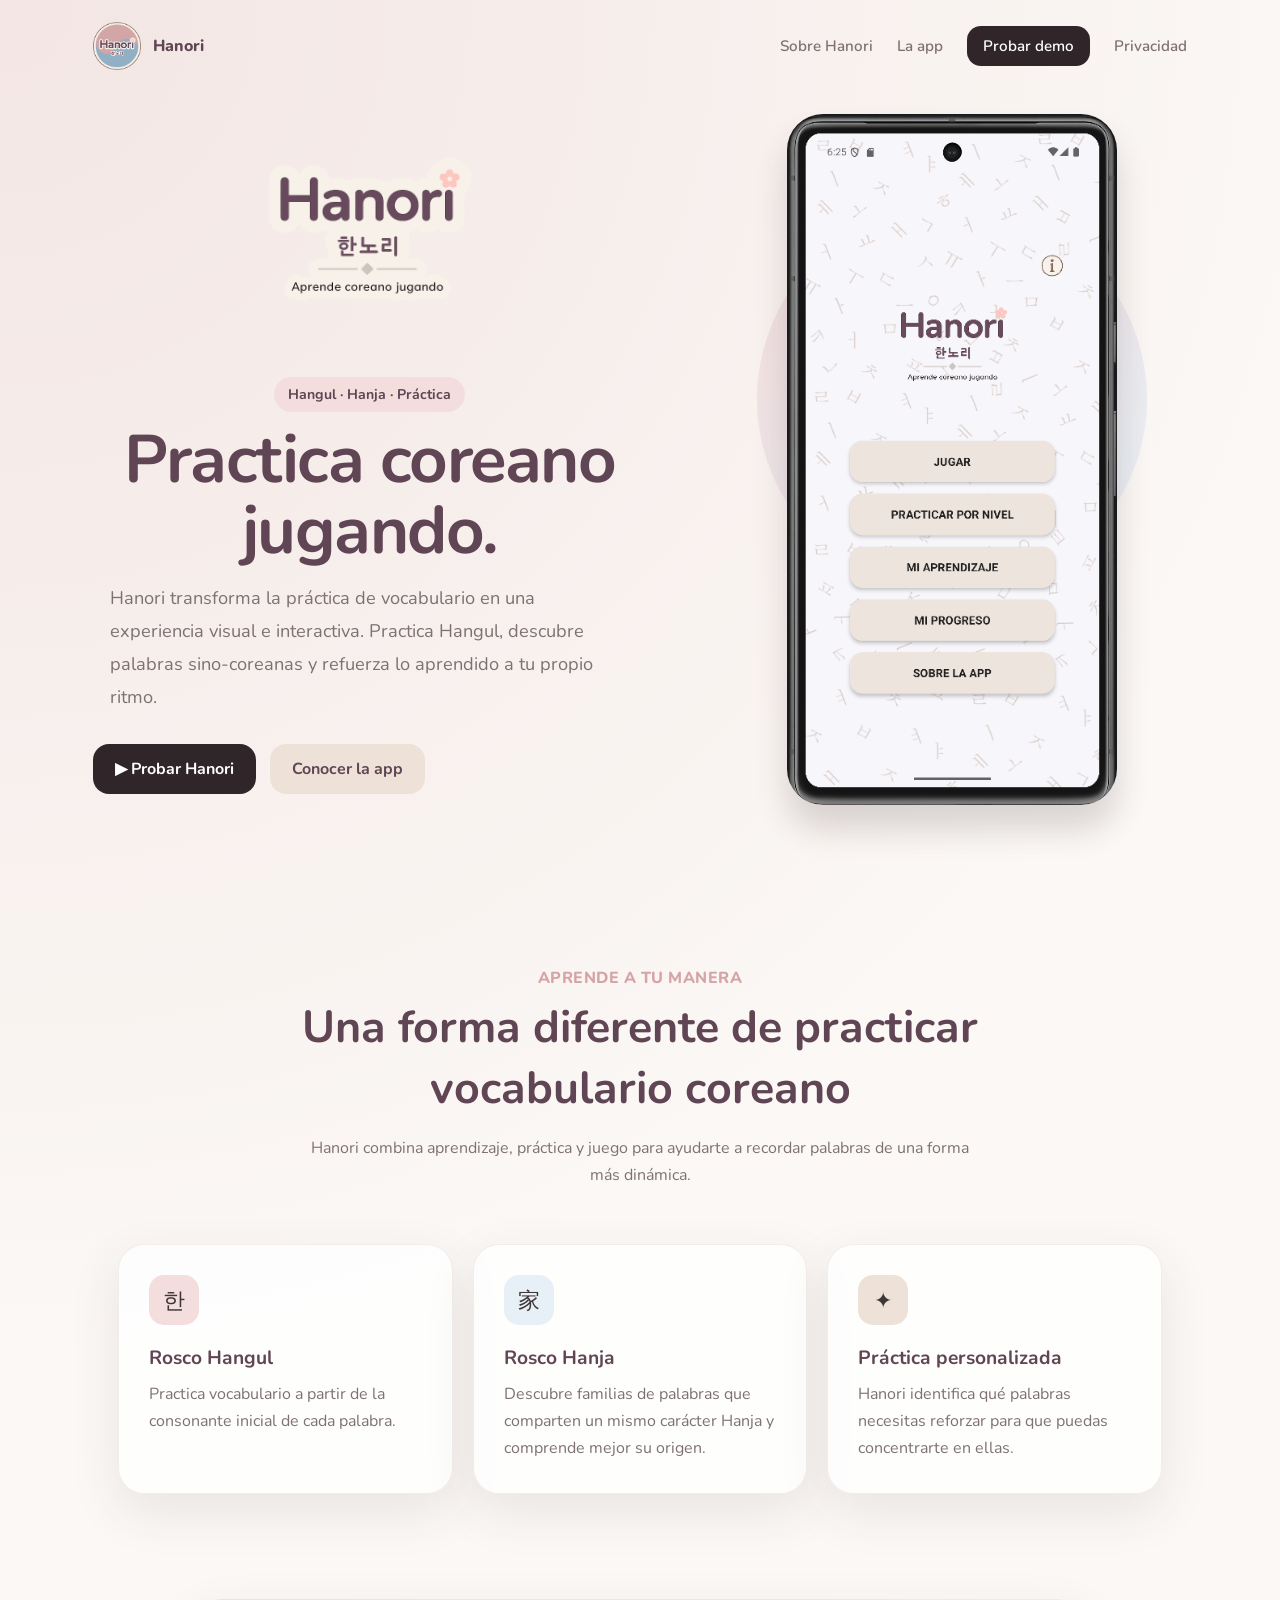
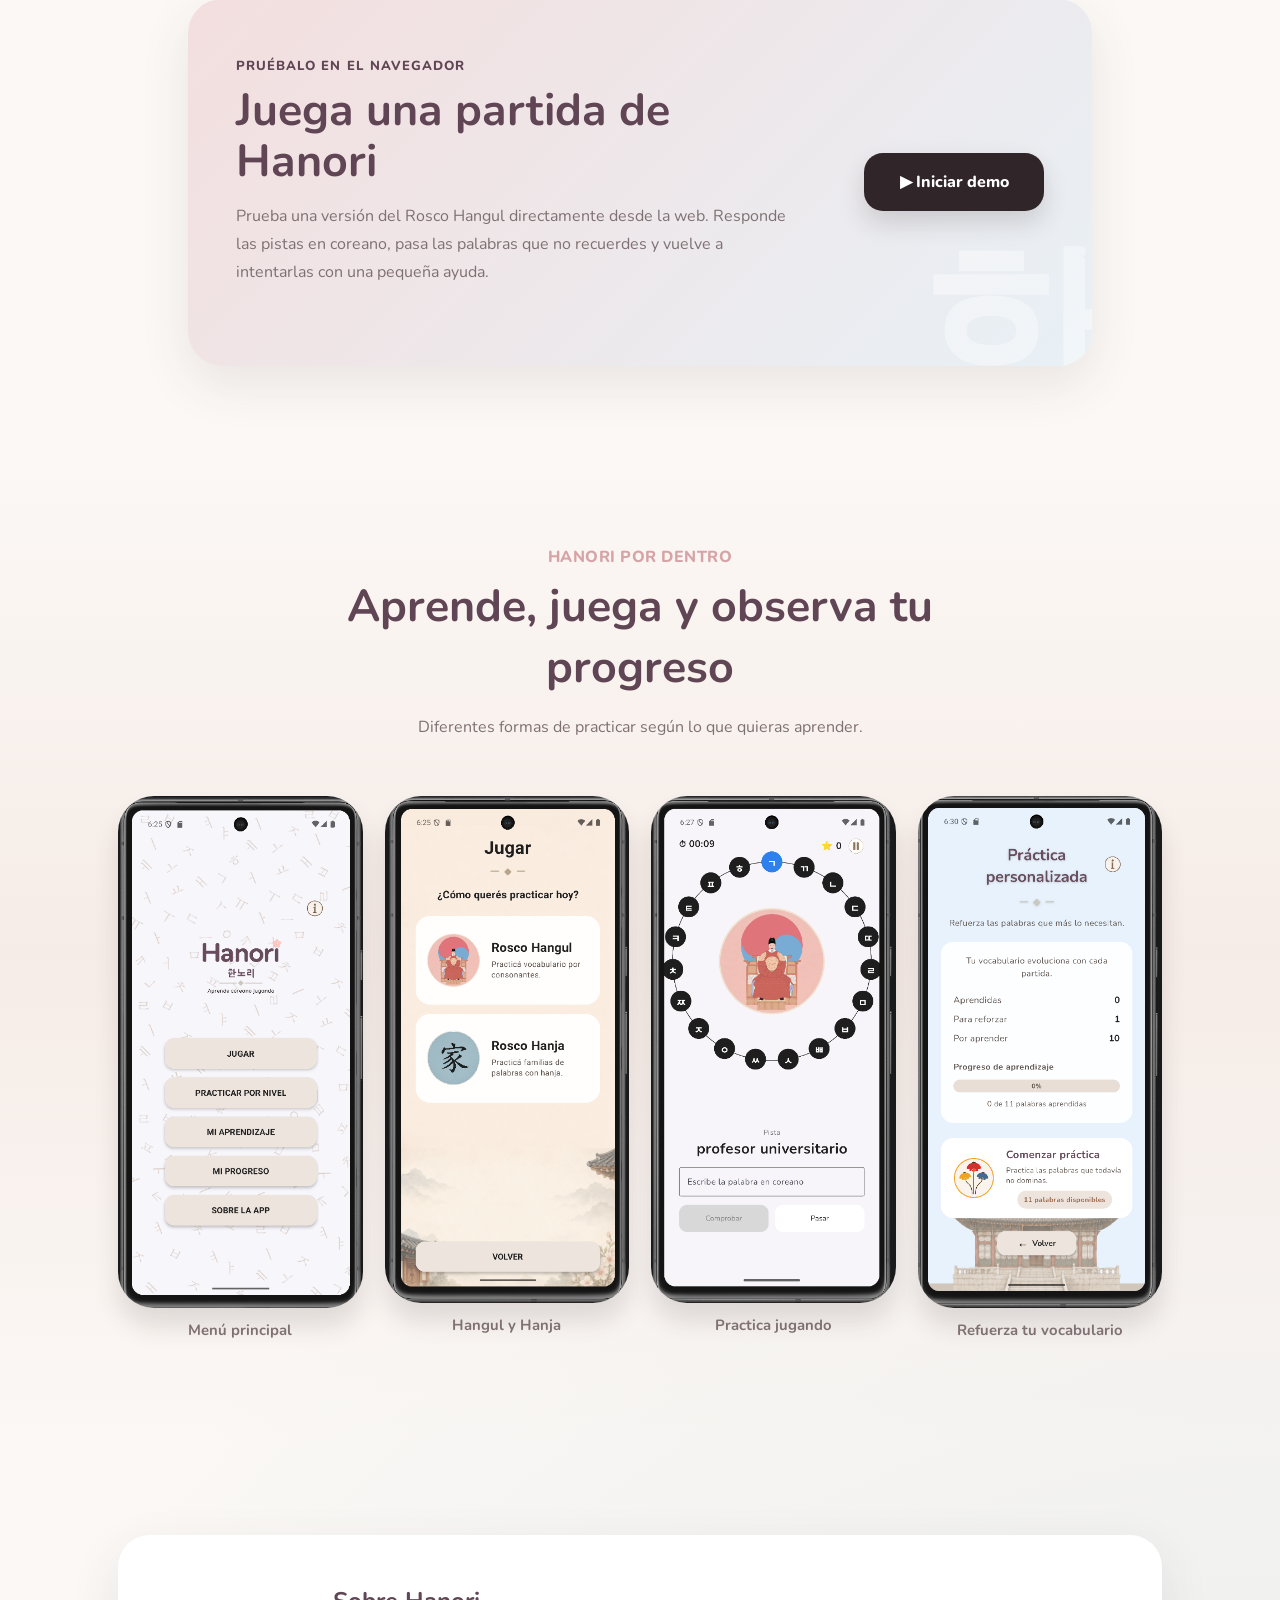
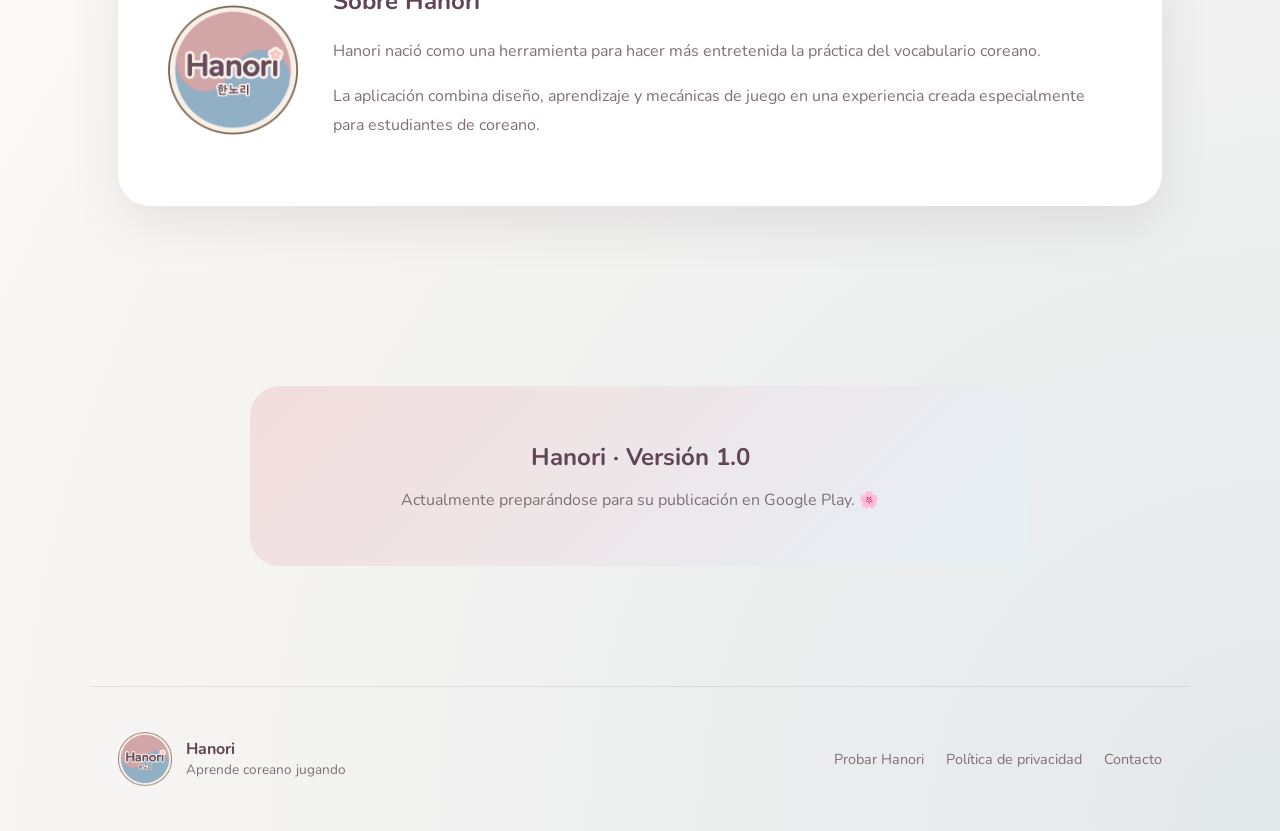
==== index.html @ 36596cba "Update index.html" ====
<!DOCTYPE html>
<html lang="es">

<head>

  <meta charset="UTF-8">

  <meta
    name="viewport"
    content="width=device-width, initial-scale=1.0"
  >

  <title>Hanori | Aprende coreano jugando</title>

  <meta
    name="description"
    content="Hanori es una aplicación para aprender y practicar vocabulario coreano jugando."
  >


  <link
    rel="preconnect"
    href="https://fonts.googleapis.com"
  >

  <link
    rel="preconnect"
    href="https://fonts.gstatic.com"
    crossorigin
  >

  <link
    href="https://fonts.googleapis.com/css2?family=Nunito:wght@400;500;600;700;800&display=swap"
    rel="stylesheet"
  >


  <style>

    :root {

      --cream: #fbf4ed;
      --cream-dark: #eee2d8;

      --pink: #d6a4a6;
      --pink-soft: #f3dddd;

      --blue: #9ebacb;
      --blue-soft: #e7f0f6;

      --brown: #604554;
      --brown-dark: #302528;

      --text: #3f3638;
      --muted: #7f7173;

      --white: #ffffff;

      --shadow:
        0 18px 50px
        rgba(80, 60, 65, 0.10);

    }


    * {
      box-sizing: border-box;
    }


    html {
      scroll-behavior: smooth;
    }


    body {

      margin: 0;

      font-family:
        "Nunito",
        sans-serif;

      color:
        var(--text);

      background:

        radial-gradient(
          circle at top left,
          rgba(214, 164, 166, 0.22),
          transparent 32%
        ),

        radial-gradient(
          circle at bottom right,
          rgba(158, 186, 203, 0.25),
          transparent 35%
        ),

        #fbf8f5;

    }


    img {
      max-width: 100%;
      height: auto;
    }


    a {
      color: inherit;
    }



    /* =========================
       NAV
    ========================= */

    nav {

      width: 100%;
      max-width: 1150px;

      margin: auto;

      padding:
        22px
        28px;

      display: flex;

      justify-content:
        space-between;

      align-items:
        center;

      gap: 20px;

    }


    .nav-logo {

      display: flex;

      align-items:
        center;

      gap: 12px;

      font-weight: 800;

      color:
        var(--brown);

      text-decoration:
        none;

      flex-shrink:
        0;

    }


    .nav-logo img {

      width: 48px;
      height: 48px;

      object-fit:
        cover;

      border-radius:
        14px;

    }


    .nav-links {

      display: flex;

      align-items:
        center;

      gap: 24px;

      flex-wrap:
        wrap;

      justify-content:
        flex-end;

    }


    .nav-links a {

      text-decoration:
        none;

      color:
        var(--muted);

      font-weight:
        600;

      font-size:
        0.95rem;

      white-space:
        nowrap;

      transition:
        color .2s ease,
        background .2s ease,
        transform .2s ease;

    }


    .nav-links a:hover {

      color:
        var(--brown);

    }


    .nav-demo {

      padding:
        10px
        16px;

      border-radius:
        14px;

      background:
        var(--brown-dark);

      color:
        white !important;

    }


    .nav-demo:hover {

      transform:
        translateY(-1px);

      opacity:
        .92;

    }



    /* =========================
       HERO
    ========================= */

    .hero {

      width: 100%;
      max-width: 1150px;

      margin:
        0
        auto;

      padding:
        22px
        28px
        72px;

      display: grid;

      grid-template-columns:
        minmax(0, 1fr)
        minmax(280px, 0.85fr);

      gap: 70px;

      align-items: center;

    }


    .hero-text {

      width: 100%;
      max-width: 570px;

    }


    .main-logo {

      width: 250px;
      max-width: 78%;

      display: block;

      margin:
        0
        auto
        2px;

    }


    .eyebrow {

      display: table;

      padding:
        8px
        14px;

      background:
        var(--pink-soft);

      color:
        var(--brown);

      border-radius:
        100px;

      font-size:
        0.88rem;

      font-weight:
        700;

      margin:
        0
        auto
        13px;

    }


    h1 {

      margin:
        0
        0
        16px;

      font-size:
        clamp(
          2.6rem,
          5.5vw,
          4.2rem
        );

      line-height:
        1.05;

      color:
        var(--brown);

      letter-spacing:
        -1.5px;

      text-align:
        center;

    }


    .hero-text > p {

      max-width: 520px;

      margin:
        0
        auto
        30px;

      font-size:
        1.14rem;

      line-height:
        1.8;

      color:
        var(--muted);

      text-align:
        left;

    }


    .hero-buttons {

      display: flex;

      gap: 14px;

      flex-wrap:
        wrap;

    }


    .button {

      display:
        inline-block;

      padding:
        14px
        22px;

      border-radius:
        16px;

      text-decoration:
        none;

      font-weight:
        700;

      transition:
        transform .2s ease;

    }


    .button-primary {

      background:
        var(--brown-dark);

      color:
        white;

    }


    .button-primary:hover {

      transform:
        translateY(-2px);

    }


    .button-secondary {

      background:
        var(--cream-dark);

      color:
        var(--brown);

    }


    .button-secondary:hover {

      transform:
        translateY(-2px);

    }



    /* =========================
       HERO PHONE
    ========================= */

    .hero-phone {

      display: flex;

      justify-content:
        center;

      align-items:
        center;

      position:
        relative;

      min-width:
        0;

    }


    .hero-phone::before {

      content:
        "";

      position:
        absolute;

      width:
        min(
          390px,
          90vw
        );

      aspect-ratio:
        1 / 1;

      border-radius:
        50%;

      background:

        linear-gradient(
          135deg,
          var(--pink-soft),
          var(--blue-soft)
        );

      z-index:
        -1;

      top:
        90px;

    }


    .hero-phone img {

      width:
        min(
          330px,
          85vw
        );

      display:
        block;

      border-radius:
        36px;

      box-shadow:
        0 24px 32px
        rgba(65, 50, 55, 0.18);

      transition:
        transform .3s ease;

    }


    .hero-phone img:hover {

      transform:
        translateY(-5px);

    }



    /* =========================
       SECCIONES
    ========================= */

    section {
      scroll-margin-top: 40px;
    }


    .section {

      width: 100%;
      max-width: 1100px;

      margin: auto;

      padding:
        90px
        28px;

    }


    .section-heading {

      max-width: 680px;

      margin:
        0
        auto
        55px;

      text-align: center;

    }


    .section-heading span {

      color:
        var(--pink);

      font-weight:
        800;

      letter-spacing:
        0.5px;

    }


    .section-heading h2 {

      margin:
        8px
        0
        16px;

      font-size:
        clamp(
          2rem,
          4vw,
          2.8rem
        );

      color:
        var(--brown);

    }


    .section-heading p {

      margin: 0;

      color:
        var(--muted);

      line-height:
        1.7;

    }



    /* =========================
       FEATURES
    ========================= */

    .features {

      display: grid;

      grid-template-columns:
        repeat(
          3,
          minmax(0, 1fr)
        );

      gap: 20px;

    }


    .feature {

      padding:
        30px;

      border-radius:
        26px;

      background:
        rgba(
          255,
          255,
          255,
          0.78
        );

      box-shadow:
        var(--shadow);

      border:
        1px solid
        rgba(
          210,
          185,
          180,
          0.25
        );

    }


    .feature-icon {

      width: 50px;
      height: 50px;

      display: flex;

      align-items:
        center;

      justify-content:
        center;

      border-radius:
        15px;

      background:
        var(--pink-soft);

      font-size:
        1.4rem;

      margin-bottom:
        20px;

    }


    .feature:nth-child(2)
    .feature-icon {

      background:
        var(--blue-soft);

    }


    .feature:nth-child(3)
    .feature-icon {

      background:
        var(--cream-dark);

    }


    .feature h3 {

      margin:
        0
        0
        10px;

      color:
        var(--brown);

      font-size:
        1.2rem;

    }


    .feature p {

      margin: 0;

      color:
        var(--muted);

      line-height:
        1.7;

    }



    /* =========================
       DEMO
    ========================= */

    .demo-section {

      max-width:
        960px;

      margin:
        auto;

      padding:
        15px
        28px
        90px;

    }


    .demo-card {

      position:
        relative;

      overflow:
        hidden;

      padding:
        55px
        48px;

      display:
        grid;

      grid-template-columns:
        1fr
        auto;

      gap:
        45px;

      align-items:
        center;

      border-radius:
        34px;

      background:

        linear-gradient(
          135deg,
          rgba(243,221,221,.95),
          rgba(231,240,246,.95)
        );

      box-shadow:
        var(--shadow);

    }


    .demo-card::after {

      content:
        "한";

      position:
        absolute;

      right:
        -18px;

      bottom:
        -65px;

      color:
        rgba(255,255,255,.38);

      font-size:
        12rem;

      font-weight:
        800;

      line-height:
        1;

      pointer-events:
        none;

    }


    .demo-content {

      position:
        relative;

      z-index:
        1;

      max-width:
        590px;

    }


    .demo-label {

      display:
        inline-block;

      margin-bottom:
        10px;

      color:
        var(--brown);

      font-size:
        .82rem;

      font-weight:
        800;

      letter-spacing:
        .08em;

    }


    .demo-card h2 {

      margin:
        0
        0
        14px;

      color:
        var(--brown);

      font-size:
        clamp(
          2rem,
          4vw,
          2.8rem
        );

      line-height:
        1.15;

    }


    .demo-card p {

      margin:
        0
        0
        25px;

      max-width:
        560px;

      color:
        var(--muted);

      line-height:
        1.75;

    }


    .demo-play {

      position:
        relative;

      z-index:
        2;

      display:
        inline-flex;

      align-items:
        center;

      justify-content:
        center;

      min-width:
        180px;

      min-height:
        58px;

      padding:
        15px
        24px;

      border-radius:
        19px;

      background:
        var(--brown-dark);

      color:
        white;

      text-decoration:
        none;

      font-weight:
        800;

      box-shadow:
        0 12px 25px
        rgba(48,37,40,.16);

      transition:
        transform .2s ease;

    }


    .demo-play:hover {

      transform:
        translateY(-3px);

    }



    /* =========================
       CAPTURAS
    ========================= */

    .gallery-background {

      background:

        linear-gradient(
          180deg,
          transparent,
          rgba(244,231,225,.7),
          transparent
        );

    }


    .screenshots {

      display:
        grid;

      grid-template-columns:
        repeat(
          4,
          minmax(0,1fr)
        );

      gap:
        22px;

      align-items:
        start;

    }


    .screenshot {

      min-width:
        0;

      text-align:
        center;

    }


    .screenshot img {

      width:
        100%;

      max-width:
        245px;

      display:
        block;

      margin:
        0
        auto;

      border-radius:
        36px;

      box-shadow:
        0 18px 24px
        rgba(70,55,60,.14);

      transition:
        transform .3s ease;

    }


    .screenshot img:hover {

      transform:
        translateY(-7px);

    }


    .screenshot p {

      margin-top:
        12px;

      font-size:
        .93rem;

      font-weight:
        700;

      color:
        var(--muted);

    }



    /* =========================
       ABOUT
    ========================= */

    .about {

      padding:
        50px;

      display:
        grid;

      grid-template-columns:
        130px
        minmax(0,1fr);

      gap:
        35px;

      align-items:
        center;

      background:
        white;

      border-radius:
        32px;

      box-shadow:
        var(--shadow);

    }


    .about img {

      width:
        130px;

      border-radius:
        30px;

    }


    .about h2 {

      margin-top:
        0;

      color:
        var(--brown);

    }


    .about p {

      color:
        var(--muted);

      line-height:
        1.8;

    }



    /* =========================
       STATUS
    ========================= */

    .status {

      max-width:
        780px;

      margin:
        auto;

      padding:
        55px
        35px;

      text-align:
        center;

      background:

        linear-gradient(
          135deg,
          var(--pink-soft),
          var(--blue-soft)
        );

      border-radius:
        30px;

    }


    .status h2 {

      margin:
        0
        0
        12px;

      color:
        var(--brown);

    }


    .status p {

      margin-bottom:
        0;

      color:
        var(--muted);

    }



    /* =========================
       FOOTER
    ========================= */

    footer {

      width:
        100%;

      max-width:
        1100px;

      margin:
        30px
        auto
        0;

      padding:
        45px
        28px;

      display:
        flex;

      justify-content:
        space-between;

      align-items:
        center;

      gap:
        25px;

      border-top:
        1px solid
        rgba(100,70,80,.12);

    }


    .footer-left {

      display:
        flex;

      align-items:
        center;

      gap:
        14px;

    }


    .footer-left img {

      width:
        54px;

      height:
        54px;

      border-radius:
        16px;

    }


    .footer-left strong {

      color:
        var(--brown);

    }


    .footer-left span {

      display:
        block;

      color:
        var(--muted);

      font-size:
        .85rem;

    }


    .footer-links {

      display:
        flex;

      gap:
        22px;

      flex-wrap:
        wrap;

      justify-content:
        flex-end;

      font-size:
        .9rem;

    }


    .footer-links a {

      color:
        var(--muted);

      text-decoration:
        none;

    }


    .footer-links a:hover {

      color:
        var(--brown);

    }



    /* =========================
       TABLET
    ========================= */

    @media
    (max-width: 850px) {

      nav {

        padding-left:
          22px;

        padding-right:
          22px;

      }


      .hero {

        grid-template-columns:
          1fr;

        gap:
          45px;

        text-align:
          center;

        padding-top:
          18px;

      }


      .hero-text {

        margin:
          auto;

      }


      .hero-text > p {

        margin-left:
          auto;

        margin-right:
          auto;

      }


      .hero-buttons {

        justify-content:
          center;

      }


      .hero-phone::before {

        top:
          70px;

      }


      .features {

        grid-template-columns:
          1fr;

      }


      .demo-card {

        grid-template-columns:
          1fr;

        text-align:
          center;

      }


      .demo-content {

        margin:
          auto;

      }


      .demo-card p {

        margin-left:
          auto;

        margin-right:
          auto;

      }


      .demo-play {

        margin:
          auto;

      }


      .screenshots {

        grid-template-columns:
          repeat(
            2,
            minmax(0,1fr)
          );

      }


      .about {

        grid-template-columns:
          1fr;

        text-align:
          center;

      }


      .about img {

        margin:
          auto;

      }

    }



    /* =========================
       CELULAR
    ========================= */

    @media
    (max-width: 600px) {


      /*
       * El header pasa a dos niveles:
       *
       *        logo
       *
       * Sobre Hanori | La app
       * Probar demo   | Privacidad
       */

      nav {

        padding:
          14px
          16px
          18px;

        flex-direction:
          column;

        align-items:
          center;

        justify-content:
          center;

        gap:
          12px;

      }


      .nav-logo {

        justify-content:
          center;

      }


      .nav-logo img {

        width:
          54px;

        height:
          54px;

        border-radius:
          16px;

      }


      .nav-logo span {

        display:
          none;

      }


      .nav-links {

        width:
          100%;

        max-width:
          390px;

        display:
          grid;

        grid-template-columns:
          repeat(
            2,
            minmax(0,1fr)
          );

        gap:
          8px;

      }


      .nav-links a {

        width:
          100%;

        min-height:
          43px;

        padding:
          10px
          8px;

        display:
          flex;

        align-items:
          center;

        justify-content:
          center;

        text-align:
          center;

        white-space:
          normal;

        border-radius:
          13px;

        font-size:
          .88rem;

        line-height:
          1.2;

        background:
          rgba(
            255,
            255,
            255,
            .46
          );

      }


      .nav-links a:hover {

        background:
          rgba(
            255,
            255,
            255,
            .78
          );

      }


      .nav-demo {

        padding:
          10px
          8px;

        background:
          var(--brown-dark)
          !important;

        color:
          white
          !important;

      }



      /* HERO */

      .hero {

        margin-top:
          0;

        padding:
          18px
          18px
          60px;

      }


      .main-logo {

        width:
          220px;

        max-width:
          85%;

        margin-bottom:
          2px;

      }


      .eyebrow {

        margin-bottom:
          12px;

      }


      h1 {

        font-size:
          clamp(
            2.2rem,
            11vw,
            3.3rem
          );

      }


      .hero-text > p {

        font-size:
          1.04rem;

        line-height:
          1.7;

      }


      .hero-buttons {

        width:
          100%;

        justify-content:
          center;

      }


      .hero-phone img {

        width:
          min(
            300px,
            88vw
          );

        border-radius:
          32px;

      }


      .hero-phone::before {

        width:
          min(
            330px,
            94vw
          );

        top:
          60px;

      }



      /* SECCIONES */

      .section {

        padding:
          70px
          18px;

      }


      .section-heading {

        margin-bottom:
          40px;

      }


      .features {

        gap:
          16px;

      }


      .feature {

        padding:
          26px
          24px;

      }


      .demo-section {

        padding:
          0
          18px
          70px;

      }


      .demo-card {

        padding:
          38px
          24px;

        border-radius:
          28px;

      }


      .demo-card::after {

        font-size:
          9rem;

      }


      .demo-play {

        width:
          100%;

      }


      .screenshots {

        grid-template-columns:
          repeat(
            2,
            minmax(0,1fr)
          );

        gap:
          12px;

      }


      .screenshot img {

        border-radius:
          28px;

      }


      .screenshot p {

        font-size:
          .8rem;

      }


      .about {

        padding:
          32px
          24px;

      }


      .status {

        padding:
          40px
          24px;

      }


      footer {

        padding-left:
          18px;

        padding-right:
          18px;

        flex-direction:
          column;

        text-align:
          center;

      }


      .footer-links {

        justify-content:
          center;

      }

    }



    /* =========================
       CELULAR PEQUEÑO
    ========================= */

    @media
    (max-width: 380px) {


      nav {

        padding-left:
          12px;

        padding-right:
          12px;

      }


      .nav-links {

        gap:
          7px;

      }


      .nav-links a {

        min-height:
          41px;

        padding:
          9px
          6px;

        font-size:
          .8rem;

      }


      .nav-logo img {

        width:
          50px;

        height:
          50px;

      }


      .hero {

        padding-left:
          14px;

        padding-right:
          14px;

      }


      .main-logo {

        width:
          200px;

      }


      .eyebrow {

        font-size:
          .8rem;

        padding:
          7px
          12px;

      }


      h1 {

        font-size:
          2.2rem;

      }


      .hero-text > p {

        font-size:
          1rem;

      }


      .hero-buttons {

        flex-direction:
          column;

        align-items:
          stretch;

      }


      .button {

        width:
          100%;

        text-align:
          center;

      }


      .hero-phone img {

        width:
          92vw;

        border-radius:
          28px;

      }


      .section {

        padding-left:
          14px;

        padding-right:
          14px;

      }


      .demo-section {

        padding-left:
          14px;

        padding-right:
          14px;

      }


      .demo-card {

        padding:
          34px
          18px;

      }


      .screenshots {

        grid-template-columns:
          1fr;

        gap:
          28px;

      }


      .screenshot img {

        width:
          min(
            260px,
            88vw
          );

        border-radius:
          30px;

      }


      .screenshot p {

        font-size:
          .9rem;

      }


      .about {

        padding:
          28px
          20px;

      }


      .about img {

        width:
          110px;

      }


      .status {

        padding:
          34px
          20px;

      }


      .footer-links {

        flex-direction:
          column;

        gap:
          10px;

      }

    }

  </style>

</head>



<body>



<nav>


  <a
    href="#"
    class="nav-logo"
  >

    <img
      src="assets/hanori_logoapp.png"
      alt="Hanori"
    >

    <span>
      Hanori
    </span>

  </a>



  <div class="nav-links">


    <a href="#sobre">
      Sobre Hanori
    </a>


    <a href="#capturas">
      La app
    </a>


    <a
      href="demo.html"
      class="nav-demo"
    >
      Probar demo
    </a>


    <a href="privacy.html">
      Privacidad
    </a>


  </div>


</nav>



<header class="hero">


  <div class="hero-text">


    <img
      src="assets/hanori_logo.png"
      alt="Hanori"
      class="main-logo"
    >


    <div class="eyebrow">
      Hangul · Hanja · Práctica
    </div>


    <h1>
      Practica coreano jugando.
    </h1>


    <p>
      Hanori transforma la práctica de vocabulario
      en una experiencia visual e interactiva.
      Practica Hangul, descubre palabras
      sino-coreanas y refuerza lo aprendido
      a tu propio ritmo.
    </p>



    <div class="hero-buttons">


      <a
        href="demo.html"
        class="button button-primary"
      >
        ▶ Probar Hanori
      </a>


      <a
        href="#capturas"
        class="button button-secondary"
      >
        Conocer la app
      </a>


    </div>


  </div>



  <div class="hero-phone">


    <img
      src="assets/home.png"
      alt="Pantalla principal de Hanori"
    >


  </div>


</header>



<section
  class="section"
  id="sobre"
>


  <div class="section-heading">


    <span>
      APRENDE A TU MANERA
    </span>


    <h2>
      Una forma diferente de practicar
      vocabulario coreano
    </h2>


    <p>
      Hanori combina aprendizaje,
      práctica y juego para ayudarte
      a recordar palabras de una forma
      más dinámica.
    </p>


  </div>



  <div class="features">


    <article class="feature">


      <div class="feature-icon">
        한
      </div>


      <h3>
        Rosco Hangul
      </h3>


      <p>
        Practica vocabulario a partir
        de la consonante inicial de
        cada palabra.
      </p>


    </article>



    <article class="feature">


      <div class="feature-icon">
        家
      </div>


      <h3>
        Rosco Hanja
      </h3>


      <p>
        Descubre familias de palabras
        que comparten un mismo carácter
        Hanja y comprende mejor su origen.
      </p>


    </article>



    <article class="feature">


      <div class="feature-icon">
        ✦
      </div>


      <h3>
        Práctica personalizada
      </h3>


      <p>
        Hanori identifica qué palabras
        necesitas reforzar para que puedas
        concentrarte en ellas.
      </p>


    </article>


  </div>


</section>



<section class="demo-section">


  <div class="demo-card">


    <div class="demo-content">


      <span class="demo-label">
        PRUÉBALO EN EL NAVEGADOR
      </span>


      <h2>
        Juega una partida de Hanori
      </h2>


      <p>
        Prueba una versión del Rosco Hangul
        directamente desde la web.
        Responde las pistas en coreano,
        pasa las palabras que no recuerdes
        y vuelve a intentarlas con una
        pequeña ayuda.
      </p>


    </div>



    <a
      href="demo.html"
      class="demo-play"
    >
      ▶ Iniciar demo
    </a>


  </div>


</section>



<div class="gallery-background">


<section
  class="section"
  id="capturas"
>


  <div class="section-heading">


    <span>
      HANORI POR DENTRO
    </span>


    <h2>
      Aprende, juega y observa
      tu progreso
    </h2>


    <p>
      Diferentes formas de practicar
      según lo que quieras aprender.
    </p>


  </div>



  <div class="screenshots">


    <div class="screenshot">


      <img
        src="assets/home.png"
        alt="Menú principal de Hanori"
      >


      <p>
        Menú principal
      </p>


    </div>



    <div class="screenshot">


      <img
        src="assets/play.png"
        alt="Modos de juego de Hanori"
      >


      <p>
        Hangul y Hanja
      </p>


    </div>



    <div class="screenshot">


      <img
        src="assets/rosco.png"
        alt="Rosco de vocabulario coreano"
      >


      <p>
        Practica jugando
      </p>


    </div>



    <div class="screenshot">


      <img
        src="assets/practice.png"
        alt="Práctica personalizada"
      >


      <p>
        Refuerza tu vocabulario
      </p>


    </div>


  </div>


</section>


</div>



<section class="section">


  <div class="about">


    <img
      src="assets/hanori_logoapp.png"
      alt="Icono de Hanori"
    >



    <div>


      <h2>
        Sobre Hanori
      </h2>


      <p>
        Hanori nació como una herramienta
        para hacer más entretenida la práctica
        del vocabulario coreano.
      </p>


      <p>
        La aplicación combina diseño,
        aprendizaje y mecánicas de juego
        en una experiencia creada
        especialmente para estudiantes
        de coreano.
      </p>


    </div>


  </div>


</section>



<section class="section">


  <div class="status">


    <h2>
      Hanori · Versión 1.0
    </h2>


    <p>
      Actualmente preparándose para
      su publicación en Google Play.
      🌸
    </p>


  </div>


</section>



<footer>


  <div class="footer-left">


    <img
      src="assets/hanori_logoapp.png"
      alt="Hanori"
    >


    <div>


      <strong>
        Hanori
      </strong>


      <span>
        Aprende coreano jugando
      </span>


    </div>


  </div>



  <div class="footer-links">


    <a href="demo.html">
      Probar Hanori
    </a>


    <a href="privacy.html">
      Política de privacidad
    </a>


    <a href="mailto:hanori@outlook.com.ar">
      Contacto
    </a>


  </div>


</footer>


</body>

</html>
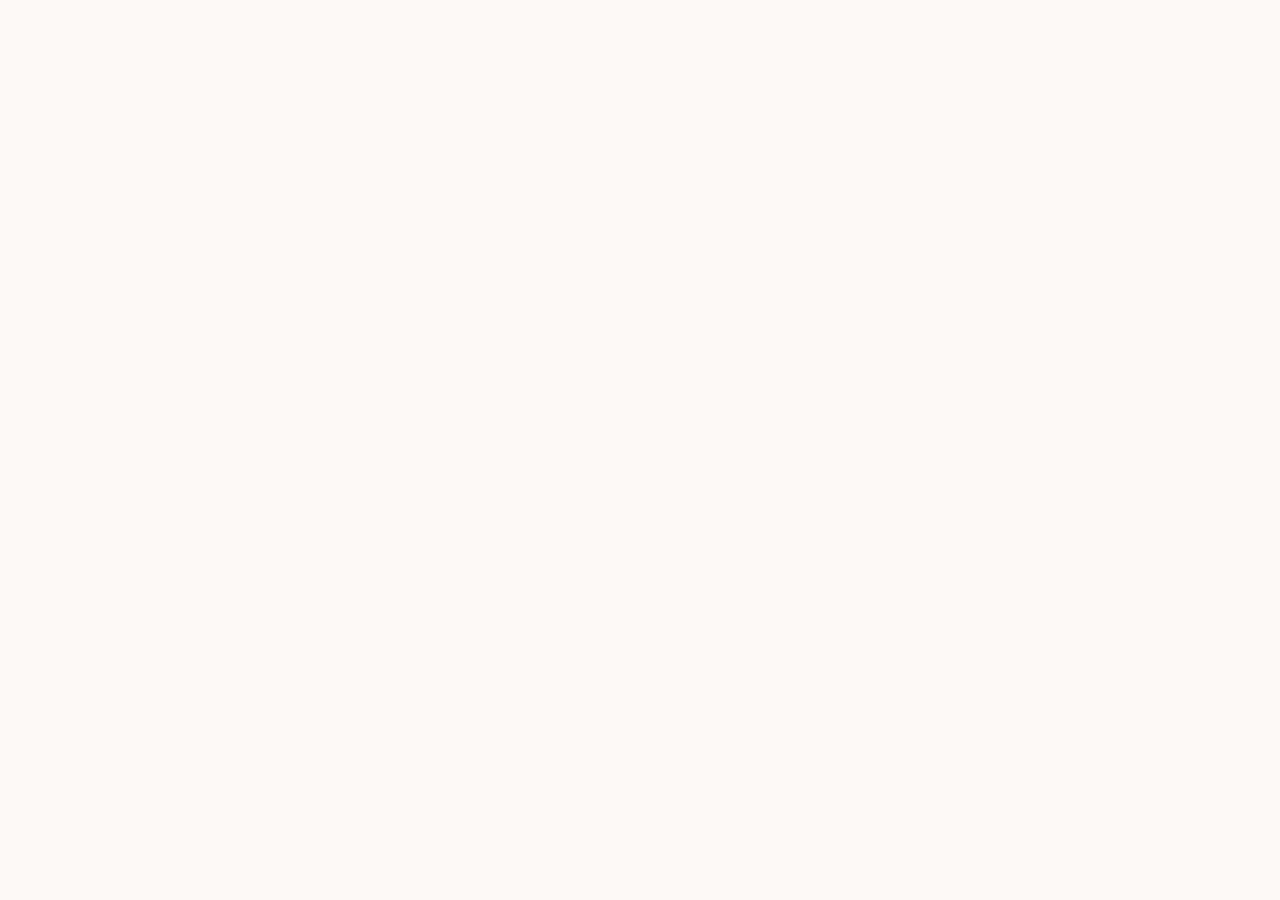
==== commit adb5114f: "Update index.html" ====
--- a/index.html
+++ b/index.html
@@ -2,6 +2,16 @@
 <html lang="es">
 
 <head>
+
+  <!-- Google tag (gtag.js) -->
+  <script async src="https://www.googletagmanager.com/gtag/js?id=G-G9PJM4JK36"></script>
+  <script>
+    window.dataLayer = window.dataLayer || [];
+    function gtag(){dataLayer.push(arguments);}
+    gtag('js', new Date());
+
+    gtag('config', 'G-G9PJM4JK36');
+  </script>
 
   <meta charset="UTF-8">
 
@@ -16,7 +26,6 @@
     name="description"
     content="Hanori es una aplicación para aprender y practicar vocabulario coreano jugando."
   >
-
 
   <link
     rel="preconnect"
@@ -34,7 +43,6 @@
     rel="stylesheet"
   >
 
-
   <style>
 
     :root {
@@ -81,23 +89,19 @@
         "Nunito",
         sans-serif;
 
-      color:
-        var(--text);
+      color: var(--text);
 
       background:
-
         radial-gradient(
           circle at top left,
           rgba(214, 164, 166, 0.22),
           transparent 32%
         ),
-
         radial-gradient(
           circle at bottom right,
           rgba(158, 186, 203, 0.25),
           transparent 35%
         ),
-
         #fbf8f5;
 
     }
@@ -115,9 +119,7 @@
 
 
 
-    /* =========================
-       NAV
-    ========================= */
+    /* NAV */
 
     nav {
 
@@ -126,17 +128,12 @@
 
       margin: auto;
 
-      padding:
-        22px
-        28px;
+      padding: 22px 28px;
 
       display: flex;
 
-      justify-content:
-        space-between;
-
-      align-items:
-        center;
+      justify-content: space-between;
+      align-items: center;
 
       gap: 20px;
 
@@ -147,21 +144,17 @@
 
       display: flex;
 
-      align-items:
-        center;
+      align-items: center;
 
       gap: 12px;
 
       font-weight: 800;
 
-      color:
-        var(--brown);
-
-      text-decoration:
-        none;
-
-      flex-shrink:
-        0;
+      color: var(--brown);
+
+      text-decoration: none;
+
+      flex-shrink: 0;
 
     }
 
@@ -171,11 +164,9 @@
       width: 48px;
       height: 48px;
 
-      object-fit:
-        cover;
-
-      border-radius:
-        14px;
+      object-fit: cover;
+
+      border-radius: 14px;
 
     }
 
@@ -184,36 +175,28 @@
 
       display: flex;
 
-      align-items:
-        center;
+      align-items: center;
 
       gap: 24px;
 
-      flex-wrap:
-        wrap;
-
-      justify-content:
-        flex-end;
+      flex-wrap: wrap;
+
+      justify-content: flex-end;
 
     }
 
 
     .nav-links a {
 
-      text-decoration:
-        none;
-
-      color:
-        var(--muted);
-
-      font-weight:
-        600;
-
-      font-size:
-        0.95rem;
-
-      white-space:
-        nowrap;
+      text-decoration: none;
+
+      color: var(--muted);
+
+      font-weight: 600;
+
+      font-size: 0.95rem;
+
+      white-space: nowrap;
 
       transition:
         color .2s ease,
@@ -224,55 +207,32 @@
 
 
     .nav-links a:hover {
-
-      color:
-        var(--brown);
-
+      color: var(--brown);
     }
 
 
     .nav-demo {
 
-      padding:
-        10px
-        16px;
-
-      border-radius:
-        14px;
-
-      background:
-        var(--brown-dark);
-
-      color:
-        white !important;
-
-    }
-
-
-    .nav-demo:hover {
-
-      transform:
-        translateY(-1px);
-
-      opacity:
-        .92;
-
-    }
-
-
-
-    /* =========================
-       HERO
-    ========================= */
+      padding: 10px 16px;
+
+      border-radius: 14px;
+
+      background: var(--brown-dark);
+
+      color: white !important;
+
+    }
+
+
+
+    /* HERO */
 
     .hero {
 
       width: 100%;
       max-width: 1150px;
 
-      margin:
-        0
-        auto;
+      margin: 0 auto;
 
       padding:
         22px
@@ -319,24 +279,17 @@
 
       display: table;
 
-      padding:
-        8px
-        14px;
-
-      background:
-        var(--pink-soft);
-
-      color:
-        var(--brown);
-
-      border-radius:
-        100px;
-
-      font-size:
-        0.88rem;
-
-      font-weight:
-        700;
+      padding: 8px 14px;
+
+      background: var(--pink-soft);
+
+      color: var(--brown);
+
+      border-radius: 100px;
+
+      font-size: 0.88rem;
+
+      font-weight: 700;
 
       margin:
         0
@@ -360,2366 +313,5 @@
           4.2rem
         );
 
-      line-height:
-        1.05;
-
-      color:
-        var(--brown);
-
-      letter-spacing:
-        -1.5px;
-
-      text-align:
-        center;
-
-    }
-
-
-    .hero-text > p {
-
-      max-width: 520px;
-
-      margin:
-        0
-        auto
-        30px;
-
-      font-size:
-        1.14rem;
-
-      line-height:
-        1.8;
-
-      color:
-        var(--muted);
-
-      text-align:
-        left;
-
-    }
-
-
-    .hero-buttons {
-
-      display: flex;
-
-      gap: 14px;
-
-      flex-wrap:
-        wrap;
-
-    }
-
-
-    .button {
-
-      display:
-        inline-block;
-
-      padding:
-        14px
-        22px;
-
-      border-radius:
-        16px;
-
-      text-decoration:
-        none;
-
-      font-weight:
-        700;
-
-      transition:
-        transform .2s ease;
-
-    }
-
-
-    .button-primary {
-
-      background:
-        var(--brown-dark);
-
-      color:
-        white;
-
-    }
-
-
-    .button-primary:hover {
-
-      transform:
-        translateY(-2px);
-
-    }
-
-
-    .button-secondary {
-
-      background:
-        var(--cream-dark);
-
-      color:
-        var(--brown);
-
-    }
-
-
-    .button-secondary:hover {
-
-      transform:
-        translateY(-2px);
-
-    }
-
-
-
-    /* =========================
-       HERO PHONE
-    ========================= */
-
-    .hero-phone {
-
-      display: flex;
-
-      justify-content:
-        center;
-
-      align-items:
-        center;
-
-      position:
-        relative;
-
-      min-width:
-        0;
-
-    }
-
-
-    .hero-phone::before {
-
-      content:
-        "";
-
-      position:
-        absolute;
-
-      width:
-        min(
-          390px,
-          90vw
-        );
-
-      aspect-ratio:
-        1 / 1;
-
-      border-radius:
-        50%;
-
-      background:
-
-        linear-gradient(
-          135deg,
-          var(--pink-soft),
-          var(--blue-soft)
-        );
-
-      z-index:
-        -1;
-
-      top:
-        90px;
-
-    }
-
-
-    .hero-phone img {
-
-      width:
-        min(
-          330px,
-          85vw
-        );
-
-      display:
-        block;
-
-      border-radius:
-        36px;
-
-      box-shadow:
-        0 24px 32px
-        rgba(65, 50, 55, 0.18);
-
-      transition:
-        transform .3s ease;
-
-    }
-
-
-    .hero-phone img:hover {
-
-      transform:
-        translateY(-5px);
-
-    }
-
-
-
-    /* =========================
-       SECCIONES
-    ========================= */
-
-    section {
-      scroll-margin-top: 40px;
-    }
-
-
-    .section {
-
-      width: 100%;
-      max-width: 1100px;
-
-      margin: auto;
-
-      padding:
-        90px
-        28px;
-
-    }
-
-
-    .section-heading {
-
-      max-width: 680px;
-
-      margin:
-        0
-        auto
-        55px;
-
-      text-align: center;
-
-    }
-
-
-    .section-heading span {
-
-      color:
-        var(--pink);
-
-      font-weight:
-        800;
-
-      letter-spacing:
-        0.5px;
-
-    }
-
-
-    .section-heading h2 {
-
-      margin:
-        8px
-        0
-        16px;
-
-      font-size:
-        clamp(
-          2rem,
-          4vw,
-          2.8rem
-        );
-
-      color:
-        var(--brown);
-
-    }
-
-
-    .section-heading p {
-
-      margin: 0;
-
-      color:
-        var(--muted);
-
-      line-height:
-        1.7;
-
-    }
-
-
-
-    /* =========================
-       FEATURES
-    ========================= */
-
-    .features {
-
-      display: grid;
-
-      grid-template-columns:
-        repeat(
-          3,
-          minmax(0, 1fr)
-        );
-
-      gap: 20px;
-
-    }
-
-
-    .feature {
-
-      padding:
-        30px;
-
-      border-radius:
-        26px;
-
-      background:
-        rgba(
-          255,
-          255,
-          255,
-          0.78
-        );
-
-      box-shadow:
-        var(--shadow);
-
-      border:
-        1px solid
-        rgba(
-          210,
-          185,
-          180,
-          0.25
-        );
-
-    }
-
-
-    .feature-icon {
-
-      width: 50px;
-      height: 50px;
-
-      display: flex;
-
-      align-items:
-        center;
-
-      justify-content:
-        center;
-
-      border-radius:
-        15px;
-
-      background:
-        var(--pink-soft);
-
-      font-size:
-        1.4rem;
-
-      margin-bottom:
-        20px;
-
-    }
-
-
-    .feature:nth-child(2)
-    .feature-icon {
-
-      background:
-        var(--blue-soft);
-
-    }
-
-
-    .feature:nth-child(3)
-    .feature-icon {
-
-      background:
-        var(--cream-dark);
-
-    }
-
-
-    .feature h3 {
-
-      margin:
-        0
-        0
-        10px;
-
-      color:
-        var(--brown);
-
-      font-size:
-        1.2rem;
-
-    }
-
-
-    .feature p {
-
-      margin: 0;
-
-      color:
-        var(--muted);
-
-      line-height:
-        1.7;
-
-    }
-
-
-
-    /* =========================
-       DEMO
-    ========================= */
-
-    .demo-section {
-
-      max-width:
-        960px;
-
-      margin:
-        auto;
-
-      padding:
-        15px
-        28px
-        90px;
-
-    }
-
-
-    .demo-card {
-
-      position:
-        relative;
-
-      overflow:
-        hidden;
-
-      padding:
-        55px
-        48px;
-
-      display:
-        grid;
-
-      grid-template-columns:
-        1fr
-        auto;
-
-      gap:
-        45px;
-
-      align-items:
-        center;
-
-      border-radius:
-        34px;
-
-      background:
-
-        linear-gradient(
-          135deg,
-          rgba(243,221,221,.95),
-          rgba(231,240,246,.95)
-        );
-
-      box-shadow:
-        var(--shadow);
-
-    }
-
-
-    .demo-card::after {
-
-      content:
-        "한";
-
-      position:
-        absolute;
-
-      right:
-        -18px;
-
-      bottom:
-        -65px;
-
-      color:
-        rgba(255,255,255,.38);
-
-      font-size:
-        12rem;
-
-      font-weight:
-        800;
-
-      line-height:
-        1;
-
-      pointer-events:
-        none;
-
-    }
-
-
-    .demo-content {
-
-      position:
-        relative;
-
-      z-index:
-        1;
-
-      max-width:
-        590px;
-
-    }
-
-
-    .demo-label {
-
-      display:
-        inline-block;
-
-      margin-bottom:
-        10px;
-
-      color:
-        var(--brown);
-
-      font-size:
-        .82rem;
-
-      font-weight:
-        800;
-
-      letter-spacing:
-        .08em;
-
-    }
-
-
-    .demo-card h2 {
-
-      margin:
-        0
-        0
-        14px;
-
-      color:
-        var(--brown);
-
-      font-size:
-        clamp(
-          2rem,
-          4vw,
-          2.8rem
-        );
-
-      line-height:
-        1.15;
-
-    }
-
-
-    .demo-card p {
-
-      margin:
-        0
-        0
-        25px;
-
-      max-width:
-        560px;
-
-      color:
-        var(--muted);
-
-      line-height:
-        1.75;
-
-    }
-
-
-    .demo-play {
-
-      position:
-        relative;
-
-      z-index:
-        2;
-
-      display:
-        inline-flex;
-
-      align-items:
-        center;
-
-      justify-content:
-        center;
-
-      min-width:
-        180px;
-
-      min-height:
-        58px;
-
-      padding:
-        15px
-        24px;
-
-      border-radius:
-        19px;
-
-      background:
-        var(--brown-dark);
-
-      color:
-        white;
-
-      text-decoration:
-        none;
-
-      font-weight:
-        800;
-
-      box-shadow:
-        0 12px 25px
-        rgba(48,37,40,.16);
-
-      transition:
-        transform .2s ease;
-
-    }
-
-
-    .demo-play:hover {
-
-      transform:
-        translateY(-3px);
-
-    }
-
-
-
-    /* =========================
-       CAPTURAS
-    ========================= */
-
-    .gallery-background {
-
-      background:
-
-        linear-gradient(
-          180deg,
-          transparent,
-          rgba(244,231,225,.7),
-          transparent
-        );
-
-    }
-
-
-    .screenshots {
-
-      display:
-        grid;
-
-      grid-template-columns:
-        repeat(
-          4,
-          minmax(0,1fr)
-        );
-
-      gap:
-        22px;
-
-      align-items:
-        start;
-
-    }
-
-
-    .screenshot {
-
-      min-width:
-        0;
-
-      text-align:
-        center;
-
-    }
-
-
-    .screenshot img {
-
-      width:
-        100%;
-
-      max-width:
-        245px;
-
-      display:
-        block;
-
-      margin:
-        0
-        auto;
-
-      border-radius:
-        36px;
-
-      box-shadow:
-        0 18px 24px
-        rgba(70,55,60,.14);
-
-      transition:
-        transform .3s ease;
-
-    }
-
-
-    .screenshot img:hover {
-
-      transform:
-        translateY(-7px);
-
-    }
-
-
-    .screenshot p {
-
-      margin-top:
-        12px;
-
-      font-size:
-        .93rem;
-
-      font-weight:
-        700;
-
-      color:
-        var(--muted);
-
-    }
-
-
-
-    /* =========================
-       ABOUT
-    ========================= */
-
-    .about {
-
-      padding:
-        50px;
-
-      display:
-        grid;
-
-      grid-template-columns:
-        130px
-        minmax(0,1fr);
-
-      gap:
-        35px;
-
-      align-items:
-        center;
-
-      background:
-        white;
-
-      border-radius:
-        32px;
-
-      box-shadow:
-        var(--shadow);
-
-    }
-
-
-    .about img {
-
-      width:
-        130px;
-
-      border-radius:
-        30px;
-
-    }
-
-
-    .about h2 {
-
-      margin-top:
-        0;
-
-      color:
-        var(--brown);
-
-    }
-
-
-    .about p {
-
-      color:
-        var(--muted);
-
-      line-height:
-        1.8;
-
-    }
-
-
-
-    /* =========================
-       STATUS
-    ========================= */
-
-    .status {
-
-      max-width:
-        780px;
-
-      margin:
-        auto;
-
-      padding:
-        55px
-        35px;
-
-      text-align:
-        center;
-
-      background:
-
-        linear-gradient(
-          135deg,
-          var(--pink-soft),
-          var(--blue-soft)
-        );
-
-      border-radius:
-        30px;
-
-    }
-
-
-    .status h2 {
-
-      margin:
-        0
-        0
-        12px;
-
-      color:
-        var(--brown);
-
-    }
-
-
-    .status p {
-
-      margin-bottom:
-        0;
-
-      color:
-        var(--muted);
-
-    }
-
-
-
-    /* =========================
-       FOOTER
-    ========================= */
-
-    footer {
-
-      width:
-        100%;
-
-      max-width:
-        1100px;
-
-      margin:
-        30px
-        auto
-        0;
-
-      padding:
-        45px
-        28px;
-
-      display:
-        flex;
-
-      justify-content:
-        space-between;
-
-      align-items:
-        center;
-
-      gap:
-        25px;
-
-      border-top:
-        1px solid
-        rgba(100,70,80,.12);
-
-    }
-
-
-    .footer-left {
-
-      display:
-        flex;
-
-      align-items:
-        center;
-
-      gap:
-        14px;
-
-    }
-
-
-    .footer-left img {
-
-      width:
-        54px;
-
-      height:
-        54px;
-
-      border-radius:
-        16px;
-
-    }
-
-
-    .footer-left strong {
-
-      color:
-        var(--brown);
-
-    }
-
-
-    .footer-left span {
-
-      display:
-        block;
-
-      color:
-        var(--muted);
-
-      font-size:
-        .85rem;
-
-    }
-
-
-    .footer-links {
-
-      display:
-        flex;
-
-      gap:
-        22px;
-
-      flex-wrap:
-        wrap;
-
-      justify-content:
-        flex-end;
-
-      font-size:
-        .9rem;
-
-    }
-
-
-    .footer-links a {
-
-      color:
-        var(--muted);
-
-      text-decoration:
-        none;
-
-    }
-
-
-    .footer-links a:hover {
-
-      color:
-        var(--brown);
-
-    }
-
-
-
-    /* =========================
-       TABLET
-    ========================= */
-
-    @media
-    (max-width: 850px) {
-
-      nav {
-
-        padding-left:
-          22px;
-
-        padding-right:
-          22px;
-
-      }
-
-
-      .hero {
-
-        grid-template-columns:
-          1fr;
-
-        gap:
-          45px;
-
-        text-align:
-          center;
-
-        padding-top:
-          18px;
-
-      }
-
-
-      .hero-text {
-
-        margin:
-          auto;
-
-      }
-
-
-      .hero-text > p {
-
-        margin-left:
-          auto;
-
-        margin-right:
-          auto;
-
-      }
-
-
-      .hero-buttons {
-
-        justify-content:
-          center;
-
-      }
-
-
-      .hero-phone::before {
-
-        top:
-          70px;
-
-      }
-
-
-      .features {
-
-        grid-template-columns:
-          1fr;
-
-      }
-
-
-      .demo-card {
-
-        grid-template-columns:
-          1fr;
-
-        text-align:
-          center;
-
-      }
-
-
-      .demo-content {
-
-        margin:
-          auto;
-
-      }
-
-
-      .demo-card p {
-
-        margin-left:
-          auto;
-
-        margin-right:
-          auto;
-
-      }
-
-
-      .demo-play {
-
-        margin:
-          auto;
-
-      }
-
-
-      .screenshots {
-
-        grid-template-columns:
-          repeat(
-            2,
-            minmax(0,1fr)
-          );
-
-      }
-
-
-      .about {
-
-        grid-template-columns:
-          1fr;
-
-        text-align:
-          center;
-
-      }
-
-
-      .about img {
-
-        margin:
-          auto;
-
-      }
-
-    }
-
-
-
-    /* =========================
-       CELULAR
-    ========================= */
-
-    @media
-    (max-width: 600px) {
-
-
-      /*
-       * El header pasa a dos niveles:
-       *
-       *        logo
-       *
-       * Sobre Hanori | La app
-       * Probar demo   | Privacidad
-       */
-
-      nav {
-
-        padding:
-          14px
-          16px
-          18px;
-
-        flex-direction:
-          column;
-
-        align-items:
-          center;
-
-        justify-content:
-          center;
-
-        gap:
-          12px;
-
-      }
-
-
-      .nav-logo {
-
-        justify-content:
-          center;
-
-      }
-
-
-      .nav-logo img {
-
-        width:
-          54px;
-
-        height:
-          54px;
-
-        border-radius:
-          16px;
-
-      }
-
-
-      .nav-logo span {
-
-        display:
-          none;
-
-      }
-
-
-      .nav-links {
-
-        width:
-          100%;
-
-        max-width:
-          390px;
-
-        display:
-          grid;
-
-        grid-template-columns:
-          repeat(
-            2,
-            minmax(0,1fr)
-          );
-
-        gap:
-          8px;
-
-      }
-
-
-      .nav-links a {
-
-        width:
-          100%;
-
-        min-height:
-          43px;
-
-        padding:
-          10px
-          8px;
-
-        display:
-          flex;
-
-        align-items:
-          center;
-
-        justify-content:
-          center;
-
-        text-align:
-          center;
-
-        white-space:
-          normal;
-
-        border-radius:
-          13px;
-
-        font-size:
-          .88rem;
-
-        line-height:
-          1.2;
-
-        background:
-          rgba(
-            255,
-            255,
-            255,
-            .46
-          );
-
-      }
-
-
-      .nav-links a:hover {
-
-        background:
-          rgba(
-            255,
-            255,
-            255,
-            .78
-          );
-
-      }
-
-
-      .nav-demo {
-
-        padding:
-          10px
-          8px;
-
-        background:
-          var(--brown-dark)
-          !important;
-
-        color:
-          white
-          !important;
-
-      }
-
-
-
-      /* HERO */
-
-      .hero {
-
-        margin-top:
-          0;
-
-        padding:
-          18px
-          18px
-          60px;
-
-      }
-
-
-      .main-logo {
-
-        width:
-          220px;
-
-        max-width:
-          85%;
-
-        margin-bottom:
-          2px;
-
-      }
-
-
-      .eyebrow {
-
-        margin-bottom:
-          12px;
-
-      }
-
-
-      h1 {
-
-        font-size:
-          clamp(
-            2.2rem,
-            11vw,
-            3.3rem
-          );
-
-      }
-
-
-      .hero-text > p {
-
-        font-size:
-          1.04rem;
-
-        line-height:
-          1.7;
-
-      }
-
-
-      .hero-buttons {
-
-        width:
-          100%;
-
-        justify-content:
-          center;
-
-      }
-
-
-      .hero-phone img {
-
-        width:
-          min(
-            300px,
-            88vw
-          );
-
-        border-radius:
-          32px;
-
-      }
-
-
-      .hero-phone::before {
-
-        width:
-          min(
-            330px,
-            94vw
-          );
-
-        top:
-          60px;
-
-      }
-
-
-
-      /* SECCIONES */
-
-      .section {
-
-        padding:
-          70px
-          18px;
-
-      }
-
-
-      .section-heading {
-
-        margin-bottom:
-          40px;
-
-      }
-
-
-      .features {
-
-        gap:
-          16px;
-
-      }
-
-
-      .feature {
-
-        padding:
-          26px
-          24px;
-
-      }
-
-
-      .demo-section {
-
-        padding:
-          0
-          18px
-          70px;
-
-      }
-
-
-      .demo-card {
-
-        padding:
-          38px
-          24px;
-
-        border-radius:
-          28px;
-
-      }
-
-
-      .demo-card::after {
-
-        font-size:
-          9rem;
-
-      }
-
-
-      .demo-play {
-
-        width:
-          100%;
-
-      }
-
-
-      .screenshots {
-
-        grid-template-columns:
-          repeat(
-            2,
-            minmax(0,1fr)
-          );
-
-        gap:
-          12px;
-
-      }
-
-
-      .screenshot img {
-
-        border-radius:
-          28px;
-
-      }
-
-
-      .screenshot p {
-
-        font-size:
-          .8rem;
-
-      }
-
-
-      .about {
-
-        padding:
-          32px
-          24px;
-
-      }
-
-
-      .status {
-
-        padding:
-          40px
-          24px;
-
-      }
-
-
-      footer {
-
-        padding-left:
-          18px;
-
-        padding-right:
-          18px;
-
-        flex-direction:
-          column;
-
-        text-align:
-          center;
-
-      }
-
-
-      .footer-links {
-
-        justify-content:
-          center;
-
-      }
-
-    }
-
-
-
-    /* =========================
-       CELULAR PEQUEÑO
-    ========================= */
-
-    @media
-    (max-width: 380px) {
-
-
-      nav {
-
-        padding-left:
-          12px;
-
-        padding-right:
-          12px;
-
-      }
-
-
-      .nav-links {
-
-        gap:
-          7px;
-
-      }
-
-
-      .nav-links a {
-
-        min-height:
-          41px;
-
-        padding:
-          9px
-          6px;
-
-        font-size:
-          .8rem;
-
-      }
-
-
-      .nav-logo img {
-
-        width:
-          50px;
-
-        height:
-          50px;
-
-      }
-
-
-      .hero {
-
-        padding-left:
-          14px;
-
-        padding-right:
-          14px;
-
-      }
-
-
-      .main-logo {
-
-        width:
-          200px;
-
-      }
-
-
-      .eyebrow {
-
-        font-size:
-          .8rem;
-
-        padding:
-          7px
-          12px;
-
-      }
-
-
-      h1 {
-
-        font-size:
-          2.2rem;
-
-      }
-
-
-      .hero-text > p {
-
-        font-size:
-          1rem;
-
-      }
-
-
-      .hero-buttons {
-
-        flex-direction:
-          column;
-
-        align-items:
-          stretch;
-
-      }
-
-
-      .button {
-
-        width:
-          100%;
-
-        text-align:
-          center;
-
-      }
-
-
-      .hero-phone img {
-
-        width:
-          92vw;
-
-        border-radius:
-          28px;
-
-      }
-
-
-      .section {
-
-        padding-left:
-          14px;
-
-        padding-right:
-          14px;
-
-      }
-
-
-      .demo-section {
-
-        padding-left:
-          14px;
-
-        padding-right:
-          14px;
-
-      }
-
-
-      .demo-card {
-
-        padding:
-          34px
-          18px;
-
-      }
-
-
-      .screenshots {
-
-        grid-template-columns:
-          1fr;
-
-        gap:
-          28px;
-
-      }
-
-
-      .screenshot img {
-
-        width:
-          min(
-            260px,
-            88vw
-          );
-
-        border-radius:
-          30px;
-
-      }
-
-
-      .screenshot p {
-
-        font-size:
-          .9rem;
-
-      }
-
-
-      .about {
-
-        padding:
-          28px
-          20px;
-
-      }
-
-
-      .about img {
-
-        width:
-          110px;
-
-      }
-
-
-      .status {
-
-        padding:
-          34px
-          20px;
-
-      }
-
-
-      .footer-links {
-
-        flex-direction:
-          column;
-
-        gap:
-          10px;
-
-      }
-
-    }
-
-  </style>
-
-</head>
-
-
-
-<body>
-
-
-
-<nav>
-
-
-  <a
-    href="#"
-    class="nav-logo"
-  >
-
-    <img
-      src="assets/hanori_logoapp.png"
-      alt="Hanori"
-    >
-
-    <span>
-      Hanori
-    </span>
-
-  </a>
-
-
-
-  <div class="nav-links">
-
-
-    <a href="#sobre">
-      Sobre Hanori
-    </a>
-
-
-    <a href="#capturas">
-      La app
-    </a>
-
-
-    <a
-      href="demo.html"
-      class="nav-demo"
-    >
-      Probar demo
-    </a>
-
-
-    <a href="privacy.html">
-      Privacidad
-    </a>
-
-
-  </div>
-
-
-</nav>
-
-
-
-<header class="hero">
-
-
-  <div class="hero-text">
-
-
-    <img
-      src="assets/hanori_logo.png"
-      alt="Hanori"
-      class="main-logo"
-    >
-
-
-    <div class="eyebrow">
-      Hangul · Hanja · Práctica
-    </div>
-
-
-    <h1>
-      Practica coreano jugando.
-    </h1>
-
-
-    <p>
-      Hanori transforma la práctica de vocabulario
-      en una experiencia visual e interactiva.
-      Practica Hangul, descubre palabras
-      sino-coreanas y refuerza lo aprendido
-      a tu propio ritmo.
-    </p>
-
-
-
-    <div class="hero-buttons">
-
-
-      <a
-        href="demo.html"
-        class="button button-primary"
-      >
-        ▶ Probar Hanori
-      </a>
-
-
-      <a
-        href="#capturas"
-        class="button button-secondary"
-      >
-        Conocer la app
-      </a>
-
-
-    </div>
-
-
-  </div>
-
-
-
-  <div class="hero-phone">
-
-
-    <img
-      src="assets/home.png"
-      alt="Pantalla principal de Hanori"
-    >
-
-
-  </div>
-
-
-</header>
-
-
-
-<section
-  class="section"
-  id="sobre"
->
-
-
-  <div class="section-heading">
-
-
-    <span>
-      APRENDE A TU MANERA
-    </span>
-
-
-    <h2>
-      Una forma diferente de practicar
-      vocabulario coreano
-    </h2>
-
-
-    <p>
-      Hanori combina aprendizaje,
-      práctica y juego para ayudarte
-      a recordar palabras de una forma
-      más dinámica.
-    </p>
-
-
-  </div>
-
-
-
-  <div class="features">
-
-
-    <article class="feature">
-
-
-      <div class="feature-icon">
-        한
-      </div>
-
-
-      <h3>
-        Rosco Hangul
-      </h3>
-
-
-      <p>
-        Practica vocabulario a partir
-        de la consonante inicial de
-        cada palabra.
-      </p>
-
-
-    </article>
-
-
-
-    <article class="feature">
-
-
-      <div class="feature-icon">
-        家
-      </div>
-
-
-      <h3>
-        Rosco Hanja
-      </h3>
-
-
-      <p>
-        Descubre familias de palabras
-        que comparten un mismo carácter
-        Hanja y comprende mejor su origen.
-      </p>
-
-
-    </article>
-
-
-
-    <article class="feature">
-
-
-      <div class="feature-icon">
-        ✦
-      </div>
-
-
-      <h3>
-        Práctica personalizada
-      </h3>
-
-
-      <p>
-        Hanori identifica qué palabras
-        necesitas reforzar para que puedas
-        concentrarte en ellas.
-      </p>
-
-
-    </article>
-
-
-  </div>
-
-
-</section>
-
-
-
-<section class="demo-section">
-
-
-  <div class="demo-card">
-
-
-    <div class="demo-content">
-
-
-      <span class="demo-label">
-        PRUÉBALO EN EL NAVEGADOR
-      </span>
-
-
-      <h2>
-        Juega una partida de Hanori
-      </h2>
-
-
-      <p>
-        Prueba una versión del Rosco Hangul
-        directamente desde la web.
-        Responde las pistas en coreano,
-        pasa las palabras que no recuerdes
-        y vuelve a intentarlas con una
-        pequeña ayuda.
-      </p>
-
-
-    </div>
-
-
-
-    <a
-      href="demo.html"
-      class="demo-play"
-    >
-      ▶ Iniciar demo
-    </a>
-
-
-  </div>
-
-
-</section>
-
-
-
-<div class="gallery-background">
-
-
-<section
-  class="section"
-  id="capturas"
->
-
-
-  <div class="section-heading">
-
-
-    <span>
-      HANORI POR DENTRO
-    </span>
-
-
-    <h2>
-      Aprende, juega y observa
-      tu progreso
-    </h2>
-
-
-    <p>
-      Diferentes formas de practicar
-      según lo que quieras aprender.
-    </p>
-
-
-  </div>
-
-
-
-  <div class="screenshots">
-
-
-    <div class="screenshot">
-
-
-      <img
-        src="assets/home.png"
-        alt="Menú principal de Hanori"
-      >
-
-
-      <p>
-        Menú principal
-      </p>
-
-
-    </div>
-
-
-
-    <div class="screenshot">
-
-
-      <img
-        src="assets/play.png"
-        alt="Modos de juego de Hanori"
-      >
-
-
-      <p>
-        Hangul y Hanja
-      </p>
-
-
-    </div>
-
-
-
-    <div class="screenshot">
-
-
-      <img
-        src="assets/rosco.png"
-        alt="Rosco de vocabulario coreano"
-      >
-
-
-      <p>
-        Practica jugando
-      </p>
-
-
-    </div>
-
-
-
-    <div class="screenshot">
-
-
-      <img
-        src="assets/practice.png"
-        alt="Práctica personalizada"
-      >
-
-
-      <p>
-        Refuerza tu vocabulario
-      </p>
-
-
-    </div>
-
-
-  </div>
-
-
-</section>
-
-
-</div>
-
-
-
-<section class="section">
-
-
-  <div class="about">
-
-
-    <img
-      src="assets/hanori_logoapp.png"
-      alt="Icono de Hanori"
-    >
-
-
-
-    <div>
-
-
-      <h2>
-        Sobre Hanori
-      </h2>
-
-
-      <p>
-        Hanori nació como una herramienta
-        para hacer más entretenida la práctica
-        del vocabulario coreano.
-      </p>
-
-
-      <p>
-        La aplicación combina diseño,
-        aprendizaje y mecánicas de juego
-        en una experiencia creada
-        especialmente para estudiantes
-        de coreano.
-      </p>
-
-
-    </div>
-
-
-  </div>
-
-
-</section>
-
-
-
-<section class="section">
-
-
-  <div class="status">
-
-
-    <h2>
-      Hanori · Versión 1.0
-    </h2>
-
-
-    <p>
-      Actualmente preparándose para
-      su publicación en Google Play.
-      🌸
-    </p>
-
-
-  </div>
-
-
-</section>
-
-
-
-<footer>
-
-
-  <div class="footer-left">
-
-
-    <img
-      src="assets/hanori_logoapp.png"
-      alt="Hanori"
-    >
-
-
-    <div>
-
-
-      <strong>
-        Hanori
-      </strong>
-
-
-      <span>
-        Aprende coreano jugando
-      </span>
-
-
-    </div>
-
-
-  </div>
-
-
-
-  <div class="footer-links">
-
-
-    <a href="demo.html">
-      Probar Hanori
-    </a>
-
-
-    <a href="privacy.html">
-      Política de privacidad
-    </a>
-
-
-    <a href="mailto:hanori@outlook.com.ar">
-      Contacto
-    </a>
-
-
-  </div>
-
-
-</footer>
-
-
-</body>
-
-</html>
+      line-height: 1.
+      
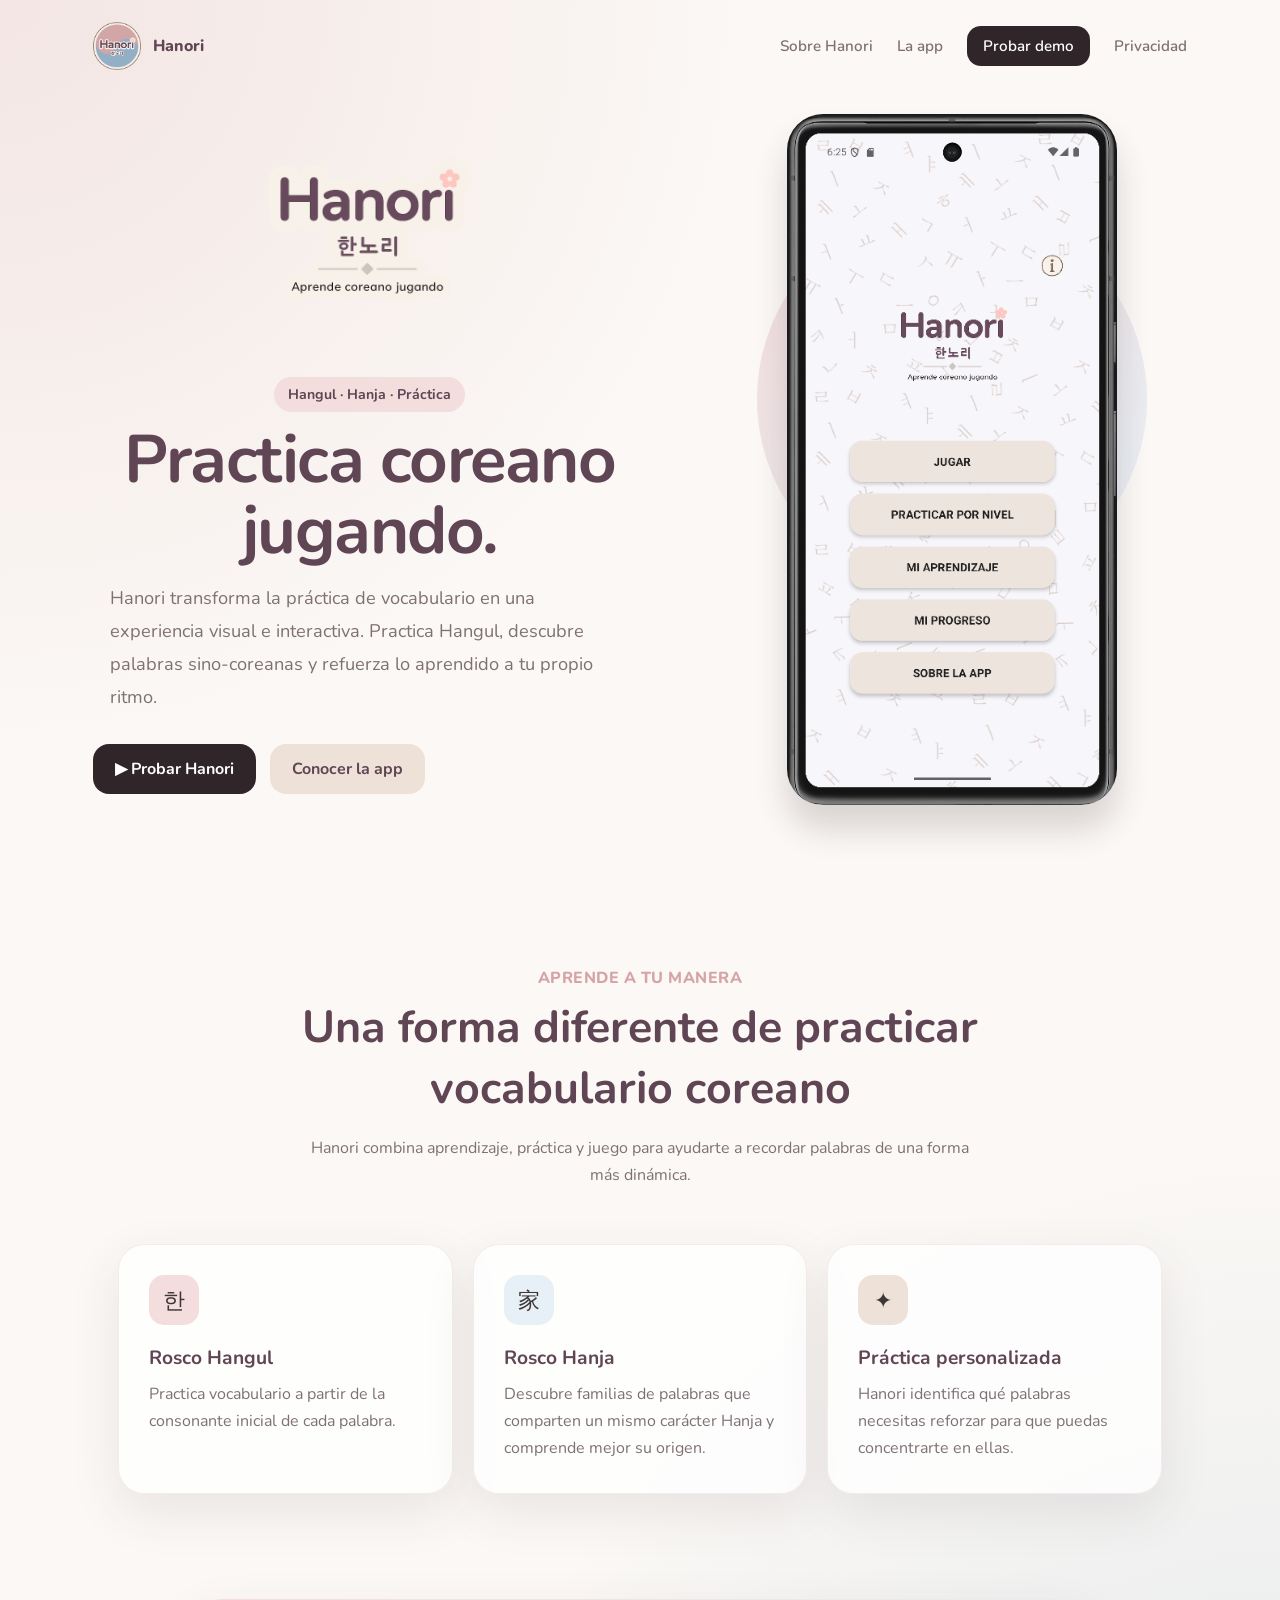
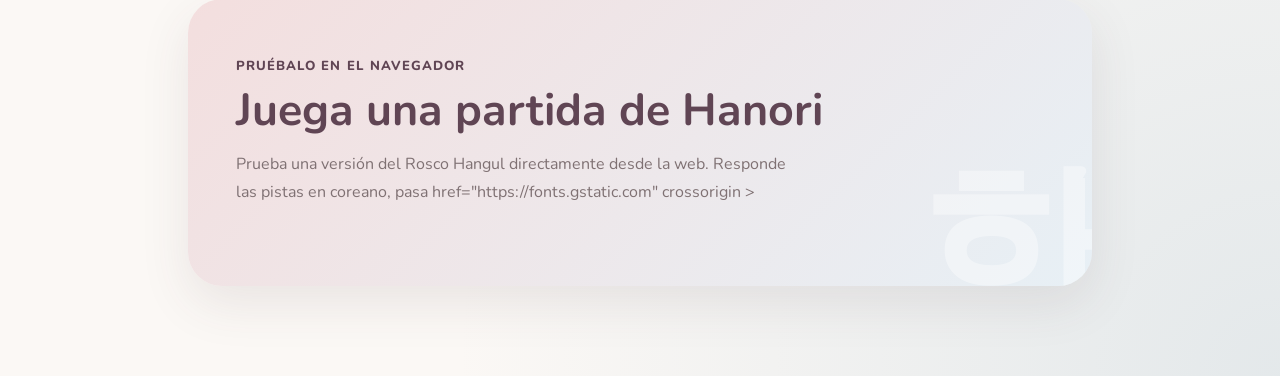
==== commit 5e12e355: "Update index.html" ====
--- a/index.html
+++ b/index.html
@@ -313,5 +313,1686 @@
           4.2rem
         );
 
+      line-height: 1.05;
+
+      color: var(--brown);
+
+      letter-spacing: -1.5px;
+
+      text-align: center;
+
+    }
+
+
+    .hero-text > p {
+
+      max-width: 520px;
+
+      margin:
+        0
+        auto
+        30px;
+
+      font-size: 1.14rem;
+
+      line-height: 1.8;
+
+      color: var(--muted);
+
+      text-align: left;
+
+    }
+
+
+    .hero-buttons {
+
+      display: flex;
+
+      gap: 14px;
+
+      flex-wrap: wrap;
+
+    }
+
+
+    .button {
+
+      display: inline-block;
+
+      padding: 14px 22px;
+
+      border-radius: 16px;
+
+      text-decoration: none;
+
+      font-weight: 700;
+
+      transition: transform .2s ease;
+
+    }
+
+
+    .button-primary {
+
+      background: var(--brown-dark);
+      color: white;
+
+    }
+
+
+    .button-secondary {
+
+      background: var(--cream-dark);
+      color: var(--brown);
+
+    }
+
+
+    .button:hover {
+
+      transform: translateY(-2px);
+
+    }
+
+
+
+    /* HERO PHONE */
+
+    .hero-phone {
+
+      display: flex;
+
+      justify-content: center;
+      align-items: center;
+
+      position: relative;
+
+      min-width: 0;
+
+    }
+
+
+    .hero-phone::before {
+
+      content: "";
+
+      position: absolute;
+
+      width:
+        min(
+          390px,
+          90vw
+        );
+
+      aspect-ratio: 1 / 1;
+
+      border-radius: 50%;
+
+      background:
+        linear-gradient(
+          135deg,
+          var(--pink-soft),
+          var(--blue-soft)
+        );
+
+      z-index: -1;
+
+      top: 90px;
+
+    }
+
+
+    .hero-phone img {
+
+      width:
+        min(
+          330px,
+          85vw
+        );
+
+      display: block;
+
+      border-radius: 36px;
+
+      box-shadow:
+        0 24px 32px
+        rgba(65, 50, 55, 0.18);
+
+    }
+
+
+
+    /* SECCIONES */
+
+    section {
+      scroll-margin-top: 40px;
+    }
+
+
+    .section {
+
+      width: 100%;
+      max-width: 1100px;
+
+      margin: auto;
+
+      padding: 90px 28px;
+
+    }
+
+
+    .section-heading {
+
+      max-width: 680px;
+
+      margin:
+        0
+        auto
+        55px;
+
+      text-align: center;
+
+    }
+
+
+    .section-heading span {
+
+      color: var(--pink);
+
+      font-weight: 800;
+
+      letter-spacing: 0.5px;
+
+    }
+
+
+    .section-heading h2 {
+
+      margin:
+        8px
+        0
+        16px;
+
+      font-size:
+        clamp(
+          2rem,
+          4vw,
+          2.8rem
+        );
+
+      color: var(--brown);
+
+    }
+
+
+    .section-heading p {
+
+      margin: 0;
+
+      color: var(--muted);
+
+      line-height: 1.7;
+
+    }
+
+
+
+    /* FEATURES */
+
+    .features {
+
+      display: grid;
+
+      grid-template-columns:
+        repeat(
+          3,
+          minmax(0, 1fr)
+        );
+
+      gap: 20px;
+
+    }
+
+
+    .feature {
+
+      padding: 30px;
+
+      border-radius: 26px;
+
+      background:
+        rgba(
+          255,
+          255,
+          255,
+          0.78
+        );
+
+      box-shadow: var(--shadow);
+
+      border:
+        1px solid
+        rgba(
+          210,
+          185,
+          180,
+          0.25
+        );
+
+    }
+
+
+    .feature-icon {
+
+      width: 50px;
+      height: 50px;
+
+      display: flex;
+
+      align-items: center;
+      justify-content: center;
+
+      border-radius: 15px;
+
+      background: var(--pink-soft);
+
+      font-size: 1.4rem;
+
+      margin-bottom: 20px;
+
+    }
+
+
+    .feature:nth-child(2) .feature-icon {
+      background: var(--blue-soft);
+    }
+
+
+    .feature:nth-child(3) .feature-icon {
+      background: var(--cream-dark);
+    }
+
+
+    .feature h3 {
+
+      margin:
+        0
+        0
+        10px;
+
+      color: var(--brown);
+
+      font-size: 1.2rem;
+
+    }
+
+
+    .feature p {
+
+      margin: 0;
+
+      color: var(--muted);
+
+      line-height: 1.7;
+
+    }
+
+
+
+    /* DEMO */
+
+    .demo-section {
+
+      max-width: 960px;
+
+      margin: auto;
+
+      padding:
+        15px
+        28px
+        90px;
+
+    }
+
+
+    .demo-card {
+
+      position: relative;
+
+      overflow: hidden;
+
+      padding: 55px 48px;
+
+      display: grid;
+
+      grid-template-columns:
+        1fr
+        auto;
+
+      gap: 45px;
+
+      align-items: center;
+
+      border-radius: 34px;
+
+      background:
+        linear-gradient(
+          135deg,
+          rgba(243,221,221,.95),
+          rgba(231,240,246,.95)
+        );
+
+      box-shadow: var(--shadow);
+
+    }
+
+
+    .demo-card::after {
+
+      content: "한";
+
+      position: absolute;
+
+      right: -18px;
+      bottom: -65px;
+
+      color:
+        rgba(255,255,255,.38);
+
+      font-size: 12rem;
+
+      font-weight: 800;
+
+      line-height: 1;
+
+      pointer-events: none;
+
+    }
+
+
+    .demo-content {
+
+      position: relative;
+
+      z-index: 1;
+
+      max-width: 590px;
+
+    }
+
+
+    .demo-label {
+
+      display: inline-block;
+
+      margin-bottom: 10px;
+
+      color: var(--brown);
+
+      font-size: .82rem;
+
+      font-weight: 800;
+
+      letter-spacing: .08em;
+
+    }
+
+
+    .demo-card h2 {
+
+      margin:
+        0
+        0
+        14px;
+
+      color: var(--brown);
+
+      font-size:
+        clamp(
+          2rem,
+          4vw,
+          2.8rem
+        );
+
+      line-height: 1.15;
+
+    }
+
+
+    .demo-card p {
+
+      margin:
+        0
+        0
+        25px;
+
+      max-width: 560px;
+
+      color: var(--muted);
+
+      line-height: 1.75;
+
+    }
+
+
+    .demo-play {
+
+      position: relative;
+
+      z-index: 2;
+
+      display: inline-flex;
+
+      align-items: center;
+      justify-content: center;
+
+      min-width: 180px;
+      min-height: 58px;
+
+      padding: 15px 24px;
+
+      border-radius: 19px;
+
+      background: var(--brown-dark);
+
+      color: white;
+
+      text-decoration: none;
+
+      font-weight: 800;
+
+    }
+
+
+
+    /* CAPTURAS */
+
+    .gallery-background {
+
+      background:
+        linear-gradient(
+          180deg,
+          transparent,
+          rgba(244,231,225,.7),
+          transparent
+        );
+
+    }
+
+
+    .screenshots {
+
+      display: grid;
+
+      grid-template-columns:
+        repeat(
+          4,
+          minmax(0,1fr)
+        );
+
+      gap: 22px;
+
+      align-items: start;
+
+    }
+
+
+    .screenshot {
+
+      min-width: 0;
+
+      text-align: center;
+
+    }
+
+
+    .screenshot img {
+
+      width: 100%;
+      max-width: 245px;
+
+      display: block;
+
+      margin: 0 auto;
+
+      border-radius: 36px;
+
+      box-shadow:
+        0 18px 24px
+        rgba(70,55,60,.14);
+
+    }
+
+
+    .screenshot p {
+
+      margin-top: 12px;
+
+      font-size: .93rem;
+
+      font-weight: 700;
+
+      color: var(--muted);
+
+    }
+
+
+
+    /* ABOUT */
+
+    .about {
+
+      padding: 50px;
+
+      display: grid;
+
+      grid-template-columns:
+        130px
+        minmax(0,1fr);
+
+      gap: 35px;
+
+      align-items: center;
+
+      background: white;
+
+      border-radius: 32px;
+
+      box-shadow: var(--shadow);
+
+    }
+
+
+    .about img {
+
+      width: 130px;
+
+      border-radius: 30px;
+
+    }
+
+
+    .about h2 {
+
+      margin-top: 0;
+
+      color: var(--brown);
+
+    }
+
+
+    .about p {
+
+      color: var(--muted);
+
+      line-height: 1.8;
+
+    }
+
+
+
+    /* STATUS */
+
+    .status {
+
+      max-width: 780px;
+
+      margin: auto;
+
+      padding: 55px 35px;
+
+      text-align: center;
+
+      background:
+        linear-gradient(
+          135deg,
+          var(--pink-soft),
+          var(--blue-soft)
+        );
+
+      border-radius: 30px;
+
+    }
+
+
+    .status h2 {
+
+      margin:
+        0
+        0
+        12px;
+
+      color: var(--brown);
+
+    }
+
+
+    .status p {
+
+      margin-bottom: 0;
+
+      color: var(--muted);
+
+    }
+
+
+
+    /* FOOTER */
+
+    footer {
+
+      width: 100%;
+      max-width: 1100px;
+
+      margin:
+        30px
+        auto
+        0;
+
+      padding: 45px 28px;
+
+      display: flex;
+
+      justify-content: space-between;
+      align-items: center;
+
+      gap: 25px;
+
+      border-top:
+        1px solid
+        rgba(100,70,80,.12);
+
+    }
+
+
+    .footer-left {
+
+      display: flex;
+
+      align-items: center;
+
+      gap: 14px;
+
+    }
+
+
+    .footer-left img {
+
+      width: 54px;
+      height: 54px;
+
+      border-radius: 16px;
+
+    }
+
+
+    .footer-left strong {
+      color: var(--brown);
+    }
+
+
+    .footer-left span {
+
+      display: block;
+
+      color: var(--muted);
+
+      font-size: .85rem;
+
+    }
+
+
+    .footer-links {
+
+      display: flex;
+
+      gap: 22px;
+
+      flex-wrap: wrap;
+
+      justify-content: flex-end;
+
+      font-size: .9rem;
+
+    }
+
+
+    .footer-links a {
+
+      color: var(--muted);
+
+      text-decoration: none;
+
+    }
+
+
+
+    /* TABLET */
+
+    @media (max-width: 850px) {
+
+      nav {
+
+        padding-left: 22px;
+        padding-right: 22px;
+
+      }
+
+
+      .hero {
+
+        grid-template-columns: 1fr;
+
+        gap: 45px;
+
+        text-align: center;
+
+        padding-top: 18px;
+
+      }
+
+
+      .hero-text {
+        margin: auto;
+      }
+
+
+      .hero-text > p {
+
+        margin-left: auto;
+        margin-right: auto;
+
+      }
+
+
+      .hero-buttons {
+        justify-content: center;
+      }
+
+
+      .features {
+        grid-template-columns: 1fr;
+      }
+
+
+      .demo-card {
+
+        grid-template-columns: 1fr;
+
+        text-align: center;
+
+      }
+
+
+      .demo-content {
+        margin: auto;
+      }
+
+
+      .demo-play {
+        margin: auto;
+      }
+
+
+      .screenshots {
+
+        grid-template-columns:
+          repeat(
+            2,
+            minmax(0,1fr)
+          );
+
+      }
+
+
+      .about {
+
+        grid-template-columns: 1fr;
+
+        text-align: center;
+
+      }
+
+
+      .about img {
+        margin: auto;
+      }
+
+    }
+
+
+
+    /* CELULAR */
+
+    @media (max-width: 600px) {
+
+      nav {
+
+        padding:
+          14px
+          16px
+          18px;
+
+        flex-direction: column;
+
+        align-items: center;
+
+        justify-content: center;
+
+        gap: 12px;
+
+      }
+
+
+      .nav-logo img {
+
+        width: 54px;
+        height: 54px;
+
+        border-radius: 16px;
+
+      }
+
+
+      .nav-logo span {
+        display: none;
+      }
+
+
+      .nav-links {
+
+        width: 100%;
+        max-width: 390px;
+
+        display: grid;
+
+        grid-template-columns:
+          repeat(
+            2,
+            minmax(0,1fr)
+          );
+
+        gap: 8px;
+
+      }
+
+
+      .nav-links a {
+
+        width: 100%;
+        min-height: 43px;
+
+        padding: 10px 8px;
+
+        display: flex;
+
+        align-items: center;
+        justify-content: center;
+
+        text-align: center;
+
+        white-space: normal;
+
+        border-radius: 13px;
+
+        font-size: .88rem;
+
+        line-height: 1.2;
+
+        background:
+          rgba(
+            255,
+            255,
+            255,
+            .46
+          );
+
+      }
+
+
+      .nav-demo {
+
+        background:
+          var(--brown-dark)
+          !important;
+
+        color:
+          white
+          !important;
+
+      }
+
+
+      .hero {
+
+        margin-top: 0;
+
+        padding:
+          18px
+          18px
+          60px;
+
+      }
+
+
+      .main-logo {
+
+        width: 220px;
+
+        max-width: 85%;
+
+        margin-bottom: 2px;
+
+      }
+
+
+      h1 {
+
+        font-size:
+          clamp(
+            2.2rem,
+            11vw,
+            3.3rem
+          );
+
+      }
+
+
+      .hero-text > p {
+
+        font-size: 1.04rem;
+
+        line-height: 1.7;
+
+      }
+
+
+      .hero-buttons {
+
+        width: 100%;
+
+        justify-content: center;
+
+      }
+
+
+      .hero-phone img {
+
+        width:
+          min(
+            300px,
+            88vw
+          );
+
+        border-radius: 32px;
+
+      }
+
+
+      .section {
+
+        padding:
+          70px
+          18px;
+
+      }
+
+
+      .demo-section {
+
+        padding:
+          0
+          18px
+          70px;
+
+      }
+
+
+      .demo-card {
+
+        padding:
+          38px
+          24px;
+
+        border-radius: 28px;
+
+      }
+
+
+      .demo-play {
+        width: 100%;
+      }
+
+
+      .screenshots {
+
+        grid-template-columns:
+          repeat(
+            2,
+            minmax(0,1fr)
+          );
+
+        gap: 12px;
+
+      }
+
+
+      .about {
+
+        padding:
+          32px
+          24px;
+
+      }
+
+
+      footer {
+
+        padding-left: 18px;
+        padding-right: 18px;
+
+        flex-direction: column;
+
+        text-align: center;
+
+      }
+
+
+      .footer-links {
+        justify-content: center;
+      }
+
+    }
+
+
+
+    /* CELULAR PEQUEÑO */
+
+    @media (max-width: 380px) {
+
+      nav {
+
+        padding-left: 12px;
+        padding-right: 12px;
+
+      }
+
+
+      .nav-links a {
+
+        min-height: 41px;
+
+        padding: 9px 6px;
+
+        font-size: .8rem;
+
+      }
+
+
+      .hero {
+
+        padding-left: 14px;
+        padding-right: 14px;
+
+      }
+
+
+      .main-logo {
+        width: 200px;
+      }
+
+
+      h1 {
+        font-size: 2.2rem;
+      }
+
+
+      .hero-buttons {
+
+        flex-direction: column;
+
+        align-items: stretch;
+
+      }
+
+
+      .button {
+
+        width: 100%;
+
+        text-align: center;
+
+      }
+
+
+      .screenshots {
+
+        grid-template-columns: 1fr;
+
+        gap: 28px;
+
+      }
+
+
+      .screenshot img {
+
+        width:
+          min(
+            260px,
+            88vw
+          );
+
+      }
+
+
+      .footer-links {
+
+        flex-direction: column;
+
+        gap: 10px;
+
+      }
+
+    }
+
+  </style>
+
+</head>
+
+
+<body>
+
+
+<nav>
+
+  <a
+    href="#"
+    class="nav-logo"
+  >
+
+    <img
+      src="assets/hanori_logoapp.png"
+      alt="Hanori"
+    >
+
+    <span>Hanori</span>
+
+  </a>
+
+
+  <div class="nav-links">
+
+    <a href="#sobre">
+      Sobre Hanori
+    </a>
+
+    <a href="#capturas">
+      La app
+    </a>
+
+    <a
+      href="demo.html"
+      class="nav-demo"
+    >
+      Probar demo
+    </a>
+
+    <a href="privacy.html">
+      Privacidad
+    </a>
+
+  </div>
+
+</nav>
+
+
+
+<header class="hero">
+
+  <div class="hero-text">
+
+    <img
+      src="assets/hanori_logo.png"
+      alt="Hanori"
+      class="main-logo"
+    >
+
+    <div class="eyebrow">
+      Hangul · Hanja · Práctica
+    </div>
+
+    <h1>
+      Practica coreano jugando.
+    </h1>
+
+    <p>
+      Hanori transforma la práctica de vocabulario
+      en una experiencia visual e interactiva.
+      Practica Hangul, descubre palabras
+      sino-coreanas y refuerza lo aprendido
+      a tu propio ritmo.
+    </p>
+
+    <div class="hero-buttons">
+
+      <a
+        href="demo.html"
+        class="button button-primary"
+      >
+        ▶ Probar Hanori
+      </a>
+
+      <a
+        href="#capturas"
+        class="button button-secondary"
+      >
+        Conocer la app
+      </a>
+
+    </div>
+
+  </div>
+
+
+  <div class="hero-phone">
+
+    <img
+      src="assets/home.png"
+      alt="Pantalla principal de Hanori"
+    >
+
+  </div>
+
+</header>
+
+
+
+<section
+  class="section"
+  id="sobre"
+>
+
+  <div class="section-heading">
+
+    <span>
+      APRENDE A TU MANERA
+    </span>
+
+    <h2>
+      Una forma diferente de practicar
+      vocabulario coreano
+    </h2>
+
+    <p>
+      Hanori combina aprendizaje,
+      práctica y juego para ayudarte
+      a recordar palabras de una forma
+      más dinámica.
+    </p>
+
+  </div>
+
+
+  <div class="features">
+
+    <article class="feature">
+
+      <div class="feature-icon">
+        한
+      </div>
+
+      <h3>
+        Rosco Hangul
+      </h3>
+
+      <p>
+        Practica vocabulario a partir
+        de la consonante inicial de
+        cada palabra.
+      </p>
+
+    </article>
+
+
+    <article class="feature">
+
+      <div class="feature-icon">
+        家
+      </div>
+
+      <h3>
+        Rosco Hanja
+      </h3>
+
+      <p>
+        Descubre familias de palabras
+        que comparten un mismo carácter
+        Hanja y comprende mejor su origen.
+      </p>
+
+    </article>
+
+
+    <article class="feature">
+
+      <div class="feature-icon">
+        ✦
+      </div>
+
+      <h3>
+        Práctica personalizada
+      </h3>
+
+      <p>
+        Hanori identifica qué palabras
+        necesitas reforzar para que puedas
+        concentrarte en ellas.
+      </p>
+
+    </article>
+
+  </div>
+
+</section>
+
+
+
+<section class="demo-section">
+
+  <div class="demo-card">
+
+    <div class="demo-content">
+
+      <span class="demo-label">
+        PRUÉBALO EN EL NAVEGADOR
+      </span>
+
+      <h2>
+        Juega una partida de Hanori
+      </h2>
+
+      <p>
+        Prueba una versión del Rosco Hangul
+        directamente desde la web.
+        Responde las pistas en coreano,
+        pasa     href="https://fonts.gstatic.com"
+    crossorigin
+  >
+
+  <link
+    href="https://fonts.googleapis.com/css2?family=Nunito:wght@400;500;600;700;800&display=swap"
+    rel="stylesheet"
+  >
+
+  <style>
+
+    :root {
+
+      --cream: #fbf4ed;
+      --cream-dark: #eee2d8;
+
+      --pink: #d6a4a6;
+      --pink-soft: #f3dddd;
+
+      --blue: #9ebacb;
+      --blue-soft: #e7f0f6;
+
+      --brown: #604554;
+      --brown-dark: #302528;
+
+      --text: #3f3638;
+      --muted: #7f7173;
+
+      --white: #ffffff;
+
+      --shadow:
+        0 18px 50px
+        rgba(80, 60, 65, 0.10);
+
+    }
+
+
+    * {
+      box-sizing: border-box;
+    }
+
+
+    html {
+      scroll-behavior: smooth;
+    }
+
+
+    body {
+
+      margin: 0;
+
+      font-family:
+        "Nunito",
+        sans-serif;
+
+      color: var(--text);
+
+      background:
+        radial-gradient(
+          circle at top left,
+          rgba(214, 164, 166, 0.22),
+          transparent 32%
+        ),
+        radial-gradient(
+          circle at bottom right,
+          rgba(158, 186, 203, 0.25),
+          transparent 35%
+        ),
+        #fbf8f5;
+
+    }
+
+
+    img {
+      max-width: 100%;
+      height: auto;
+    }
+
+
+    a {
+      color: inherit;
+    }
+
+
+
+    /* NAV */
+
+    nav {
+
+      width: 100%;
+      max-width: 1150px;
+
+      margin: auto;
+
+      padding: 22px 28px;
+
+      display: flex;
+
+      justify-content: space-between;
+      align-items: center;
+
+      gap: 20px;
+
+    }
+
+
+    .nav-logo {
+
+      display: flex;
+
+      align-items: center;
+
+      gap: 12px;
+
+      font-weight: 800;
+
+      color: var(--brown);
+
+      text-decoration: none;
+
+      flex-shrink: 0;
+
+    }
+
+
+    .nav-logo img {
+
+      width: 48px;
+      height: 48px;
+
+      object-fit: cover;
+
+      border-radius: 14px;
+
+    }
+
+
+    .nav-links {
+
+      display: flex;
+
+      align-items: center;
+
+      gap: 24px;
+
+      flex-wrap: wrap;
+
+      justify-content: flex-end;
+
+    }
+
+
+    .nav-links a {
+
+      text-decoration: none;
+
+      color: var(--muted);
+
+      font-weight: 600;
+
+      font-size: 0.95rem;
+
+      white-space: nowrap;
+
+      transition:
+        color .2s ease,
+        background .2s ease,
+        transform .2s ease;
+
+    }
+
+
+    .nav-links a:hover {
+      color: var(--brown);
+    }
+
+
+    .nav-demo {
+
+      padding: 10px 16px;
+
+      border-radius: 14px;
+
+      background: var(--brown-dark);
+
+      color: white !important;
+
+    }
+
+
+
+    /* HERO */
+
+    .hero {
+
+      width: 100%;
+      max-width: 1150px;
+
+      margin: 0 auto;
+
+      padding:
+        22px
+        28px
+        72px;
+
+      display: grid;
+
+      grid-template-columns:
+        minmax(0, 1fr)
+        minmax(280px, 0.85fr);
+
+      gap: 70px;
+
+      align-items: center;
+
+    }
+
+
+    .hero-text {
+
+      width: 100%;
+      max-width: 570px;
+
+    }
+
+
+    .main-logo {
+
+      width: 250px;
+      max-width: 78%;
+
+      display: block;
+
+      margin:
+        0
+        auto
+        2px;
+
+    }
+
+
+    .eyebrow {
+
+      display: table;
+
+      padding: 8px 14px;
+
+      background: var(--pink-soft);
+
+      color: var(--brown);
+
+      border-radius: 100px;
+
+      font-size: 0.88rem;
+
+      font-weight: 700;
+
+      margin:
+        0
+        auto
+        13px;
+
+    }
+
+
+    h1 {
+
+      margin:
+        0
+        0
+        16px;
+
+      font-size:
+        clamp(
+          2.6rem,
+          5.5vw,
+          4.2rem
+        );
+
       line-height: 1.
       
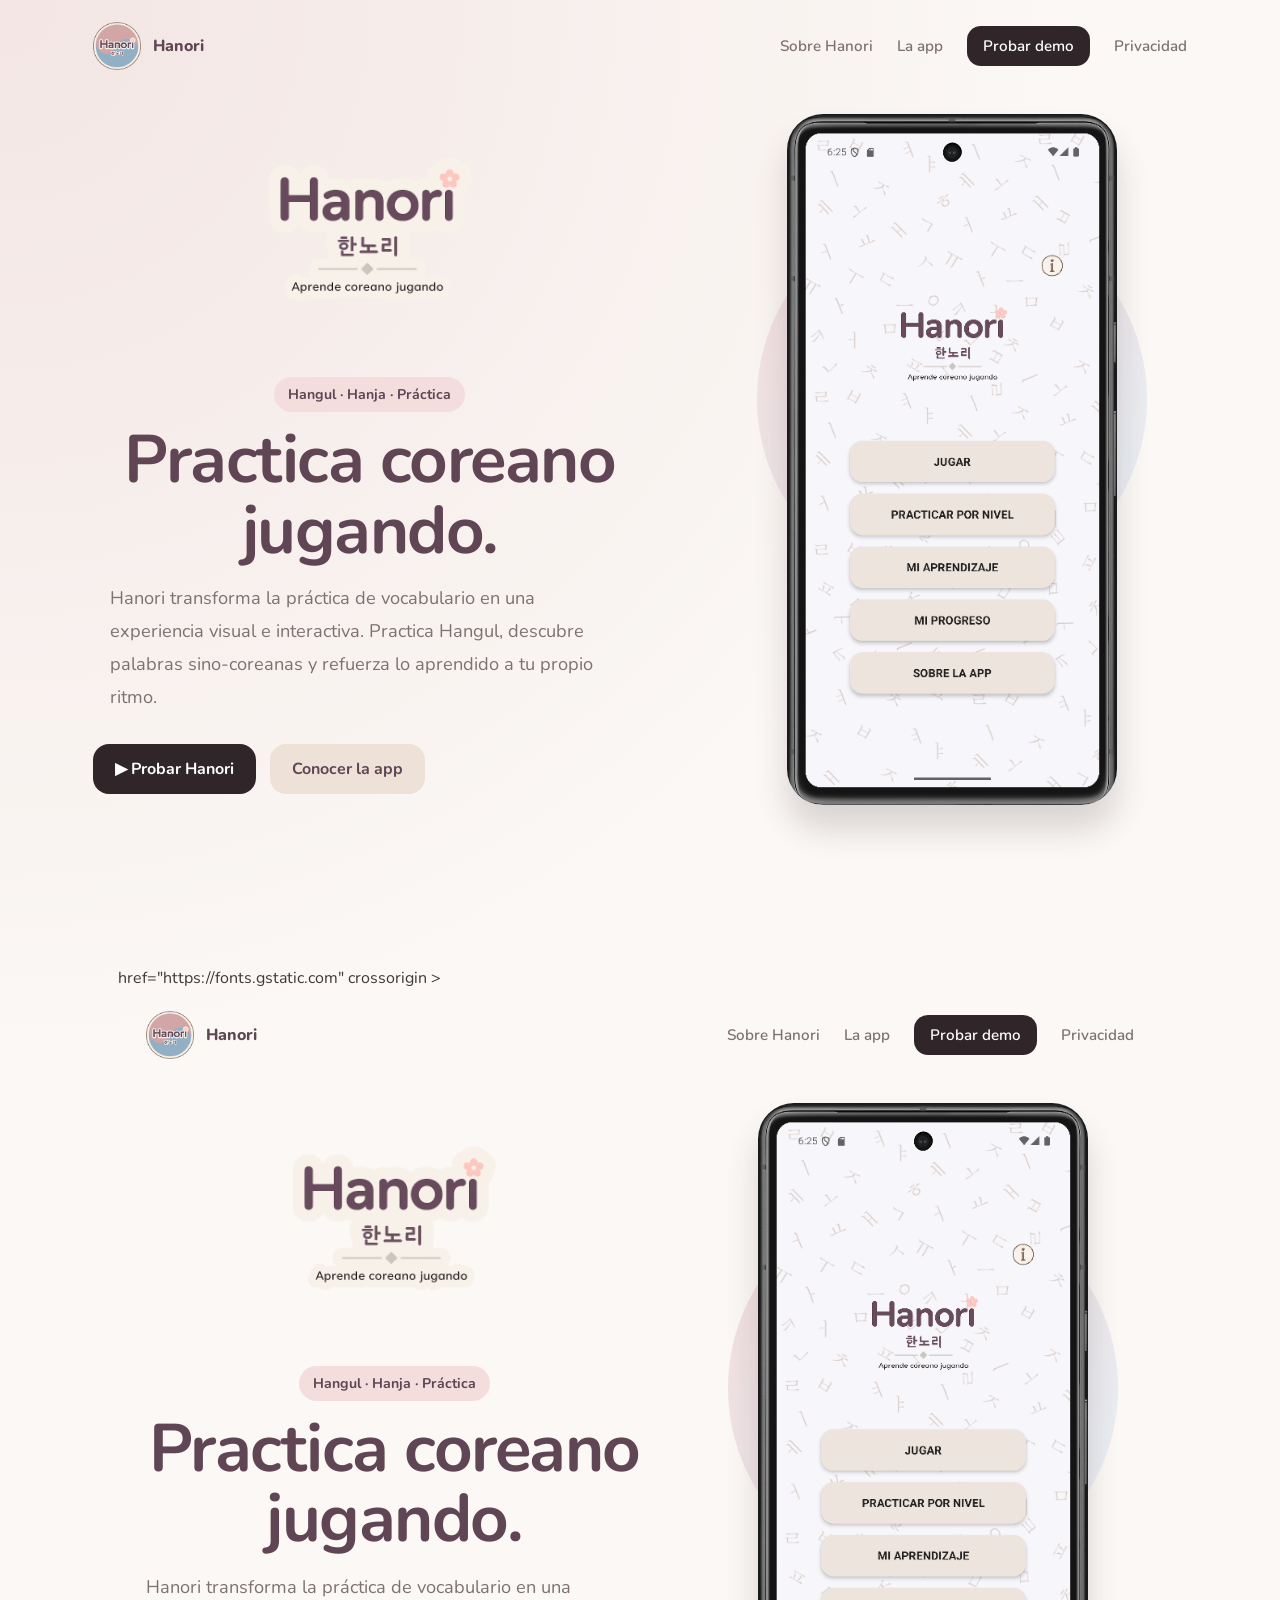
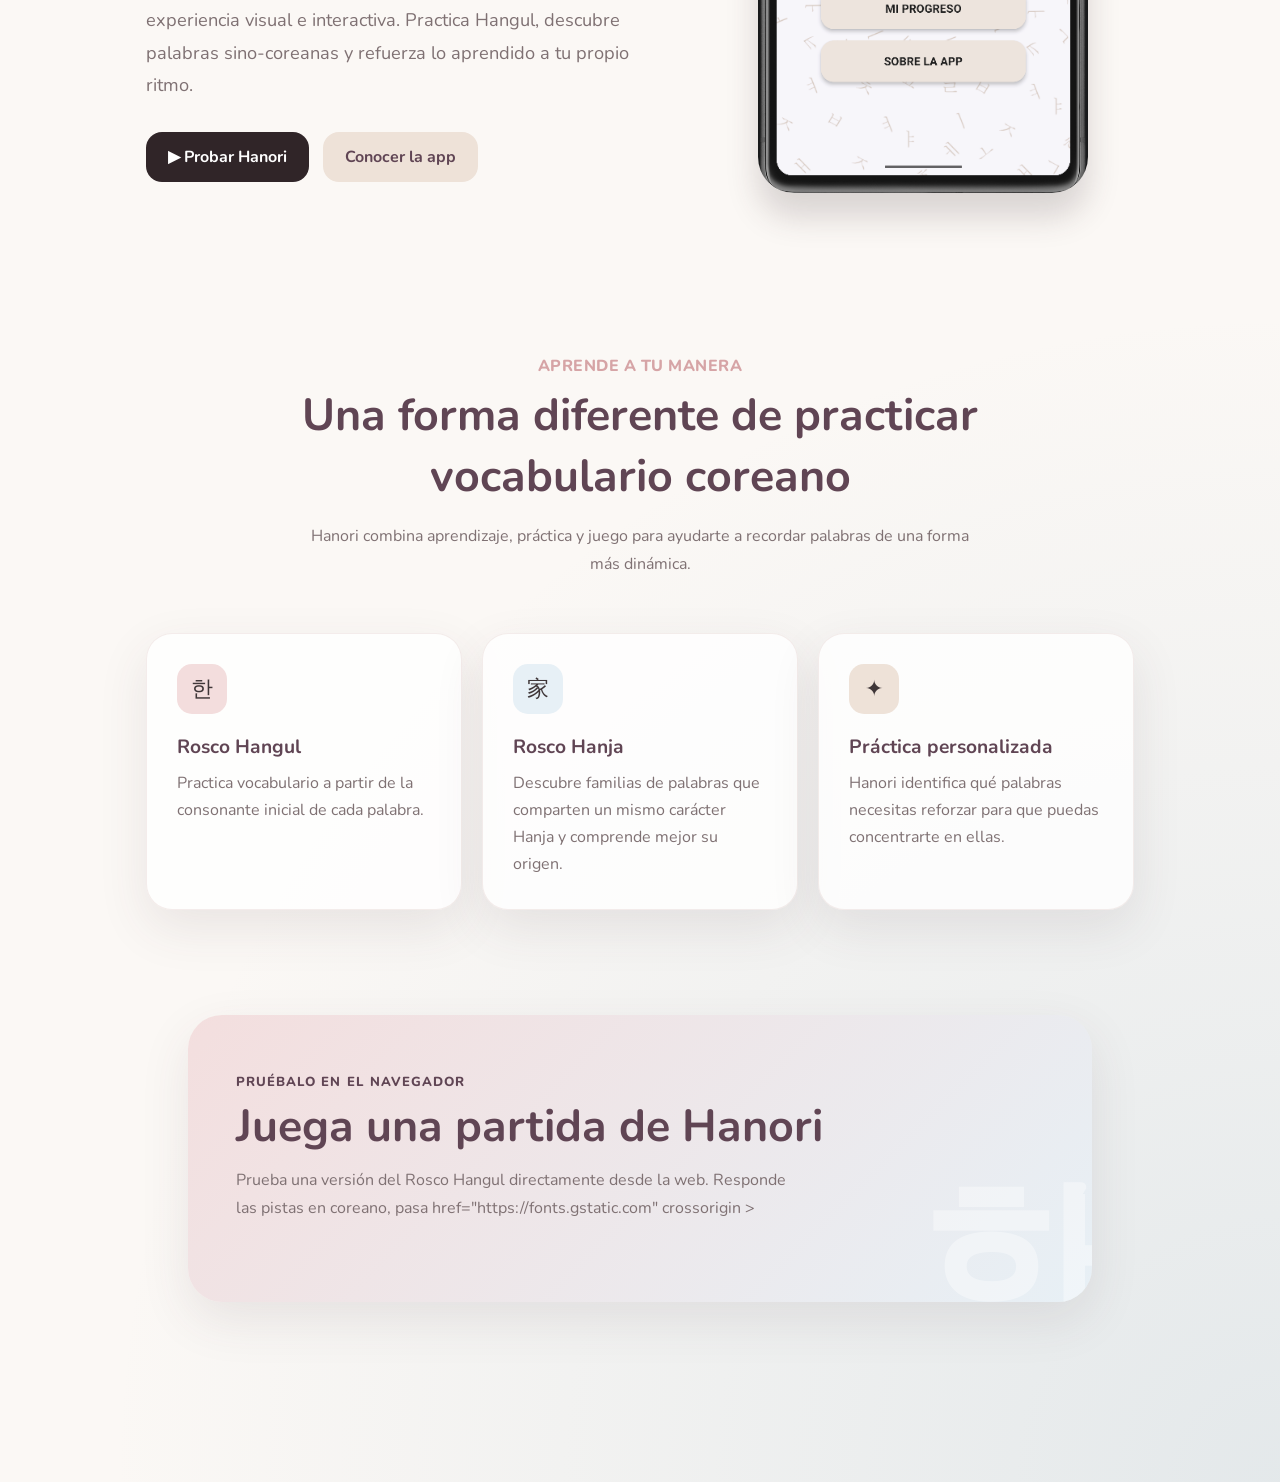
==== commit 8117d017: "Update index.html" ====
--- a/index.html
+++ b/index.html
@@ -35,6 +35,1535 @@
   <link
     rel="preconnect"
     href="https://fonts.gstatic.com"
+    crossorigin
+  >
+
+  <link
+    href="https://fonts.googleapis.com/css2?family=Nunito:wght@400;500;600;700;800&display=swap"
+    rel="stylesheet"
+  >
+
+
+  <style>
+
+    :root {
+      --cream: #fbf4ed;
+      --cream-dark: #eee2d8;
+      --pink: #d6a4a6;
+      --pink-soft: #f3dddd;
+      --blue: #9ebacb;
+      --blue-soft: #e7f0f6;
+      --brown: #604554;
+      --brown-dark: #302528;
+      --text: #3f3638;
+      --muted: #7f7173;
+      --white: #ffffff;
+
+      --shadow:
+        0 18px 50px
+        rgba(80, 60, 65, 0.10);
+    }
+
+
+    * {
+      box-sizing: border-box;
+    }
+
+
+    html {
+      scroll-behavior: smooth;
+    }
+
+
+    body {
+      margin: 0;
+
+      font-family:
+        "Nunito",
+        sans-serif;
+
+      color: var(--text);
+
+      background:
+        radial-gradient(
+          circle at top left,
+          rgba(214,164,166,.22),
+          transparent 32%
+        ),
+        radial-gradient(
+          circle at bottom right,
+          rgba(158,186,203,.25),
+          transparent 35%
+        ),
+        #fbf8f5;
+
+      overflow-x: hidden;
+    }
+
+
+    img {
+      max-width: 100%;
+      height: auto;
+    }
+
+
+    a {
+      color: inherit;
+    }
+
+
+
+    /* =====================
+       NAV
+    ===================== */
+
+    nav {
+      width: 100%;
+      max-width: 1150px;
+
+      margin: auto;
+
+      padding: 22px 28px;
+
+      display: flex;
+
+      justify-content: space-between;
+      align-items: center;
+
+      gap: 20px;
+    }
+
+
+    .nav-logo {
+      display: flex;
+
+      align-items: center;
+
+      gap: 12px;
+
+      text-decoration: none;
+
+      font-weight: 800;
+
+      color: var(--brown);
+
+      flex-shrink: 0;
+    }
+
+
+    .nav-logo img {
+      width: 48px;
+      height: 48px;
+
+      object-fit: cover;
+
+      border-radius: 14px;
+    }
+
+
+    .nav-links {
+      display: flex;
+
+      align-items: center;
+
+      justify-content: flex-end;
+
+      gap: 24px;
+
+      flex-wrap: wrap;
+    }
+
+
+    .nav-links a {
+      text-decoration: none;
+
+      color: var(--muted);
+
+      font-size: .95rem;
+
+      font-weight: 600;
+
+      white-space: nowrap;
+    }
+
+
+    .nav-links a:hover {
+      color: var(--brown);
+    }
+
+
+    .nav-demo {
+      padding: 10px 16px;
+
+      background: var(--brown-dark);
+
+      color: white !important;
+
+      border-radius: 14px;
+    }
+
+
+
+    /* =====================
+       HERO
+    ===================== */
+
+    .hero {
+      width: 100%;
+      max-width: 1150px;
+
+      margin: 0 auto;
+
+      padding:
+        22px
+        28px
+        72px;
+
+      display: grid;
+
+      grid-template-columns:
+        minmax(0, 1fr)
+        minmax(280px, .85fr);
+
+      gap: 70px;
+
+      align-items: center;
+    }
+
+
+    .hero-text {
+      width: 100%;
+      max-width: 570px;
+
+      min-width: 0;
+    }
+
+
+    .main-logo {
+      width: 250px;
+      max-width: 78%;
+
+      display: block;
+
+      margin:
+        0
+        auto
+        2px;
+    }
+
+
+    .eyebrow {
+      width: fit-content;
+
+      max-width: 100%;
+
+      padding:
+        8px
+        14px;
+
+      margin:
+        0
+        auto
+        13px;
+
+      background: var(--pink-soft);
+
+      color: var(--brown);
+
+      border-radius: 100px;
+
+      font-size: .88rem;
+
+      font-weight: 700;
+
+      text-align: center;
+
+      white-space: nowrap;
+    }
+
+
+    .hero h1 {
+      margin:
+        0
+        0
+        16px;
+
+      color: var(--brown);
+
+      font-size:
+        clamp(
+          2.6rem,
+          5.5vw,
+          4.2rem
+        );
+
+      line-height: 1.05;
+
+      letter-spacing: -1.5px;
+
+      text-align: center;
+    }
+
+
+    .hero-description {
+      width: 100%;
+      max-width: 520px;
+
+      margin:
+        0
+        auto
+        30px;
+
+      color: var(--muted);
+
+      font-size: 1.14rem;
+
+      line-height: 1.8;
+    }
+
+
+    .hero-buttons {
+      display: flex;
+
+      gap: 14px;
+
+      flex-wrap: wrap;
+    }
+
+
+    .button {
+      display: inline-flex;
+
+      align-items: center;
+      justify-content: center;
+
+      padding:
+        14px
+        22px;
+
+      border-radius: 16px;
+
+      text-decoration: none;
+
+      font-weight: 700;
+
+      text-align: center;
+    }
+
+
+    .button-primary {
+      background: var(--brown-dark);
+
+      color: white;
+    }
+
+
+    .button-secondary {
+      background: var(--cream-dark);
+
+      color: var(--brown);
+    }
+
+
+
+    /* =====================
+       TELÉFONO HERO
+    ===================== */
+
+    .hero-phone {
+      position: relative;
+
+      width: 100%;
+
+      min-width: 0;
+
+      display: flex;
+
+      justify-content: center;
+      align-items: center;
+    }
+
+
+    .hero-phone::before {
+      content: "";
+
+      position: absolute;
+
+      top: 90px;
+
+      width:
+        min(
+          390px,
+          90vw
+        );
+
+      aspect-ratio: 1 / 1;
+
+      border-radius: 50%;
+
+      background:
+        linear-gradient(
+          135deg,
+          var(--pink-soft),
+          var(--blue-soft)
+        );
+
+      z-index: -1;
+    }
+
+
+    .hero-phone img {
+      display: block;
+
+      width:
+        min(
+          330px,
+          85vw
+        );
+
+      border-radius: 36px;
+
+      box-shadow:
+        0 24px 32px
+        rgba(65,50,55,.18);
+    }
+
+
+
+    /* =====================
+       SECCIONES
+    ===================== */
+
+    section {
+      scroll-margin-top: 40px;
+    }
+
+
+    .section {
+      width: 100%;
+      max-width: 1100px;
+
+      margin: auto;
+
+      padding:
+        90px
+        28px;
+    }
+
+
+    .section-heading {
+      max-width: 680px;
+
+      margin:
+        0
+        auto
+        55px;
+
+      text-align: center;
+    }
+
+
+    .section-heading span {
+      color: var(--pink);
+
+      font-weight: 800;
+
+      letter-spacing: .5px;
+    }
+
+
+    .section-heading h2 {
+      margin:
+        8px
+        0
+        16px;
+
+      color: var(--brown);
+
+      font-size:
+        clamp(
+          2rem,
+          4vw,
+          2.8rem
+        );
+    }
+
+
+    .section-heading p {
+      margin: 0;
+
+      color: var(--muted);
+
+      line-height: 1.7;
+    }
+
+
+
+    /* =====================
+       FEATURES
+    ===================== */
+
+    .features {
+      display: grid;
+
+      grid-template-columns:
+        repeat(
+          3,
+          minmax(0,1fr)
+        );
+
+      gap: 20px;
+    }
+
+
+    .feature {
+      padding: 30px;
+
+      background:
+        rgba(
+          255,
+          255,
+          255,
+          .78
+        );
+
+      border:
+        1px solid
+        rgba(
+          210,
+          185,
+          180,
+          .25
+        );
+
+      border-radius: 26px;
+
+      box-shadow: var(--shadow);
+    }
+
+
+    .feature-icon {
+      width: 50px;
+      height: 50px;
+
+      margin-bottom: 20px;
+
+      display: flex;
+
+      align-items: center;
+      justify-content: center;
+
+      background: var(--pink-soft);
+
+      border-radius: 15px;
+
+      font-size: 1.4rem;
+    }
+
+
+    .feature:nth-child(2) .feature-icon {
+      background: var(--blue-soft);
+    }
+
+
+    .feature:nth-child(3) .feature-icon {
+      background: var(--cream-dark);
+    }
+
+
+    .feature h3 {
+      margin:
+        0
+        0
+        10px;
+
+      color: var(--brown);
+
+      font-size: 1.2rem;
+    }
+
+
+    .feature p {
+      margin: 0;
+
+      color: var(--muted);
+
+      line-height: 1.7;
+    }
+
+
+
+    /* =====================
+       DEMO
+    ===================== */
+
+    .demo-section {
+      width: 100%;
+      max-width: 960px;
+
+      margin: auto;
+
+      padding:
+        15px
+        28px
+        90px;
+    }
+
+
+    .demo-card {
+      position: relative;
+
+      overflow: hidden;
+
+      padding:
+        55px
+        48px;
+
+      display: grid;
+
+      grid-template-columns:
+        minmax(0,1fr)
+        auto;
+
+      gap: 45px;
+
+      align-items: center;
+
+      background:
+        linear-gradient(
+          135deg,
+          rgba(243,221,221,.95),
+          rgba(231,240,246,.95)
+        );
+
+      border-radius: 34px;
+
+      box-shadow: var(--shadow);
+    }
+
+
+    .demo-card::after {
+      content: "한";
+
+      position: absolute;
+
+      right: -18px;
+      bottom: -65px;
+
+      color:
+        rgba(
+          255,
+          255,
+          255,
+          .38
+        );
+
+      font-size: 12rem;
+
+      font-weight: 800;
+
+      line-height: 1;
+
+      pointer-events: none;
+    }
+
+
+    .demo-content {
+      position: relative;
+
+      z-index: 1;
+
+      min-width: 0;
+    }
+
+
+    .demo-label {
+      display: inline-block;
+
+      margin-bottom: 10px;
+
+      color: var(--brown);
+
+      font-size: .82rem;
+
+      font-weight: 800;
+
+      letter-spacing: .08em;
+    }
+
+
+    .demo-card h2 {
+      margin:
+        0
+        0
+        14px;
+
+      color: var(--brown);
+
+      font-size:
+        clamp(
+          2rem,
+          4vw,
+          2.8rem
+        );
+
+      line-height: 1.15;
+    }
+
+
+    .demo-card p {
+      margin:
+        0
+        0
+        25px;
+
+      color: var(--muted);
+
+      line-height: 1.75;
+    }
+
+
+    .demo-play {
+      position: relative;
+
+      z-index: 2;
+
+      display: inline-flex;
+
+      align-items: center;
+      justify-content: center;
+
+      min-width: 180px;
+      min-height: 58px;
+
+      padding:
+        15px
+        24px;
+
+      background: var(--brown-dark);
+
+      color: white;
+
+      text-decoration: none;
+
+      font-weight: 800;
+
+      border-radius: 19px;
+    }
+
+
+
+    /* =====================
+       CAPTURAS
+    ===================== */
+
+    .gallery-background {
+      background:
+        linear-gradient(
+          180deg,
+          transparent,
+          rgba(244,231,225,.7),
+          transparent
+        );
+    }
+
+
+    .screenshots {
+      display: grid;
+
+      grid-template-columns:
+        repeat(
+          4,
+          minmax(0,1fr)
+        );
+
+      gap: 22px;
+
+      align-items: start;
+    }
+
+
+    .screenshot {
+      min-width: 0;
+
+      text-align: center;
+    }
+
+
+    .screenshot img {
+      display: block;
+
+      width: 100%;
+      max-width: 245px;
+
+      margin: auto;
+
+      border-radius: 36px;
+
+      box-shadow:
+        0 18px 24px
+        rgba(70,55,60,.14);
+    }
+
+
+    .screenshot p {
+      margin-top: 12px;
+
+      color: var(--muted);
+
+      font-size: .93rem;
+
+      font-weight: 700;
+    }
+
+
+
+    /* =====================
+       ABOUT
+    ===================== */
+
+    .about {
+      padding: 50px;
+
+      display: grid;
+
+      grid-template-columns:
+        130px
+        minmax(0,1fr);
+
+      gap: 35px;
+
+      align-items: center;
+
+      background: white;
+
+      border-radius: 32px;
+
+      box-shadow: var(--shadow);
+    }
+
+
+    .about img {
+      width: 130px;
+
+      border-radius: 30px;
+    }
+
+
+    .about h2 {
+      margin-top: 0;
+
+      color: var(--brown);
+    }
+
+
+    .about p {
+      color: var(--muted);
+
+      line-height: 1.8;
+    }
+
+
+
+    /* =====================
+       STATUS
+    ===================== */
+
+    .status {
+      max-width: 780px;
+
+      margin: auto;
+
+      padding:
+        55px
+        35px;
+
+      text-align: center;
+
+      background:
+        linear-gradient(
+          135deg,
+          var(--pink-soft),
+          var(--blue-soft)
+        );
+
+      border-radius: 30px;
+    }
+
+
+    .status h2 {
+      margin:
+        0
+        0
+        12px;
+
+      color: var(--brown);
+    }
+
+
+    .status p {
+      margin-bottom: 0;
+
+      color: var(--muted);
+    }
+
+
+
+    /* =====================
+       FOOTER
+    ===================== */
+
+    footer {
+      width: 100%;
+      max-width: 1100px;
+
+      margin:
+        30px
+        auto
+        0;
+
+      padding:
+        45px
+        28px;
+
+      display: flex;
+
+      justify-content: space-between;
+      align-items: center;
+
+      gap: 25px;
+
+      border-top:
+        1px solid
+        rgba(100,70,80,.12);
+    }
+
+
+    .footer-left {
+      display: flex;
+
+      align-items: center;
+
+      gap: 14px;
+    }
+
+
+    .footer-left img {
+      width: 54px;
+      height: 54px;
+
+      border-radius: 16px;
+    }
+
+
+    .footer-left strong {
+      color: var(--brown);
+    }
+
+
+    .footer-left span {
+      display: block;
+
+      color: var(--muted);
+
+      font-size: .85rem;
+    }
+
+
+    .footer-links {
+      display: flex;
+
+      gap: 22px;
+
+      flex-wrap: wrap;
+
+      justify-content: flex-end;
+
+      font-size: .9rem;
+    }
+
+
+    .footer-links a {
+      color: var(--muted);
+
+      text-decoration: none;
+    }
+
+
+
+    /* =====================
+       TABLET
+    ===================== */
+
+    @media (max-width: 850px) {
+
+      .hero {
+        display: block;
+
+        max-width: 620px;
+
+        padding-top: 20px;
+      }
+
+
+      .hero-text {
+        max-width: 100%;
+
+        margin: auto;
+      }
+
+
+      .hero-buttons {
+        justify-content: center;
+      }
+
+
+      .hero-phone {
+        margin-top: 50px;
+      }
+
+
+      .features {
+        grid-template-columns: 1fr;
+      }
+
+
+      .demo-card {
+        grid-template-columns: 1fr;
+
+        text-align: center;
+      }
+
+
+      .demo-play {
+        margin: auto;
+      }
+
+
+      .screenshots {
+        grid-template-columns:
+          repeat(
+            2,
+            minmax(0,1fr)
+          );
+      }
+
+
+      .about {
+        grid-template-columns: 1fr;
+
+        text-align: center;
+      }
+
+
+      .about img {
+        margin: auto;
+      }
+
+    }
+
+
+
+    /* =====================
+       CELULAR
+    ===================== */
+
+    @media (max-width: 600px) {
+
+      nav {
+        padding:
+          14px
+          16px
+          12px;
+
+        display: block;
+      }
+
+
+      .nav-logo {
+        width: fit-content;
+
+        margin:
+          0
+          auto
+          12px;
+      }
+
+
+      .nav-logo img {
+        width: 52px;
+        height: 52px;
+
+        border-radius: 16px;
+      }
+
+
+      .nav-logo span {
+        display: none;
+      }
+
+
+      .nav-links {
+        width: 100%;
+
+        display: grid;
+
+        grid-template-columns:
+          1fr
+          1fr;
+
+        gap: 8px;
+      }
+
+
+      .nav-links a {
+        min-width: 0;
+
+        padding:
+          10px
+          6px;
+
+        display: flex;
+
+        align-items: center;
+        justify-content: center;
+
+        background:
+          rgba(
+            255,
+            255,
+            255,
+            .52
+          );
+
+        border-radius: 13px;
+
+        font-size: .86rem;
+
+        text-align: center;
+
+        white-space: normal;
+      }
+
+
+      .nav-demo {
+        background: var(--brown-dark) !important;
+
+        color: white !important;
+      }
+
+
+      .hero {
+        display: block;
+
+        width: 100%;
+        max-width: none;
+
+        margin: 0;
+
+        padding:
+          30px
+          20px
+          60px;
+      }
+
+
+      .hero-text {
+        width: 100%;
+        max-width: 100%;
+
+        margin: 0;
+      }
+
+
+      .main-logo {
+        width: 220px;
+        max-width: 78%;
+
+        margin:
+          0
+          auto
+          0;
+      }
+
+
+      .eyebrow {
+        max-width: calc(100vw - 40px);
+
+        margin:
+          0
+          auto
+          16px;
+
+        padding:
+          8px
+          16px;
+
+        font-size: .85rem;
+
+        white-space: normal;
+      }
+
+
+      .hero h1 {
+        width: 100%;
+
+        margin:
+          0
+          auto
+          18px;
+
+        font-size:
+          clamp(
+            2.45rem,
+            12vw,
+            3.35rem
+          );
+
+        line-height: 1.08;
+
+        letter-spacing: -1px;
+
+        text-align: center;
+      }
+
+
+      .hero-description {
+        width: 100%;
+        max-width: 500px;
+
+        margin:
+          0
+          auto
+          28px;
+
+        font-size: 1.04rem;
+
+        line-height: 1.75;
+
+        text-align: left;
+      }
+
+
+      .hero-buttons {
+        width: 100%;
+
+        justify-content: center;
+
+        gap: 12px;
+      }
+
+
+      .button {
+        min-height: 52px;
+
+        padding:
+          13px
+          18px;
+      }
+
+
+      .hero-phone {
+        width: 100%;
+
+        margin:
+          50px
+          auto
+          0;
+      }
+
+
+      .hero-phone img {
+        width:
+          min(
+            300px,
+            82vw
+          );
+
+        border-radius: 32px;
+      }
+
+
+      .hero-phone::before {
+        width:
+          min(
+            320px,
+            90vw
+          );
+
+        top: 50px;
+      }
+
+
+      .section {
+        padding:
+          70px
+          18px;
+      }
+
+
+      .feature {
+        padding:
+          26px
+          24px;
+      }
+
+
+      .demo-section {
+        padding:
+          0
+          18px
+          70px;
+      }
+
+
+      .demo-card {
+        padding:
+          38px
+          24px;
+
+        border-radius: 28px;
+      }
+
+
+      .demo-play {
+        width: 100%;
+      }
+
+
+      .screenshots {
+        gap: 12px;
+      }
+
+
+      .screenshot img {
+        border-radius: 28px;
+      }
+
+
+      .about {
+        padding:
+          32px
+          24px;
+      }
+
+
+      .status {
+        padding:
+          40px
+          24px;
+      }
+
+
+      footer {
+        padding:
+          35px
+          18px;
+
+        flex-direction: column;
+
+        text-align: center;
+      }
+
+
+      .footer-links {
+        justify-content: center;
+      }
+
+    }
+
+
+
+    /* =====================
+       CELULAR PEQUEÑO
+    ===================== */
+
+    @media (max-width: 380px) {
+
+      nav {
+        padding-left: 12px;
+        padding-right: 12px;
+      }
+
+
+      .nav-links a {
+        font-size: .78rem;
+
+        padding:
+          9px
+          5px;
+      }
+
+
+      .hero {
+        padding-left: 16px;
+        padding-right: 16px;
+      }
+
+
+      .main-logo {
+        width: 200px;
+      }
+
+
+      .hero h1 {
+        font-size: 2.35rem;
+      }
+
+
+      .hero-buttons {
+        flex-direction: column;
+      }
+
+
+      .button {
+        width: 100%;
+      }
+
+
+      .screenshots {
+        grid-template-columns: 1fr;
+
+        gap: 28px;
+      }
+
+
+      .screenshot img {
+        width:
+          min(
+            260px,
+            88vw
+          );
+      }
+
+
+      .footer-links {
+        flex-direction: column;
+
+        gap: 10px;
+      }
+
+    }
+
+  </style>
+
+</head>
+
+
+<body>
+
+
+<nav>
+
+  <a
+    href="#"
+    class="nav-logo"
+  >
+    <img
+      src="assets/hanori_logoapp.png"
+      alt="Hanori"
+    >
+
+    <span>Hanori</span>
+  </a>
+
+
+  <div class="nav-links">
+
+    <a href="#sobre">
+      Sobre Hanori
+    </a>
+
+    <a href="#capturas">
+      La app
+    </a>
+
+    <a
+      href="demo.html"
+      class="nav-demo"
+    >
+      Probar demo
+    </a>
+
+    <a href="privacy.html">
+      Privacidad
+    </a>
+
+  </div>
+
+</nav>
+
+
+
+<header class="hero">
+
+  <div class="hero-text">
+
+    <img
+      src="assets/hanori_logo.png"
+      alt="Hanori"
+      class="main-logo"
+    >
+
+    <div class="eyebrow">
+      Hangul · Hanja · Práctica
+    </div>
+
+
+    <h1>
+      Practica coreano jugando.
+    </h1>
+
+
+    <p class="hero-description">
+      Hanori transforma la práctica de vocabulario
+      en una experiencia visual e interactiva.
+      Practica Hangul, descubre palabras
+      sino-coreanas y refuerza lo aprendido
+      a tu propio ritmo.
+    </p>
+
+
+    <div class="hero-buttons">
+
+      <a
+        href="demo.html"
+        class="button button-primary"
+      >
+        ▶ Probar Hanori
+      </a>
+
+      <a
+        href="#capturas"
+        class="button button-secondary"
+      >
+        Conocer la app
+      </a>
+
+    </div>
+
+  </div>
+
+
+  <div class="hero-phone">
+
+    <img
+      src="assets/home.png"
+      alt="Pantalla principal de Hanori"
+    >
+
+  </div>
+
+</header>
+
+
+
+<section
+  class="section"
+  id="sobre"
+>
+
+     href="https://fonts.gstatic.com"
     crossorigin
   >
 
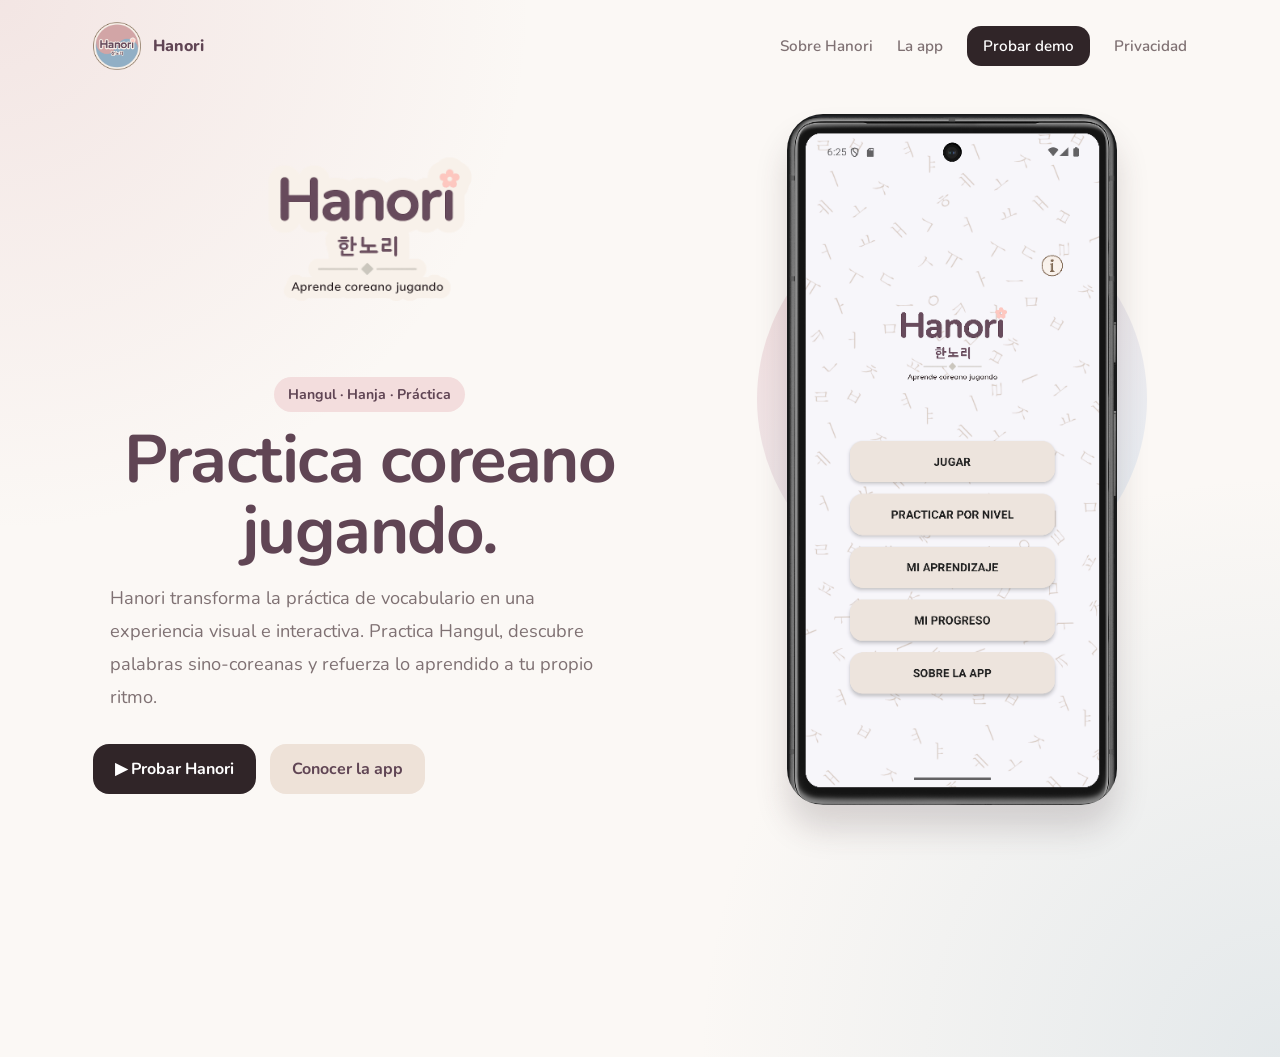
==== commit 440b0901: "Update index.html" ====
--- a/index.html
+++ b/index.html
@@ -1563,1965 +1563,4 @@
   id="sobre"
 >
 
-     href="https://fonts.gstatic.com"
-    crossorigin
-  >
-
-  <link
-    href="https://fonts.googleapis.com/css2?family=Nunito:wght@400;500;600;700;800&display=swap"
-    rel="stylesheet"
-  >
-
-  <style>
-
-    :root {
-
-      --cream: #fbf4ed;
-      --cream-dark: #eee2d8;
-
-      --pink: #d6a4a6;
-      --pink-soft: #f3dddd;
-
-      --blue: #9ebacb;
-      --blue-soft: #e7f0f6;
-
-      --brown: #604554;
-      --brown-dark: #302528;
-
-      --text: #3f3638;
-      --muted: #7f7173;
-
-      --white: #ffffff;
-
-      --shadow:
-        0 18px 50px
-        rgba(80, 60, 65, 0.10);
-
-    }
-
-
-    * {
-      box-sizing: border-box;
-    }
-
-
-    html {
-      scroll-behavior: smooth;
-    }
-
-
-    body {
-
-      margin: 0;
-
-      font-family:
-        "Nunito",
-        sans-serif;
-
-      color: var(--text);
-
-      background:
-        radial-gradient(
-          circle at top left,
-          rgba(214, 164, 166, 0.22),
-          transparent 32%
-        ),
-        radial-gradient(
-          circle at bottom right,
-          rgba(158, 186, 203, 0.25),
-          transparent 35%
-        ),
-        #fbf8f5;
-
-    }
-
-
-    img {
-      max-width: 100%;
-      height: auto;
-    }
-
-
-    a {
-      color: inherit;
-    }
-
-
-
-    /* NAV */
-
-    nav {
-
-      width: 100%;
-      max-width: 1150px;
-
-      margin: auto;
-
-      padding: 22px 28px;
-
-      display: flex;
-
-      justify-content: space-between;
-      align-items: center;
-
-      gap: 20px;
-
-    }
-
-
-    .nav-logo {
-
-      display: flex;
-
-      align-items: center;
-
-      gap: 12px;
-
-      font-weight: 800;
-
-      color: var(--brown);
-
-      text-decoration: none;
-
-      flex-shrink: 0;
-
-    }
-
-
-    .nav-logo img {
-
-      width: 48px;
-      height: 48px;
-
-      object-fit: cover;
-
-      border-radius: 14px;
-
-    }
-
-
-    .nav-links {
-
-      display: flex;
-
-      align-items: center;
-
-      gap: 24px;
-
-      flex-wrap: wrap;
-
-      justify-content: flex-end;
-
-    }
-
-
-    .nav-links a {
-
-      text-decoration: none;
-
-      color: var(--muted);
-
-      font-weight: 600;
-
-      font-size: 0.95rem;
-
-      white-space: nowrap;
-
-      transition:
-        color .2s ease,
-        background .2s ease,
-        transform .2s ease;
-
-    }
-
-
-    .nav-links a:hover {
-      color: var(--brown);
-    }
-
-
-    .nav-demo {
-
-      padding: 10px 16px;
-
-      border-radius: 14px;
-
-      background: var(--brown-dark);
-
-      color: white !important;
-
-    }
-
-
-
-    /* HERO */
-
-    .hero {
-
-      width: 100%;
-      max-width: 1150px;
-
-      margin: 0 auto;
-
-      padding:
-        22px
-        28px
-        72px;
-
-      display: grid;
-
-      grid-template-columns:
-        minmax(0, 1fr)
-        minmax(280px, 0.85fr);
-
-      gap: 70px;
-
-      align-items: center;
-
-    }
-
-
-    .hero-text {
-
-      width: 100%;
-      max-width: 570px;
-
-    }
-
-
-    .main-logo {
-
-      width: 250px;
-      max-width: 78%;
-
-      display: block;
-
-      margin:
-        0
-        auto
-        2px;
-
-    }
-
-
-    .eyebrow {
-
-      display: table;
-
-      padding: 8px 14px;
-
-      background: var(--pink-soft);
-
-      color: var(--brown);
-
-      border-radius: 100px;
-
-      font-size: 0.88rem;
-
-      font-weight: 700;
-
-      margin:
-        0
-        auto
-        13px;
-
-    }
-
-
-    h1 {
-
-      margin:
-        0
-        0
-        16px;
-
-      font-size:
-        clamp(
-          2.6rem,
-          5.5vw,
-          4.2rem
-        );
-
-      line-height: 1.05;
-
-      color: var(--brown);
-
-      letter-spacing: -1.5px;
-
-      text-align: center;
-
-    }
-
-
-    .hero-text > p {
-
-      max-width: 520px;
-
-      margin:
-        0
-        auto
-        30px;
-
-      font-size: 1.14rem;
-
-      line-height: 1.8;
-
-      color: var(--muted);
-
-      text-align: left;
-
-    }
-
-
-    .hero-buttons {
-
-      display: flex;
-
-      gap: 14px;
-
-      flex-wrap: wrap;
-
-    }
-
-
-    .button {
-
-      display: inline-block;
-
-      padding: 14px 22px;
-
-      border-radius: 16px;
-
-      text-decoration: none;
-
-      font-weight: 700;
-
-      transition: transform .2s ease;
-
-    }
-
-
-    .button-primary {
-
-      background: var(--brown-dark);
-      color: white;
-
-    }
-
-
-    .button-secondary {
-
-      background: var(--cream-dark);
-      color: var(--brown);
-
-    }
-
-
-    .button:hover {
-
-      transform: translateY(-2px);
-
-    }
-
-
-
-    /* HERO PHONE */
-
-    .hero-phone {
-
-      display: flex;
-
-      justify-content: center;
-      align-items: center;
-
-      position: relative;
-
-      min-width: 0;
-
-    }
-
-
-    .hero-phone::before {
-
-      content: "";
-
-      position: absolute;
-
-      width:
-        min(
-          390px,
-          90vw
-        );
-
-      aspect-ratio: 1 / 1;
-
-      border-radius: 50%;
-
-      background:
-        linear-gradient(
-          135deg,
-          var(--pink-soft),
-          var(--blue-soft)
-        );
-
-      z-index: -1;
-
-      top: 90px;
-
-    }
-
-
-    .hero-phone img {
-
-      width:
-        min(
-          330px,
-          85vw
-        );
-
-      display: block;
-
-      border-radius: 36px;
-
-      box-shadow:
-        0 24px 32px
-        rgba(65, 50, 55, 0.18);
-
-    }
-
-
-
-    /* SECCIONES */
-
-    section {
-      scroll-margin-top: 40px;
-    }
-
-
-    .section {
-
-      width: 100%;
-      max-width: 1100px;
-
-      margin: auto;
-
-      padding: 90px 28px;
-
-    }
-
-
-    .section-heading {
-
-      max-width: 680px;
-
-      margin:
-        0
-        auto
-        55px;
-
-      text-align: center;
-
-    }
-
-
-    .section-heading span {
-
-      color: var(--pink);
-
-      font-weight: 800;
-
-      letter-spacing: 0.5px;
-
-    }
-
-
-    .section-heading h2 {
-
-      margin:
-        8px
-        0
-        16px;
-
-      font-size:
-        clamp(
-          2rem,
-          4vw,
-          2.8rem
-        );
-
-      color: var(--brown);
-
-    }
-
-
-    .section-heading p {
-
-      margin: 0;
-
-      color: var(--muted);
-
-      line-height: 1.7;
-
-    }
-
-
-
-    /* FEATURES */
-
-    .features {
-
-      display: grid;
-
-      grid-template-columns:
-        repeat(
-          3,
-          minmax(0, 1fr)
-        );
-
-      gap: 20px;
-
-    }
-
-
-    .feature {
-
-      padding: 30px;
-
-      border-radius: 26px;
-
-      background:
-        rgba(
-          255,
-          255,
-          255,
-          0.78
-        );
-
-      box-shadow: var(--shadow);
-
-      border:
-        1px solid
-        rgba(
-          210,
-          185,
-          180,
-          0.25
-        );
-
-    }
-
-
-    .feature-icon {
-
-      width: 50px;
-      height: 50px;
-
-      display: flex;
-
-      align-items: center;
-      justify-content: center;
-
-      border-radius: 15px;
-
-      background: var(--pink-soft);
-
-      font-size: 1.4rem;
-
-      margin-bottom: 20px;
-
-    }
-
-
-    .feature:nth-child(2) .feature-icon {
-      background: var(--blue-soft);
-    }
-
-
-    .feature:nth-child(3) .feature-icon {
-      background: var(--cream-dark);
-    }
-
-
-    .feature h3 {
-
-      margin:
-        0
-        0
-        10px;
-
-      color: var(--brown);
-
-      font-size: 1.2rem;
-
-    }
-
-
-    .feature p {
-
-      margin: 0;
-
-      color: var(--muted);
-
-      line-height: 1.7;
-
-    }
-
-
-
-    /* DEMO */
-
-    .demo-section {
-
-      max-width: 960px;
-
-      margin: auto;
-
-      padding:
-        15px
-        28px
-        90px;
-
-    }
-
-
-    .demo-card {
-
-      position: relative;
-
-      overflow: hidden;
-
-      padding: 55px 48px;
-
-      display: grid;
-
-      grid-template-columns:
-        1fr
-        auto;
-
-      gap: 45px;
-
-      align-items: center;
-
-      border-radius: 34px;
-
-      background:
-        linear-gradient(
-          135deg,
-          rgba(243,221,221,.95),
-          rgba(231,240,246,.95)
-        );
-
-      box-shadow: var(--shadow);
-
-    }
-
-
-    .demo-card::after {
-
-      content: "한";
-
-      position: absolute;
-
-      right: -18px;
-      bottom: -65px;
-
-      color:
-        rgba(255,255,255,.38);
-
-      font-size: 12rem;
-
-      font-weight: 800;
-
-      line-height: 1;
-
-      pointer-events: none;
-
-    }
-
-
-    .demo-content {
-
-      position: relative;
-
-      z-index: 1;
-
-      max-width: 590px;
-
-    }
-
-
-    .demo-label {
-
-      display: inline-block;
-
-      margin-bottom: 10px;
-
-      color: var(--brown);
-
-      font-size: .82rem;
-
-      font-weight: 800;
-
-      letter-spacing: .08em;
-
-    }
-
-
-    .demo-card h2 {
-
-      margin:
-        0
-        0
-        14px;
-
-      color: var(--brown);
-
-      font-size:
-        clamp(
-          2rem,
-          4vw,
-          2.8rem
-        );
-
-      line-height: 1.15;
-
-    }
-
-
-    .demo-card p {
-
-      margin:
-        0
-        0
-        25px;
-
-      max-width: 560px;
-
-      color: var(--muted);
-
-      line-height: 1.75;
-
-    }
-
-
-    .demo-play {
-
-      position: relative;
-
-      z-index: 2;
-
-      display: inline-flex;
-
-      align-items: center;
-      justify-content: center;
-
-      min-width: 180px;
-      min-height: 58px;
-
-      padding: 15px 24px;
-
-      border-radius: 19px;
-
-      background: var(--brown-dark);
-
-      color: white;
-
-      text-decoration: none;
-
-      font-weight: 800;
-
-    }
-
-
-
-    /* CAPTURAS */
-
-    .gallery-background {
-
-      background:
-        linear-gradient(
-          180deg,
-          transparent,
-          rgba(244,231,225,.7),
-          transparent
-        );
-
-    }
-
-
-    .screenshots {
-
-      display: grid;
-
-      grid-template-columns:
-        repeat(
-          4,
-          minmax(0,1fr)
-        );
-
-      gap: 22px;
-
-      align-items: start;
-
-    }
-
-
-    .screenshot {
-
-      min-width: 0;
-
-      text-align: center;
-
-    }
-
-
-    .screenshot img {
-
-      width: 100%;
-      max-width: 245px;
-
-      display: block;
-
-      margin: 0 auto;
-
-      border-radius: 36px;
-
-      box-shadow:
-        0 18px 24px
-        rgba(70,55,60,.14);
-
-    }
-
-
-    .screenshot p {
-
-      margin-top: 12px;
-
-      font-size: .93rem;
-
-      font-weight: 700;
-
-      color: var(--muted);
-
-    }
-
-
-
-    /* ABOUT */
-
-    .about {
-
-      padding: 50px;
-
-      display: grid;
-
-      grid-template-columns:
-        130px
-        minmax(0,1fr);
-
-      gap: 35px;
-
-      align-items: center;
-
-      background: white;
-
-      border-radius: 32px;
-
-      box-shadow: var(--shadow);
-
-    }
-
-
-    .about img {
-
-      width: 130px;
-
-      border-radius: 30px;
-
-    }
-
-
-    .about h2 {
-
-      margin-top: 0;
-
-      color: var(--brown);
-
-    }
-
-
-    .about p {
-
-      color: var(--muted);
-
-      line-height: 1.8;
-
-    }
-
-
-
-    /* STATUS */
-
-    .status {
-
-      max-width: 780px;
-
-      margin: auto;
-
-      padding: 55px 35px;
-
-      text-align: center;
-
-      background:
-        linear-gradient(
-          135deg,
-          var(--pink-soft),
-          var(--blue-soft)
-        );
-
-      border-radius: 30px;
-
-    }
-
-
-    .status h2 {
-
-      margin:
-        0
-        0
-        12px;
-
-      color: var(--brown);
-
-    }
-
-
-    .status p {
-
-      margin-bottom: 0;
-
-      color: var(--muted);
-
-    }
-
-
-
-    /* FOOTER */
-
-    footer {
-
-      width: 100%;
-      max-width: 1100px;
-
-      margin:
-        30px
-        auto
-        0;
-
-      padding: 45px 28px;
-
-      display: flex;
-
-      justify-content: space-between;
-      align-items: center;
-
-      gap: 25px;
-
-      border-top:
-        1px solid
-        rgba(100,70,80,.12);
-
-    }
-
-
-    .footer-left {
-
-      display: flex;
-
-      align-items: center;
-
-      gap: 14px;
-
-    }
-
-
-    .footer-left img {
-
-      width: 54px;
-      height: 54px;
-
-      border-radius: 16px;
-
-    }
-
-
-    .footer-left strong {
-      color: var(--brown);
-    }
-
-
-    .footer-left span {
-
-      display: block;
-
-      color: var(--muted);
-
-      font-size: .85rem;
-
-    }
-
-
-    .footer-links {
-
-      display: flex;
-
-      gap: 22px;
-
-      flex-wrap: wrap;
-
-      justify-content: flex-end;
-
-      font-size: .9rem;
-
-    }
-
-
-    .footer-links a {
-
-      color: var(--muted);
-
-      text-decoration: none;
-
-    }
-
-
-
-    /* TABLET */
-
-    @media (max-width: 850px) {
-
-      nav {
-
-        padding-left: 22px;
-        padding-right: 22px;
-
-      }
-
-
-      .hero {
-
-        grid-template-columns: 1fr;
-
-        gap: 45px;
-
-        text-align: center;
-
-        padding-top: 18px;
-
-      }
-
-
-      .hero-text {
-        margin: auto;
-      }
-
-
-      .hero-text > p {
-
-        margin-left: auto;
-        margin-right: auto;
-
-      }
-
-
-      .hero-buttons {
-        justify-content: center;
-      }
-
-
-      .features {
-        grid-template-columns: 1fr;
-      }
-
-
-      .demo-card {
-
-        grid-template-columns: 1fr;
-
-        text-align: center;
-
-      }
-
-
-      .demo-content {
-        margin: auto;
-      }
-
-
-      .demo-play {
-        margin: auto;
-      }
-
-
-      .screenshots {
-
-        grid-template-columns:
-          repeat(
-            2,
-            minmax(0,1fr)
-          );
-
-      }
-
-
-      .about {
-
-        grid-template-columns: 1fr;
-
-        text-align: center;
-
-      }
-
-
-      .about img {
-        margin: auto;
-      }
-
-    }
-
-
-
-    /* CELULAR */
-
-    @media (max-width: 600px) {
-
-      nav {
-
-        padding:
-          14px
-          16px
-          18px;
-
-        flex-direction: column;
-
-        align-items: center;
-
-        justify-content: center;
-
-        gap: 12px;
-
-      }
-
-
-      .nav-logo img {
-
-        width: 54px;
-        height: 54px;
-
-        border-radius: 16px;
-
-      }
-
-
-      .nav-logo span {
-        display: none;
-      }
-
-
-      .nav-links {
-
-        width: 100%;
-        max-width: 390px;
-
-        display: grid;
-
-        grid-template-columns:
-          repeat(
-            2,
-            minmax(0,1fr)
-          );
-
-        gap: 8px;
-
-      }
-
-
-      .nav-links a {
-
-        width: 100%;
-        min-height: 43px;
-
-        padding: 10px 8px;
-
-        display: flex;
-
-        align-items: center;
-        justify-content: center;
-
-        text-align: center;
-
-        white-space: normal;
-
-        border-radius: 13px;
-
-        font-size: .88rem;
-
-        line-height: 1.2;
-
-        background:
-          rgba(
-            255,
-            255,
-            255,
-            .46
-          );
-
-      }
-
-
-      .nav-demo {
-
-        background:
-          var(--brown-dark)
-          !important;
-
-        color:
-          white
-          !important;
-
-      }
-
-
-      .hero {
-
-        margin-top: 0;
-
-        padding:
-          18px
-          18px
-          60px;
-
-      }
-
-
-      .main-logo {
-
-        width: 220px;
-
-        max-width: 85%;
-
-        margin-bottom: 2px;
-
-      }
-
-
-      h1 {
-
-        font-size:
-          clamp(
-            2.2rem,
-            11vw,
-            3.3rem
-          );
-
-      }
-
-
-      .hero-text > p {
-
-        font-size: 1.04rem;
-
-        line-height: 1.7;
-
-      }
-
-
-      .hero-buttons {
-
-        width: 100%;
-
-        justify-content: center;
-
-      }
-
-
-      .hero-phone img {
-
-        width:
-          min(
-            300px,
-            88vw
-          );
-
-        border-radius: 32px;
-
-      }
-
-
-      .section {
-
-        padding:
-          70px
-          18px;
-
-      }
-
-
-      .demo-section {
-
-        padding:
-          0
-          18px
-          70px;
-
-      }
-
-
-      .demo-card {
-
-        padding:
-          38px
-          24px;
-
-        border-radius: 28px;
-
-      }
-
-
-      .demo-play {
-        width: 100%;
-      }
-
-
-      .screenshots {
-
-        grid-template-columns:
-          repeat(
-            2,
-            minmax(0,1fr)
-          );
-
-        gap: 12px;
-
-      }
-
-
-      .about {
-
-        padding:
-          32px
-          24px;
-
-      }
-
-
-      footer {
-
-        padding-left: 18px;
-        padding-right: 18px;
-
-        flex-direction: column;
-
-        text-align: center;
-
-      }
-
-
-      .footer-links {
-        justify-content: center;
-      }
-
-    }
-
-
-
-    /* CELULAR PEQUEÑO */
-
-    @media (max-width: 380px) {
-
-      nav {
-
-        padding-left: 12px;
-        padding-right: 12px;
-
-      }
-
-
-      .nav-links a {
-
-        min-height: 41px;
-
-        padding: 9px 6px;
-
-        font-size: .8rem;
-
-      }
-
-
-      .hero {
-
-        padding-left: 14px;
-        padding-right: 14px;
-
-      }
-
-
-      .main-logo {
-        width: 200px;
-      }
-
-
-      h1 {
-        font-size: 2.2rem;
-      }
-
-
-      .hero-buttons {
-
-        flex-direction: column;
-
-        align-items: stretch;
-
-      }
-
-
-      .button {
-
-        width: 100%;
-
-        text-align: center;
-
-      }
-
-
-      .screenshots {
-
-        grid-template-columns: 1fr;
-
-        gap: 28px;
-
-      }
-
-
-      .screenshot img {
-
-        width:
-          min(
-            260px,
-            88vw
-          );
-
-      }
-
-
-      .footer-links {
-
-        flex-direction: column;
-
-        gap: 10px;
-
-      }
-
-    }
-
-  </style>
-
-</head>
-
-
-<body>
-
-
-<nav>
-
-  <a
-    href="#"
-    class="nav-logo"
-  >
-
-    <img
-      src="assets/hanori_logoapp.png"
-      alt="Hanori"
-    >
-
-    <span>Hanori</span>
-
-  </a>
-
-
-  <div class="nav-links">
-
-    <a href="#sobre">
-      Sobre Hanori
-    </a>
-
-    <a href="#capturas">
-      La app
-    </a>
-
-    <a
-      href="demo.html"
-      class="nav-demo"
-    >
-      Probar demo
-    </a>
-
-    <a href="privacy.html">
-      Privacidad
-    </a>
-
-  </div>
-
-</nav>
-
-
-
-<header class="hero">
-
-  <div class="hero-text">
-
-    <img
-      src="assets/hanori_logo.png"
-      alt="Hanori"
-      class="main-logo"
-    >
-
-    <div class="eyebrow">
-      Hangul · Hanja · Práctica
-    </div>
-
-    <h1>
-      Practica coreano jugando.
-    </h1>
-
-    <p>
-      Hanori transforma la práctica de vocabulario
-      en una experiencia visual e interactiva.
-      Practica Hangul, descubre palabras
-      sino-coreanas y refuerza lo aprendido
-      a tu propio ritmo.
-    </p>
-
-    <div class="hero-buttons">
-
-      <a
-        href="demo.html"
-        class="button button-primary"
-      >
-        ▶ Probar Hanori
-      </a>
-
-      <a
-        href="#capturas"
-        class="button button-secondary"
-      >
-        Conocer la app
-      </a>
-
-    </div>
-
-  </div>
-
-
-  <div class="hero-phone">
-
-    <img
-      src="assets/home.png"
-      alt="Pantalla principal de Hanori"
-    >
-
-  </div>
-
-</header>
-
-
-
-<section
-  class="section"
-  id="sobre"
->
-
-  <div class="section-heading">
-
-    <span>
-      APRENDE A TU MANERA
-    </span>
-
-    <h2>
-      Una forma diferente de practicar
-      vocabulario coreano
-    </h2>
-
-    <p>
-      Hanori combina aprendizaje,
-      práctica y juego para ayudarte
-      a recordar palabras de una forma
-      más dinámica.
-    </p>
-
-  </div>
-
-
-  <div class="features">
-
-    <article class="feature">
-
-      <div class="feature-icon">
-        한
-      </div>
-
-      <h3>
-        Rosco Hangul
-      </h3>
-
-      <p>
-        Practica vocabulario a partir
-        de la consonante inicial de
-        cada palabra.
-      </p>
-
-    </article>
-
-
-    <article class="feature">
-
-      <div class="feature-icon">
-        家
-      </div>
-
-      <h3>
-        Rosco Hanja
-      </h3>
-
-      <p>
-        Descubre familias de palabras
-        que comparten un mismo carácter
-        Hanja y comprende mejor su origen.
-      </p>
-
-    </article>
-
-
-    <article class="feature">
-
-      <div class="feature-icon">
-        ✦
-      </div>
-
-      <h3>
-        Práctica personalizada
-      </h3>
-
-      <p>
-        Hanori identifica qué palabras
-        necesitas reforzar para que puedas
-        concentrarte en ellas.
-      </p>
-
-    </article>
-
-  </div>
-
-</section>
-
-
-
-<section class="demo-section">
-
-  <div class="demo-card">
-
-    <div class="demo-content">
-
-      <span class="demo-label">
-        PRUÉBALO EN EL NAVEGADOR
-      </span>
-
-      <h2>
-        Juega una partida de Hanori
-      </h2>
-
-      <p>
-        Prueba una versión del Rosco Hangul
-        directamente desde la web.
-        Responde las pistas en coreano,
-        pasa     href="https://fonts.gstatic.com"
-    crossorigin
-  >
-
-  <link
-    href="https://fonts.googleapis.com/css2?family=Nunito:wght@400;500;600;700;800&display=swap"
-    rel="stylesheet"
-  >
-
-  <style>
-
-    :root {
-
-      --cream: #fbf4ed;
-      --cream-dark: #eee2d8;
-
-      --pink: #d6a4a6;
-      --pink-soft: #f3dddd;
-
-      --blue: #9ebacb;
-      --blue-soft: #e7f0f6;
-
-      --brown: #604554;
-      --brown-dark: #302528;
-
-      --text: #3f3638;
-      --muted: #7f7173;
-
-      --white: #ffffff;
-
-      --shadow:
-        0 18px 50px
-        rgba(80, 60, 65, 0.10);
-
-    }
-
-
-    * {
-      box-sizing: border-box;
-    }
-
-
-    html {
-      scroll-behavior: smooth;
-    }
-
-
-    body {
-
-      margin: 0;
-
-      font-family:
-        "Nunito",
-        sans-serif;
-
-      color: var(--text);
-
-      background:
-        radial-gradient(
-          circle at top left,
-          rgba(214, 164, 166, 0.22),
-          transparent 32%
-        ),
-        radial-gradient(
-          circle at bottom right,
-          rgba(158, 186, 203, 0.25),
-          transparent 35%
-        ),
-        #fbf8f5;
-
-    }
-
-
-    img {
-      max-width: 100%;
-      height: auto;
-    }
-
-
-    a {
-      color: inherit;
-    }
-
-
-
-    /* NAV */
-
-    nav {
-
-      width: 100%;
-      max-width: 1150px;
-
-      margin: auto;
-
-      padding: 22px 28px;
-
-      display: flex;
-
-      justify-content: space-between;
-      align-items: center;
-
-      gap: 20px;
-
-    }
-
-
-    .nav-logo {
-
-      display: flex;
-
-      align-items: center;
-
-      gap: 12px;
-
-      font-weight: 800;
-
-      color: var(--brown);
-
-      text-decoration: none;
-
-      flex-shrink: 0;
-
-    }
-
-
-    .nav-logo img {
-
-      width: 48px;
-      height: 48px;
-
-      object-fit: cover;
-
-      border-radius: 14px;
-
-    }
-
-
-    .nav-links {
-
-      display: flex;
-
-      align-items: center;
-
-      gap: 24px;
-
-      flex-wrap: wrap;
-
-      justify-content: flex-end;
-
-    }
-
-
-    .nav-links a {
-
-      text-decoration: none;
-
-      color: var(--muted);
-
-      font-weight: 600;
-
-      font-size: 0.95rem;
-
-      white-space: nowrap;
-
-      transition:
-        color .2s ease,
-        background .2s ease,
-        transform .2s ease;
-
-    }
-
-
-    .nav-links a:hover {
-      color: var(--brown);
-    }
-
-
-    .nav-demo {
-
-      padding: 10px 16px;
-
-      border-radius: 14px;
-
-      background: var(--brown-dark);
-
-      color: white !important;
-
-    }
-
-
-
-    /* HERO */
-
-    .hero {
-
-      width: 100%;
-      max-width: 1150px;
-
-      margin: 0 auto;
-
-      padding:
-        22px
-        28px
-        72px;
-
-      display: grid;
-
-      grid-template-columns:
-        minmax(0, 1fr)
-        minmax(280px, 0.85fr);
-
-      gap: 70px;
-
-      align-items: center;
-
-    }
-
-
-    .hero-text {
-
-      width: 100%;
-      max-width: 570px;
-
-    }
-
-
-    .main-logo {
-
-      width: 250px;
-      max-width: 78%;
-
-      display: block;
-
-      margin:
-        0
-        auto
-        2px;
-
-    }
-
-
-    .eyebrow {
-
-      display: table;
-
-      padding: 8px 14px;
-
-      background: var(--pink-soft);
-
-      color: var(--brown);
-
-      border-radius: 100px;
-
-      font-size: 0.88rem;
-
-      font-weight: 700;
-
-      margin:
-        0
-        auto
-        13px;
-
-    }
-
-
-    h1 {
-
-      margin:
-        0
-        0
-        16px;
-
-      font-size:
-        clamp(
-          2.6rem,
-          5.5vw,
-          4.2rem
-        );
-
-      line-height: 1.
-      
+ 
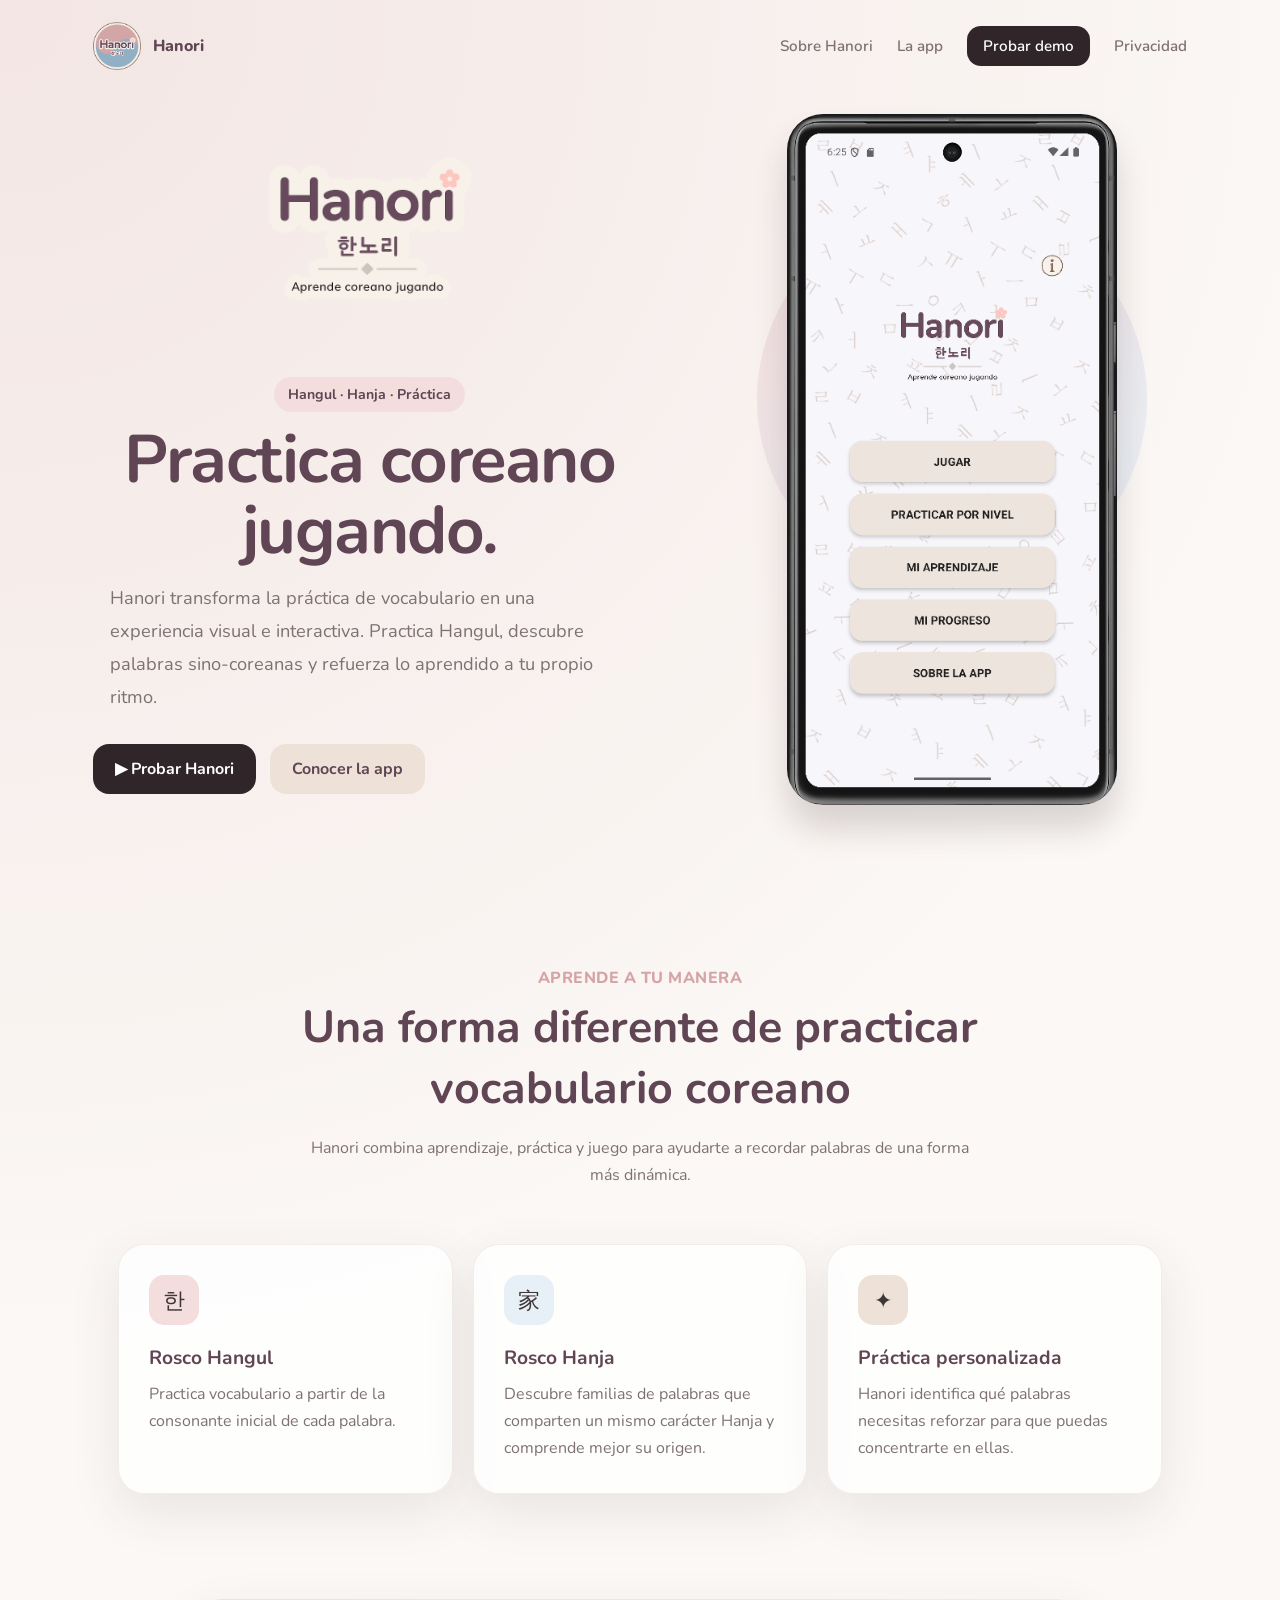
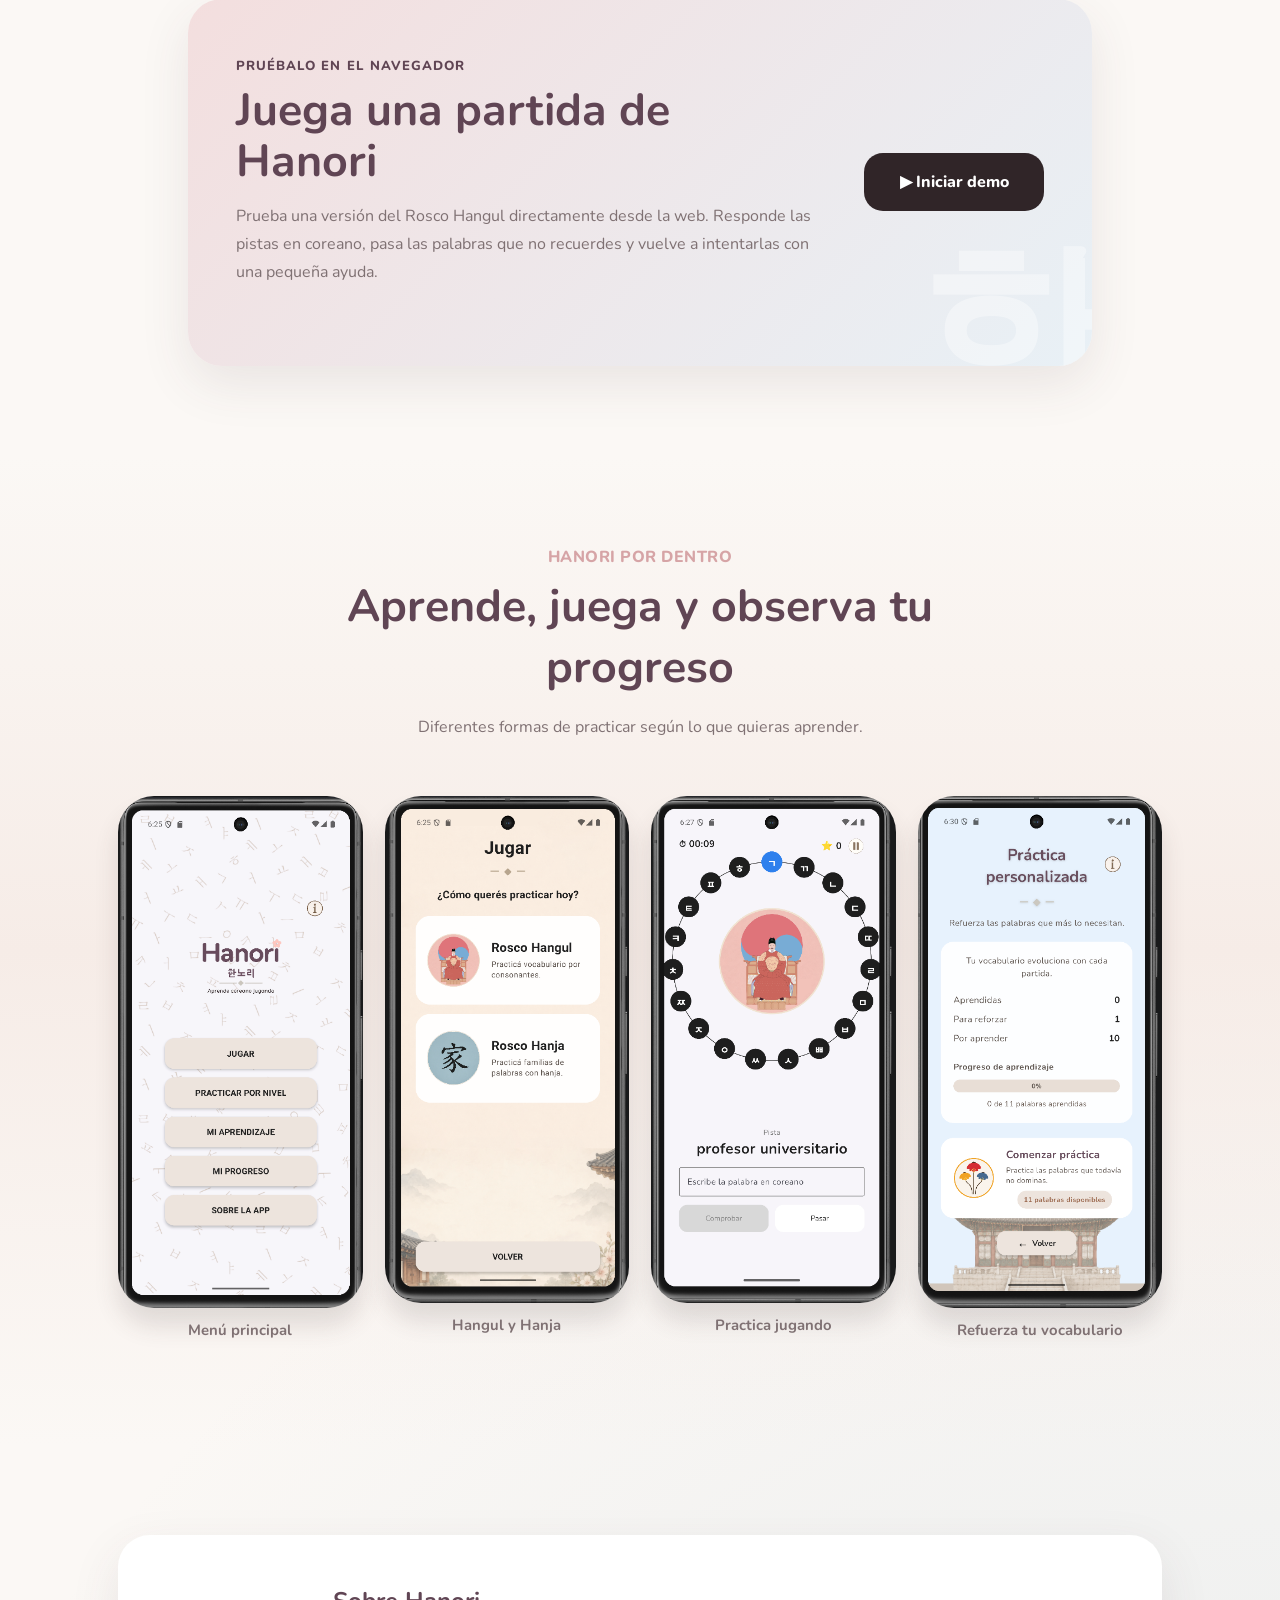
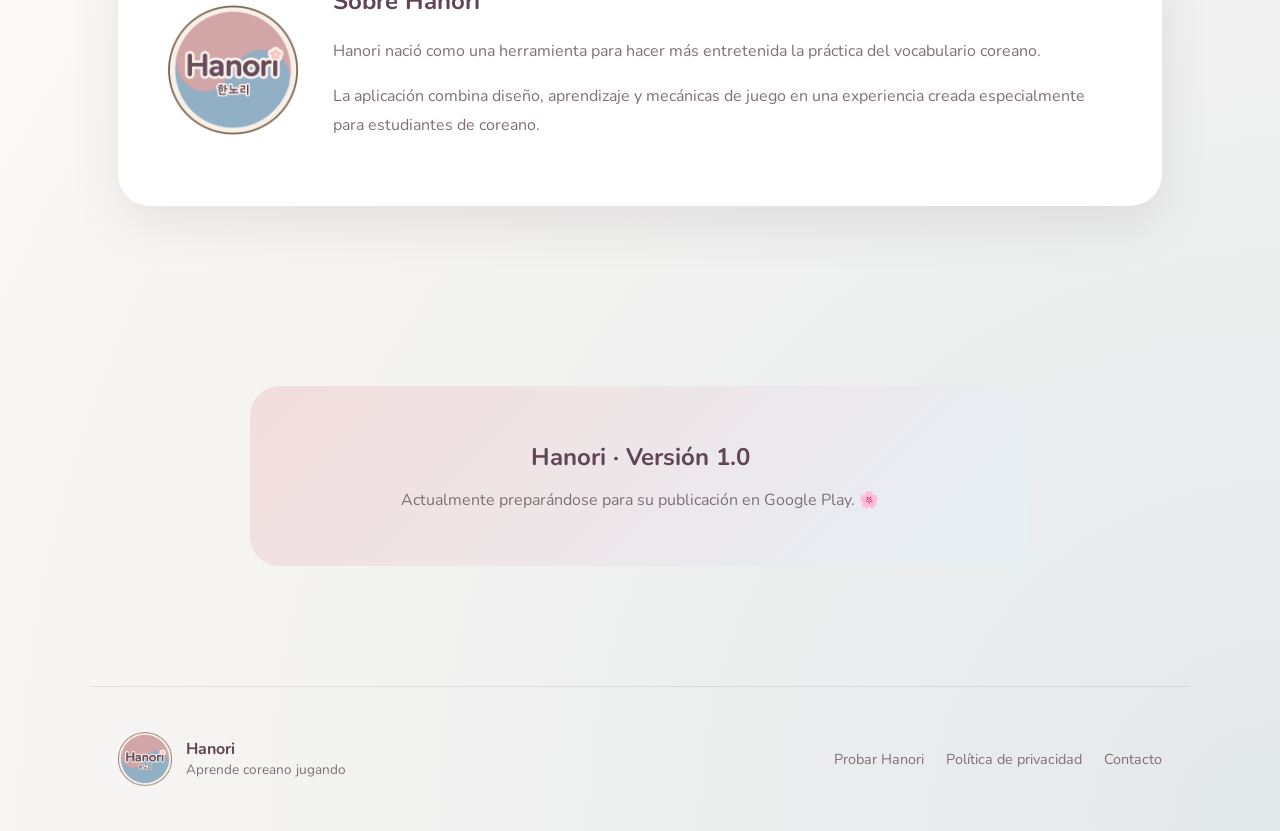
==== commit e0a17c75: "Update index.html" ====
--- a/index.html
+++ b/index.html
@@ -1563,4 +1563,322 @@
   id="sobre"
 >
 
- 
+  <div class="section-heading">
+
+    <span>
+      APRENDE A TU MANERA
+    </span>
+
+    <h2>
+      Una forma diferente de practicar
+      vocabulario coreano
+    </h2>
+
+    <p>
+      Hanori combina aprendizaje,
+      práctica y juego para ayudarte
+      a recordar palabras de una forma
+      más dinámica.
+    </p>
+
+  </div>
+
+
+  <div class="features">
+
+    <article class="feature">
+
+      <div class="feature-icon">
+        한
+      </div>
+
+      <h3>
+        Rosco Hangul
+      </h3>
+
+      <p>
+        Practica vocabulario a partir
+        de la consonante inicial de
+        cada palabra.
+      </p>
+
+    </article>
+
+
+    <article class="feature">
+
+      <div class="feature-icon">
+        家
+      </div>
+
+      <h3>
+        Rosco Hanja
+      </h3>
+
+      <p>
+        Descubre familias de palabras
+        que comparten un mismo carácter
+        Hanja y comprende mejor su origen.
+      </p>
+
+    </article>
+
+
+    <article class="feature">
+
+      <div class="feature-icon">
+        ✦
+      </div>
+
+      <h3>
+        Práctica personalizada
+      </h3>
+
+      <p>
+        Hanori identifica qué palabras
+        necesitas reforzar para que puedas
+        concentrarte en ellas.
+      </p>
+
+    </article>
+
+  </div>
+
+</section>
+
+
+
+<section class="demo-section">
+
+  <div class="demo-card">
+
+    <div class="demo-content">
+
+      <span class="demo-label">
+        PRUÉBALO EN EL NAVEGADOR
+      </span>
+
+      <h2>
+        Juega una partida de Hanori
+      </h2>
+
+      <p>
+        Prueba una versión del Rosco Hangul
+        directamente desde la web.
+        Responde las pistas en coreano,
+        pasa las palabras que no recuerdes
+        y vuelve a intentarlas con una
+        pequeña ayuda.
+      </p>
+
+    </div>
+
+
+    <a
+      href="demo.html"
+      class="demo-play"
+    >
+      ▶ Iniciar demo
+    </a>
+
+  </div>
+
+</section>
+
+
+
+<div class="gallery-background">
+
+  <section
+    class="section"
+    id="capturas"
+  >
+
+    <div class="section-heading">
+
+      <span>
+        HANORI POR DENTRO
+      </span>
+
+      <h2>
+        Aprende, juega y observa
+        tu progreso
+      </h2>
+
+      <p>
+        Diferentes formas de practicar
+        según lo que quieras aprender.
+      </p>
+
+    </div>
+
+
+    <div class="screenshots">
+
+      <div class="screenshot">
+
+        <img
+          src="assets/home.png"
+          alt="Menú principal de Hanori"
+        >
+
+        <p>
+          Menú principal
+        </p>
+
+      </div>
+
+
+      <div class="screenshot">
+
+        <img
+          src="assets/play.png"
+          alt="Modos de juego de Hanori"
+        >
+
+        <p>
+          Hangul y Hanja
+        </p>
+
+      </div>
+
+
+      <div class="screenshot">
+
+        <img
+          src="assets/rosco.png"
+          alt="Rosco de vocabulario coreano"
+        >
+
+        <p>
+          Practica jugando
+        </p>
+
+      </div>
+
+
+      <div class="screenshot">
+
+        <img
+          src="assets/practice.png"
+          alt="Práctica personalizada"
+        >
+
+        <p>
+          Refuerza tu vocabulario
+        </p>
+
+      </div>
+
+    </div>
+
+  </section>
+
+</div>
+
+
+
+<section class="section">
+
+  <div class="about">
+
+    <img
+      src="assets/hanori_logoapp.png"
+      alt="Icono de Hanori"
+    >
+
+
+    <div>
+
+      <h2>
+        Sobre Hanori
+      </h2>
+
+      <p>
+        Hanori nació como una herramienta
+        para hacer más entretenida la práctica
+        del vocabulario coreano.
+      </p>
+
+      <p>
+        La aplicación combina diseño,
+        aprendizaje y mecánicas de juego
+        en una experiencia creada
+        especialmente para estudiantes
+        de coreano.
+      </p>
+
+    </div>
+
+  </div>
+
+</section>
+
+
+
+<section class="section">
+
+  <div class="status">
+
+    <h2>
+      Hanori · Versión 1.0
+    </h2>
+
+    <p>
+      Actualmente preparándose para
+      su publicación en Google Play.
+      🌸
+    </p>
+
+  </div>
+
+</section>
+
+
+
+<footer>
+
+  <div class="footer-left">
+
+    <img
+      src="assets/hanori_logoapp.png"
+      alt="Hanori"
+    >
+
+    <div>
+
+      <strong>
+        Hanori
+      </strong>
+
+      <span>
+        Aprende coreano jugando
+      </span>
+
+    </div>
+
+  </div>
+
+
+  <div class="footer-links">
+
+    <a href="demo.html">
+      Probar Hanori
+    </a>
+
+    <a href="privacy.html">
+      Política de privacidad
+    </a>
+
+    <a href="mailto:hanori@outlook.com.ar">
+      Contacto
+    </a>
+
+  </div>
+
+</footer>
+
+
+</body>
+
+</html>
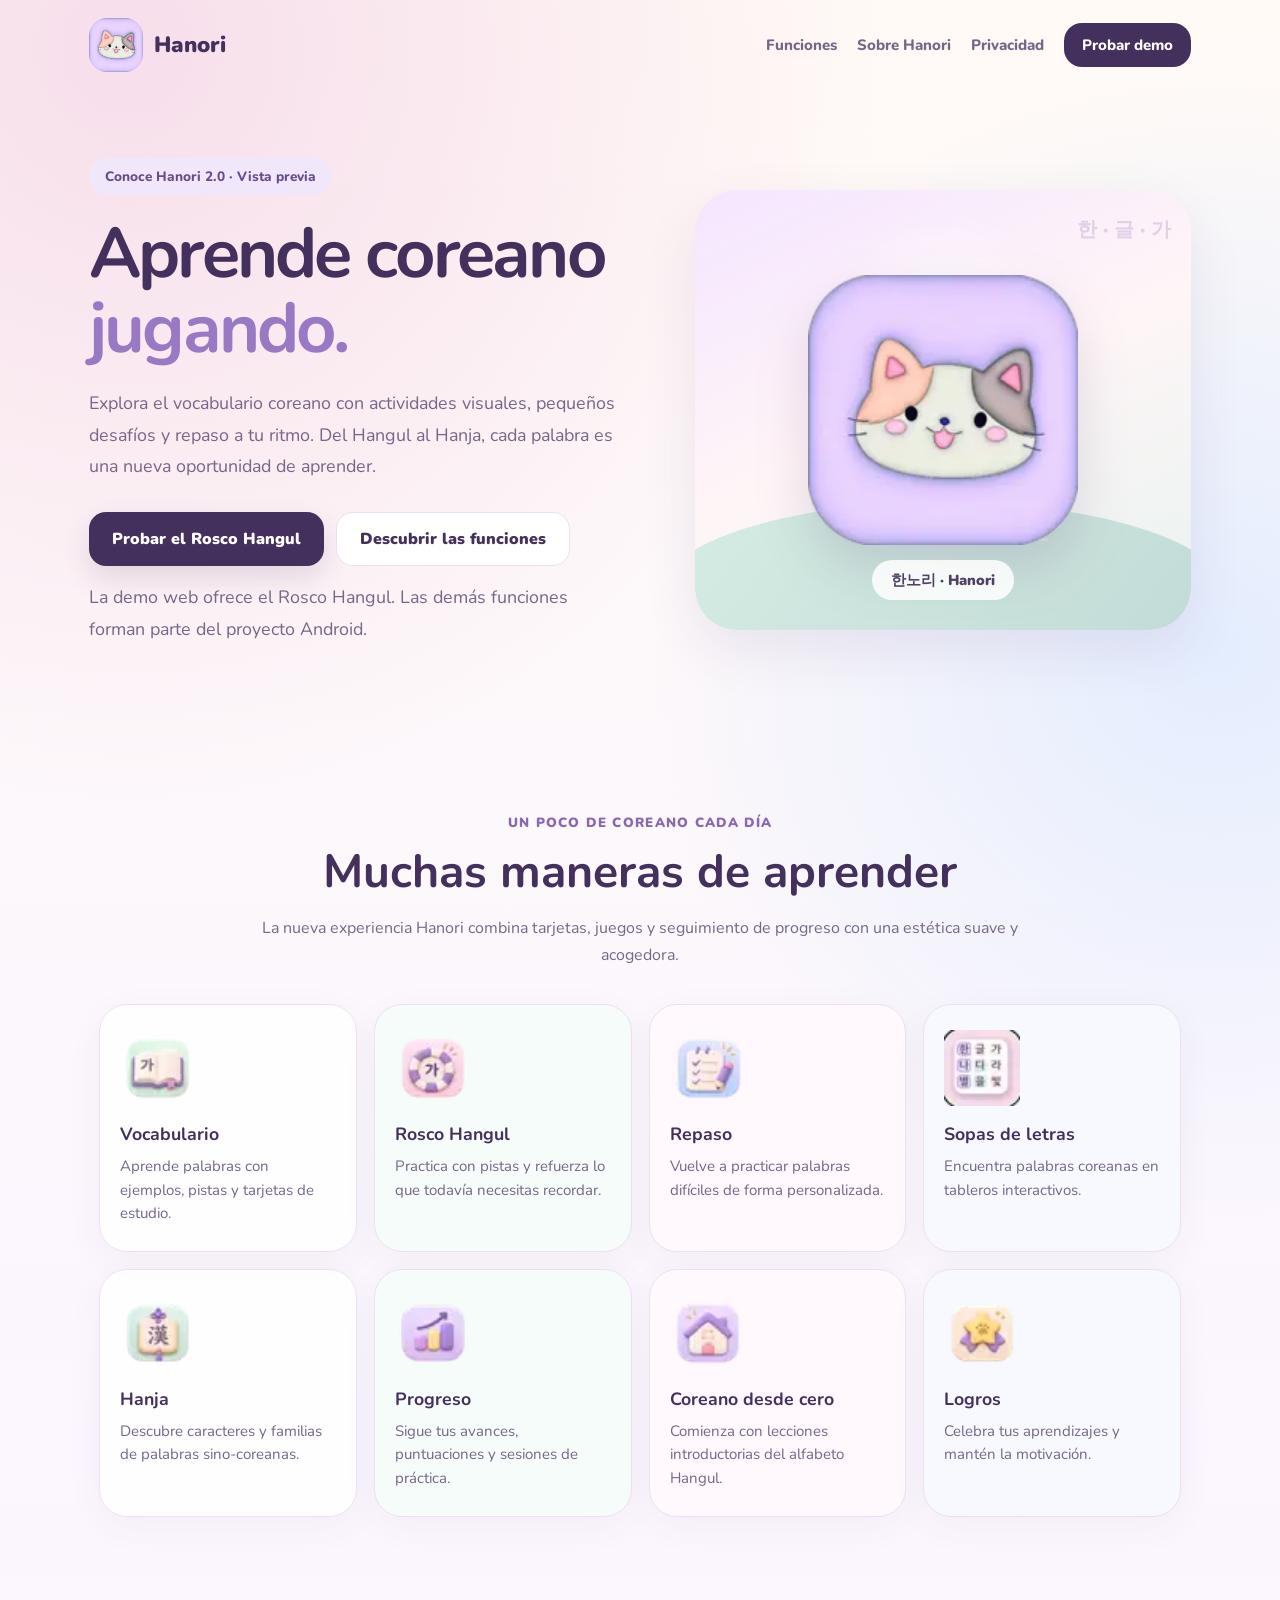
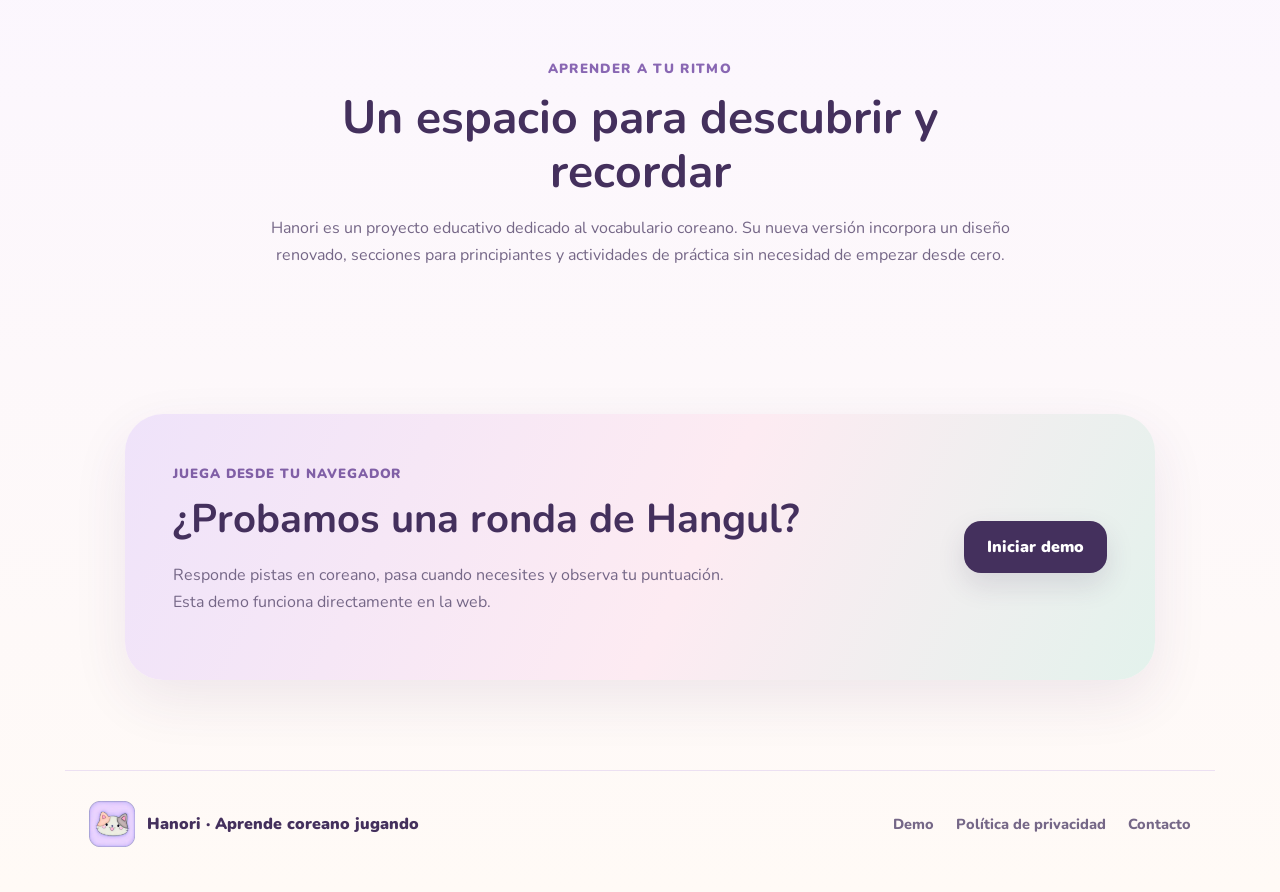
==== commit 08e0343c: "Rediseñar web Hanori con identidad visual 2.0, mascota original, iconos y demo" ====
--- a/index.html
+++ b/index.html
@@ -1,1884 +1,52 @@
 <!DOCTYPE html>
-<html lang="es">
-
-<head>
-
-  <!-- Google tag (gtag.js) -->
+<html lang="es"><head>
+<!-- Google tag (gtag.js) -->
   <script async src="https://www.googletagmanager.com/gtag/js?id=G-G9PJM4JK36"></script>
-  <script>
-    window.dataLayer = window.dataLayer || [];
-    function gtag(){dataLayer.push(arguments);}
-    gtag('js', new Date());
-
-    gtag('config', 'G-G9PJM4JK36');
-  </script>
-
-  <meta charset="UTF-8">
-
-  <meta
-    name="viewport"
-    content="width=device-width, initial-scale=1.0"
-  >
-
-  <title>Hanori | Aprende coreano jugando</title>
-
-  <meta
-    name="description"
-    content="Hanori es una aplicación para aprender y practicar vocabulario coreano jugando."
-  >
-
-  <link
-    rel="preconnect"
-    href="https://fonts.googleapis.com"
-  >
-
-  <link
-    rel="preconnect"
-    href="https://fonts.gstatic.com"
-    crossorigin
-  >
-
-  <link
-    href="https://fonts.googleapis.com/css2?family=Nunito:wght@400;500;600;700;800&display=swap"
-    rel="stylesheet"
-  >
-
-
-  <style>
-
-    :root {
-      --cream: #fbf4ed;
-      --cream-dark: #eee2d8;
-      --pink: #d6a4a6;
-      --pink-soft: #f3dddd;
-      --blue: #9ebacb;
-      --blue-soft: #e7f0f6;
-      --brown: #604554;
-      --brown-dark: #302528;
-      --text: #3f3638;
-      --muted: #7f7173;
-      --white: #ffffff;
-
-      --shadow:
-        0 18px 50px
-        rgba(80, 60, 65, 0.10);
-    }
-
-
-    * {
-      box-sizing: border-box;
-    }
-
-
-    html {
-      scroll-behavior: smooth;
-    }
-
-
-    body {
-      margin: 0;
-
-      font-family:
-        "Nunito",
-        sans-serif;
-
-      color: var(--text);
-
-      background:
-        radial-gradient(
-          circle at top left,
-          rgba(214,164,166,.22),
-          transparent 32%
-        ),
-        radial-gradient(
-          circle at bottom right,
-          rgba(158,186,203,.25),
-          transparent 35%
-        ),
-        #fbf8f5;
-
-      overflow-x: hidden;
-    }
-
-
-    img {
-      max-width: 100%;
-      height: auto;
-    }
-
-
-    a {
-      color: inherit;
-    }
-
-
-
-    /* =====================
-       NAV
-    ===================== */
-
-    nav {
-      width: 100%;
-      max-width: 1150px;
-
-      margin: auto;
-
-      padding: 22px 28px;
-
-      display: flex;
-
-      justify-content: space-between;
-      align-items: center;
-
-      gap: 20px;
-    }
-
-
-    .nav-logo {
-      display: flex;
-
-      align-items: center;
-
-      gap: 12px;
-
-      text-decoration: none;
-
-      font-weight: 800;
-
-      color: var(--brown);
-
-      flex-shrink: 0;
-    }
-
-
-    .nav-logo img {
-      width: 48px;
-      height: 48px;
-
-      object-fit: cover;
-
-      border-radius: 14px;
-    }
-
-
-    .nav-links {
-      display: flex;
-
-      align-items: center;
-
-      justify-content: flex-end;
-
-      gap: 24px;
-
-      flex-wrap: wrap;
-    }
-
-
-    .nav-links a {
-      text-decoration: none;
-
-      color: var(--muted);
-
-      font-size: .95rem;
-
-      font-weight: 600;
-
-      white-space: nowrap;
-    }
-
-
-    .nav-links a:hover {
-      color: var(--brown);
-    }
-
-
-    .nav-demo {
-      padding: 10px 16px;
-
-      background: var(--brown-dark);
-
-      color: white !important;
-
-      border-radius: 14px;
-    }
-
-
-
-    /* =====================
-       HERO
-    ===================== */
-
-    .hero {
-      width: 100%;
-      max-width: 1150px;
-
-      margin: 0 auto;
-
-      padding:
-        22px
-        28px
-        72px;
-
-      display: grid;
-
-      grid-template-columns:
-        minmax(0, 1fr)
-        minmax(280px, .85fr);
-
-      gap: 70px;
-
-      align-items: center;
-    }
-
-
-    .hero-text {
-      width: 100%;
-      max-width: 570px;
-
-      min-width: 0;
-    }
-
-
-    .main-logo {
-      width: 250px;
-      max-width: 78%;
-
-      display: block;
-
-      margin:
-        0
-        auto
-        2px;
-    }
-
-
-    .eyebrow {
-      width: fit-content;
-
-      max-width: 100%;
-
-      padding:
-        8px
-        14px;
-
-      margin:
-        0
-        auto
-        13px;
-
-      background: var(--pink-soft);
-
-      color: var(--brown);
-
-      border-radius: 100px;
-
-      font-size: .88rem;
-
-      font-weight: 700;
-
-      text-align: center;
-
-      white-space: nowrap;
-    }
-
-
-    .hero h1 {
-      margin:
-        0
-        0
-        16px;
-
-      color: var(--brown);
-
-      font-size:
-        clamp(
-          2.6rem,
-          5.5vw,
-          4.2rem
-        );
-
-      line-height: 1.05;
-
-      letter-spacing: -1.5px;
-
-      text-align: center;
-    }
-
-
-    .hero-description {
-      width: 100%;
-      max-width: 520px;
-
-      margin:
-        0
-        auto
-        30px;
-
-      color: var(--muted);
-
-      font-size: 1.14rem;
-
-      line-height: 1.8;
-    }
-
-
-    .hero-buttons {
-      display: flex;
-
-      gap: 14px;
-
-      flex-wrap: wrap;
-    }
-
-
-    .button {
-      display: inline-flex;
-
-      align-items: center;
-      justify-content: center;
-
-      padding:
-        14px
-        22px;
-
-      border-radius: 16px;
-
-      text-decoration: none;
-
-      font-weight: 700;
-
-      text-align: center;
-    }
-
-
-    .button-primary {
-      background: var(--brown-dark);
-
-      color: white;
-    }
-
-
-    .button-secondary {
-      background: var(--cream-dark);
-
-      color: var(--brown);
-    }
-
-
-
-    /* =====================
-       TELÉFONO HERO
-    ===================== */
-
-    .hero-phone {
-      position: relative;
-
-      width: 100%;
-
-      min-width: 0;
-
-      display: flex;
-
-      justify-content: center;
-      align-items: center;
-    }
-
-
-    .hero-phone::before {
-      content: "";
-
-      position: absolute;
-
-      top: 90px;
-
-      width:
-        min(
-          390px,
-          90vw
-        );
-
-      aspect-ratio: 1 / 1;
-
-      border-radius: 50%;
-
-      background:
-        linear-gradient(
-          135deg,
-          var(--pink-soft),
-          var(--blue-soft)
-        );
-
-      z-index: -1;
-    }
-
-
-    .hero-phone img {
-      display: block;
-
-      width:
-        min(
-          330px,
-          85vw
-        );
-
-      border-radius: 36px;
-
-      box-shadow:
-        0 24px 32px
-        rgba(65,50,55,.18);
-    }
-
-
-
-    /* =====================
-       SECCIONES
-    ===================== */
-
-    section {
-      scroll-margin-top: 40px;
-    }
-
-
-    .section {
-      width: 100%;
-      max-width: 1100px;
-
-      margin: auto;
-
-      padding:
-        90px
-        28px;
-    }
-
-
-    .section-heading {
-      max-width: 680px;
-
-      margin:
-        0
-        auto
-        55px;
-
-      text-align: center;
-    }
-
-
-    .section-heading span {
-      color: var(--pink);
-
-      font-weight: 800;
-
-      letter-spacing: .5px;
-    }
-
-
-    .section-heading h2 {
-      margin:
-        8px
-        0
-        16px;
-
-      color: var(--brown);
-
-      font-size:
-        clamp(
-          2rem,
-          4vw,
-          2.8rem
-        );
-    }
-
-
-    .section-heading p {
-      margin: 0;
-
-      color: var(--muted);
-
-      line-height: 1.7;
-    }
-
-
-
-    /* =====================
-       FEATURES
-    ===================== */
-
-    .features {
-      display: grid;
-
-      grid-template-columns:
-        repeat(
-          3,
-          minmax(0,1fr)
-        );
-
-      gap: 20px;
-    }
-
-
-    .feature {
-      padding: 30px;
-
-      background:
-        rgba(
-          255,
-          255,
-          255,
-          .78
-        );
-
-      border:
-        1px solid
-        rgba(
-          210,
-          185,
-          180,
-          .25
-        );
-
-      border-radius: 26px;
-
-      box-shadow: var(--shadow);
-    }
-
-
-    .feature-icon {
-      width: 50px;
-      height: 50px;
-
-      margin-bottom: 20px;
-
-      display: flex;
-
-      align-items: center;
-      justify-content: center;
-
-      background: var(--pink-soft);
-
-      border-radius: 15px;
-
-      font-size: 1.4rem;
-    }
-
-
-    .feature:nth-child(2) .feature-icon {
-      background: var(--blue-soft);
-    }
-
-
-    .feature:nth-child(3) .feature-icon {
-      background: var(--cream-dark);
-    }
-
-
-    .feature h3 {
-      margin:
-        0
-        0
-        10px;
-
-      color: var(--brown);
-
-      font-size: 1.2rem;
-    }
-
-
-    .feature p {
-      margin: 0;
-
-      color: var(--muted);
-
-      line-height: 1.7;
-    }
-
-
-
-    /* =====================
-       DEMO
-    ===================== */
-
-    .demo-section {
-      width: 100%;
-      max-width: 960px;
-
-      margin: auto;
-
-      padding:
-        15px
-        28px
-        90px;
-    }
-
-
-    .demo-card {
-      position: relative;
-
-      overflow: hidden;
-
-      padding:
-        55px
-        48px;
-
-      display: grid;
-
-      grid-template-columns:
-        minmax(0,1fr)
-        auto;
-
-      gap: 45px;
-
-      align-items: center;
-
-      background:
-        linear-gradient(
-          135deg,
-          rgba(243,221,221,.95),
-          rgba(231,240,246,.95)
-        );
-
-      border-radius: 34px;
-
-      box-shadow: var(--shadow);
-    }
-
-
-    .demo-card::after {
-      content: "한";
-
-      position: absolute;
-
-      right: -18px;
-      bottom: -65px;
-
-      color:
-        rgba(
-          255,
-          255,
-          255,
-          .38
-        );
-
-      font-size: 12rem;
-
-      font-weight: 800;
-
-      line-height: 1;
-
-      pointer-events: none;
-    }
-
-
-    .demo-content {
-      position: relative;
-
-      z-index: 1;
-
-      min-width: 0;
-    }
-
-
-    .demo-label {
-      display: inline-block;
-
-      margin-bottom: 10px;
-
-      color: var(--brown);
-
-      font-size: .82rem;
-
-      font-weight: 800;
-
-      letter-spacing: .08em;
-    }
-
-
-    .demo-card h2 {
-      margin:
-        0
-        0
-        14px;
-
-      color: var(--brown);
-
-      font-size:
-        clamp(
-          2rem,
-          4vw,
-          2.8rem
-        );
-
-      line-height: 1.15;
-    }
-
-
-    .demo-card p {
-      margin:
-        0
-        0
-        25px;
-
-      color: var(--muted);
-
-      line-height: 1.75;
-    }
-
-
-    .demo-play {
-      position: relative;
-
-      z-index: 2;
-
-      display: inline-flex;
-
-      align-items: center;
-      justify-content: center;
-
-      min-width: 180px;
-      min-height: 58px;
-
-      padding:
-        15px
-        24px;
-
-      background: var(--brown-dark);
-
-      color: white;
-
-      text-decoration: none;
-
-      font-weight: 800;
-
-      border-radius: 19px;
-    }
-
-
-
-    /* =====================
-       CAPTURAS
-    ===================== */
-
-    .gallery-background {
-      background:
-        linear-gradient(
-          180deg,
-          transparent,
-          rgba(244,231,225,.7),
-          transparent
-        );
-    }
-
-
-    .screenshots {
-      display: grid;
-
-      grid-template-columns:
-        repeat(
-          4,
-          minmax(0,1fr)
-        );
-
-      gap: 22px;
-
-      align-items: start;
-    }
-
-
-    .screenshot {
-      min-width: 0;
-
-      text-align: center;
-    }
-
-
-    .screenshot img {
-      display: block;
-
-      width: 100%;
-      max-width: 245px;
-
-      margin: auto;
-
-      border-radius: 36px;
-
-      box-shadow:
-        0 18px 24px
-        rgba(70,55,60,.14);
-    }
-
-
-    .screenshot p {
-      margin-top: 12px;
-
-      color: var(--muted);
-
-      font-size: .93rem;
-
-      font-weight: 700;
-    }
-
-
-
-    /* =====================
-       ABOUT
-    ===================== */
-
-    .about {
-      padding: 50px;
-
-      display: grid;
-
-      grid-template-columns:
-        130px
-        minmax(0,1fr);
-
-      gap: 35px;
-
-      align-items: center;
-
-      background: white;
-
-      border-radius: 32px;
-
-      box-shadow: var(--shadow);
-    }
-
-
-    .about img {
-      width: 130px;
-
-      border-radius: 30px;
-    }
-
-
-    .about h2 {
-      margin-top: 0;
-
-      color: var(--brown);
-    }
-
-
-    .about p {
-      color: var(--muted);
-
-      line-height: 1.8;
-    }
-
-
-
-    /* =====================
-       STATUS
-    ===================== */
-
-    .status {
-      max-width: 780px;
-
-      margin: auto;
-
-      padding:
-        55px
-        35px;
-
-      text-align: center;
-
-      background:
-        linear-gradient(
-          135deg,
-          var(--pink-soft),
-          var(--blue-soft)
-        );
-
-      border-radius: 30px;
-    }
-
-
-    .status h2 {
-      margin:
-        0
-        0
-        12px;
-
-      color: var(--brown);
-    }
-
-
-    .status p {
-      margin-bottom: 0;
-
-      color: var(--muted);
-    }
-
-
-
-    /* =====================
-       FOOTER
-    ===================== */
-
-    footer {
-      width: 100%;
-      max-width: 1100px;
-
-      margin:
-        30px
-        auto
-        0;
-
-      padding:
-        45px
-        28px;
-
-      display: flex;
-
-      justify-content: space-between;
-      align-items: center;
-
-      gap: 25px;
-
-      border-top:
-        1px solid
-        rgba(100,70,80,.12);
-    }
-
-
-    .footer-left {
-      display: flex;
-
-      align-items: center;
-
-      gap: 14px;
-    }
-
-
-    .footer-left img {
-      width: 54px;
-      height: 54px;
-
-      border-radius: 16px;
-    }
-
-
-    .footer-left strong {
-      color: var(--brown);
-    }
-
-
-    .footer-left span {
-      display: block;
-
-      color: var(--muted);
-
-      font-size: .85rem;
-    }
-
-
-    .footer-links {
-      display: flex;
-
-      gap: 22px;
-
-      flex-wrap: wrap;
-
-      justify-content: flex-end;
-
-      font-size: .9rem;
-    }
-
-
-    .footer-links a {
-      color: var(--muted);
-
-      text-decoration: none;
-    }
-
-
-
-    /* =====================
-       TABLET
-    ===================== */
-
-    @media (max-width: 850px) {
-
-      .hero {
-        display: block;
-
-        max-width: 620px;
-
-        padding-top: 20px;
-      }
-
-
-      .hero-text {
-        max-width: 100%;
-
-        margin: auto;
-      }
-
-
-      .hero-buttons {
-        justify-content: center;
-      }
-
-
-      .hero-phone {
-        margin-top: 50px;
-      }
-
-
-      .features {
-        grid-template-columns: 1fr;
-      }
-
-
-      .demo-card {
-        grid-template-columns: 1fr;
-
-        text-align: center;
-      }
-
-
-      .demo-play {
-        margin: auto;
-      }
-
-
-      .screenshots {
-        grid-template-columns:
-          repeat(
-            2,
-            minmax(0,1fr)
-          );
-      }
-
-
-      .about {
-        grid-template-columns: 1fr;
-
-        text-align: center;
-      }
-
-
-      .about img {
-        margin: auto;
-      }
-
-    }
-
-
-
-    /* =====================
-       CELULAR
-    ===================== */
-
-    @media (max-width: 600px) {
-
-      nav {
-        padding:
-          14px
-          16px
-          12px;
-
-        display: block;
-      }
-
-
-      .nav-logo {
-        width: fit-content;
-
-        margin:
-          0
-          auto
-          12px;
-      }
-
-
-      .nav-logo img {
-        width: 52px;
-        height: 52px;
-
-        border-radius: 16px;
-      }
-
-
-      .nav-logo span {
-        display: none;
-      }
-
-
-      .nav-links {
-        width: 100%;
-
-        display: grid;
-
-        grid-template-columns:
-          1fr
-          1fr;
-
-        gap: 8px;
-      }
-
-
-      .nav-links a {
-        min-width: 0;
-
-        padding:
-          10px
-          6px;
-
-        display: flex;
-
-        align-items: center;
-        justify-content: center;
-
-        background:
-          rgba(
-            255,
-            255,
-            255,
-            .52
-          );
-
-        border-radius: 13px;
-
-        font-size: .86rem;
-
-        text-align: center;
-
-        white-space: normal;
-      }
-
-
-      .nav-demo {
-        background: var(--brown-dark) !important;
-
-        color: white !important;
-      }
-
-
-      .hero {
-        display: block;
-
-        width: 100%;
-        max-width: none;
-
-        margin: 0;
-
-        padding:
-          30px
-          20px
-          60px;
-      }
-
-
-      .hero-text {
-        width: 100%;
-        max-width: 100%;
-
-        margin: 0;
-      }
-
-
-      .main-logo {
-        width: 220px;
-        max-width: 78%;
-
-        margin:
-          0
-          auto
-          0;
-      }
-
-
-      .eyebrow {
-        max-width: calc(100vw - 40px);
-
-        margin:
-          0
-          auto
-          16px;
-
-        padding:
-          8px
-          16px;
-
-        font-size: .85rem;
-
-        white-space: normal;
-      }
-
-
-      .hero h1 {
-        width: 100%;
-
-        margin:
-          0
-          auto
-          18px;
-
-        font-size:
-          clamp(
-            2.45rem,
-            12vw,
-            3.35rem
-          );
-
-        line-height: 1.08;
-
-        letter-spacing: -1px;
-
-        text-align: center;
-      }
-
-
-      .hero-description {
-        width: 100%;
-        max-width: 500px;
-
-        margin:
-          0
-          auto
-          28px;
-
-        font-size: 1.04rem;
-
-        line-height: 1.75;
-
-        text-align: left;
-      }
-
-
-      .hero-buttons {
-        width: 100%;
-
-        justify-content: center;
-
-        gap: 12px;
-      }
-
-
-      .button {
-        min-height: 52px;
-
-        padding:
-          13px
-          18px;
-      }
-
-
-      .hero-phone {
-        width: 100%;
-
-        margin:
-          50px
-          auto
-          0;
-      }
-
-
-      .hero-phone img {
-        width:
-          min(
-            300px,
-            82vw
-          );
-
-        border-radius: 32px;
-      }
-
-
-      .hero-phone::before {
-        width:
-          min(
-            320px,
-            90vw
-          );
-
-        top: 50px;
-      }
-
-
-      .section {
-        padding:
-          70px
-          18px;
-      }
-
-
-      .feature {
-        padding:
-          26px
-          24px;
-      }
-
-
-      .demo-section {
-        padding:
-          0
-          18px
-          70px;
-      }
-
-
-      .demo-card {
-        padding:
-          38px
-          24px;
-
-        border-radius: 28px;
-      }
-
-
-      .demo-play {
-        width: 100%;
-      }
-
-
-      .screenshots {
-        gap: 12px;
-      }
-
-
-      .screenshot img {
-        border-radius: 28px;
-      }
-
-
-      .about {
-        padding:
-          32px
-          24px;
-      }
-
-
-      .status {
-        padding:
-          40px
-          24px;
-      }
-
-
-      footer {
-        padding:
-          35px
-          18px;
-
-        flex-direction: column;
-
-        text-align: center;
-      }
-
-
-      .footer-links {
-        justify-content: center;
-      }
-
-    }
-
-
-
-    /* =====================
-       CELULAR PEQUEÑO
-    ===================== */
-
-    @media (max-width: 380px) {
-
-      nav {
-        padding-left: 12px;
-        padding-right: 12px;
-      }
-
-
-      .nav-links a {
-        font-size: .78rem;
-
-        padding:
-          9px
-          5px;
-      }
-
-
-      .hero {
-        padding-left: 16px;
-        padding-right: 16px;
-      }
-
-
-      .main-logo {
-        width: 200px;
-      }
-
-
-      .hero h1 {
-        font-size: 2.35rem;
-      }
-
-
-      .hero-buttons {
-        flex-direction: column;
-      }
-
-
-      .button {
-        width: 100%;
-      }
-
-
-      .screenshots {
-        grid-template-columns: 1fr;
-
-        gap: 28px;
-      }
-
-
-      .screenshot img {
-        width:
-          min(
-            260px,
-            88vw
-          );
-      }
-
-
-      .footer-links {
-        flex-direction: column;
-
-        gap: 10px;
-      }
-
-    }
-
-  </style>
-
-</head>
-
-
-<body>
-
-
-<nav>
-
-  <a
-    href="#"
-    class="nav-logo"
-  >
-    <img
-      src="assets/hanori_logoapp.png"
-      alt="Hanori"
-    >
-
-    <span>Hanori</span>
-  </a>
-
-
-  <div class="nav-links">
-
-    <a href="#sobre">
-      Sobre Hanori
-    </a>
-
-    <a href="#capturas">
-      La app
-    </a>
-
-    <a
-      href="demo.html"
-      class="nav-demo"
-    >
-      Probar demo
-    </a>
-
-    <a href="privacy.html">
-      Privacidad
-    </a>
-
-  </div>
-
+<meta charset="UTF-8"><meta name="viewport" content="width=device-width, initial-scale=1">
+<title>Hanori | Aprende coreano jugando</title>
+<meta name="description" content="Hanori 2.0: aprende vocabulario coreano con rosco Hangul, Hanja, repaso y sopas de letras. Prueba el rosco en la web.">
+<meta name="theme-color" content="#fffaf6">
+<link rel="icon" href="assets/v2-cat.webp" type="image/webp">
+<link rel="preconnect" href="https://fonts.googleapis.com"><link rel="preconnect" href="https://fonts.gstatic.com" crossorigin>
+<link href="https://fonts.googleapis.com/css2?family=Nunito:wght@400;600;700;800;900&display=swap" rel="stylesheet">
+<link rel="stylesheet" href="hanori2.css"></head>
+<body class="hanori-2 landing">
+<nav class="site-nav" aria-label="Navegación principal">
+<a href="index.html" class="site-brand"><img src="assets/v2-cat.webp" alt="">Hanori</a>
+<div class="site-links"><a href="#funciones">Funciones</a><a href="#sobre">Sobre Hanori</a><a href="privacy.html">Privacidad</a><a href="demo.html" class="nav-cta">Probar demo</a></div>
 </nav>
-
-
-
-<header class="hero">
-
-  <div class="hero-text">
-
-    <img
-      src="assets/hanori_logo.png"
-      alt="Hanori"
-      class="main-logo"
-    >
-
-    <div class="eyebrow">
-      Hangul · Hanja · Práctica
-    </div>
-
-
-    <h1>
-      Practica coreano jugando.
-    </h1>
-
-
-    <p class="hero-description">
-      Hanori transforma la práctica de vocabulario
-      en una experiencia visual e interactiva.
-      Practica Hangul, descubre palabras
-      sino-coreanas y refuerza lo aprendido
-      a tu propio ritmo.
-    </p>
-
-
-    <div class="hero-buttons">
-
-      <a
-        href="demo.html"
-        class="button button-primary"
-      >
-        ▶ Probar Hanori
-      </a>
-
-      <a
-        href="#capturas"
-        class="button button-secondary"
-      >
-        Conocer la app
-      </a>
-
-    </div>
-
-  </div>
-
-
-  <div class="hero-phone">
-
-    <img
-      src="assets/home.png"
-      alt="Pantalla principal de Hanori"
-    >
-
-  </div>
-
+<main>
+<header class="landing-hero">
+<div class="hero-copy"><span class="kicker">Conoce Hanori 2.0 · Vista previa</span>
+<h1>Aprende coreano <em>jugando.</em></h1>
+<p>Explora el vocabulario coreano con actividades visuales, pequeños desafíos y repaso a tu ritmo. Del Hangul al Hanja, cada palabra es una nueva oportunidad de aprender.</p>
+<div class="hero-actions"><a href="demo.html" class="h2-btn primary">Probar el Rosco Hangul</a><a href="#funciones" class="h2-btn secondary">Descubrir las funciones</a></div>
+<p class="preview-note">La demo web ofrece el Rosco Hangul. Las demás funciones forman parte del proyecto Android.</p>
+</div>
+<div class="hero-art" aria-label="Mascota original de Hanori sobre un fondo pastel inspirado en la aplicación">
+<img src="assets/v2-cat.webp" alt="Gatito tricolor, mascota original de Hanori">
+<span class="art-label">한노리 · Hanori</span>
+</div>
 </header>
-
-
-
-<section
-  class="section"
-  id="sobre"
->
-
-  <div class="section-heading">
-
-    <span>
-      APRENDE A TU MANERA
-    </span>
-
-    <h2>
-      Una forma diferente de practicar
-      vocabulario coreano
-    </h2>
-
-    <p>
-      Hanori combina aprendizaje,
-      práctica y juego para ayudarte
-      a recordar palabras de una forma
-      más dinámica.
-    </p>
-
-  </div>
-
-
-  <div class="features">
-
-    <article class="feature">
-
-      <div class="feature-icon">
-        한
-      </div>
-
-      <h3>
-        Rosco Hangul
-      </h3>
-
-      <p>
-        Practica vocabulario a partir
-        de la consonante inicial de
-        cada palabra.
-      </p>
-
-    </article>
-
-
-    <article class="feature">
-
-      <div class="feature-icon">
-        家
-      </div>
-
-      <h3>
-        Rosco Hanja
-      </h3>
-
-      <p>
-        Descubre familias de palabras
-        que comparten un mismo carácter
-        Hanja y comprende mejor su origen.
-      </p>
-
-    </article>
-
-
-    <article class="feature">
-
-      <div class="feature-icon">
-        ✦
-      </div>
-
-      <h3>
-        Práctica personalizada
-      </h3>
-
-      <p>
-        Hanori identifica qué palabras
-        necesitas reforzar para que puedas
-        concentrarte en ellas.
-      </p>
-
-    </article>
-
-  </div>
-
+<section class="section-v2" id="funciones">
+<div class="section-title"><small>UN POCO DE COREANO CADA DÍA</small>
+<h2>Muchas maneras de aprender</h2>
+<p>La nueva experiencia Hanori combina tarjetas, juegos y seguimiento de progreso con una estética suave y acogedora.</p></div>
+<div class="features-v2"><article class="feature-v2"><span class="v2-icon v2-vocab" aria-hidden="true"></span><h3>Vocabulario</h3><p>Aprende palabras con ejemplos, pistas y tarjetas de estudio.</p></article>
+<article class="feature-v2"><span class="v2-icon v2-rosco" aria-hidden="true"></span><h3>Rosco Hangul</h3><p>Practica con pistas y refuerza lo que todavía necesitas recordar.</p></article>
+<article class="feature-v2"><span class="v2-icon v2-review" aria-hidden="true"></span><h3>Repaso</h3><p>Vuelve a practicar palabras difíciles de forma personalizada.</p></article>
+<article class="feature-v2"><span class="v2-icon v2-wordsearch" aria-hidden="true"></span><h3>Sopas de letras</h3><p>Encuentra palabras coreanas en tableros interactivos.</p></article>
+<article class="feature-v2"><span class="v2-icon v2-hanja" aria-hidden="true"></span><h3>Hanja</h3><p>Descubre caracteres y familias de palabras sino-coreanas.</p></article>
+<article class="feature-v2"><span class="v2-icon v2-progress" aria-hidden="true"></span><h3>Progreso</h3><p>Sigue tus avances, puntuaciones y sesiones de práctica.</p></article>
+<article class="feature-v2"><span class="v2-icon v2-home" aria-hidden="true"></span><h3>Coreano desde cero</h3><p>Comienza con lecciones introductorias del alfabeto Hangul.</p></article>
+<article class="feature-v2"><span class="v2-icon v2-achieve" aria-hidden="true"></span><h3>Logros</h3><p>Celebra tus aprendizajes y mantén la motivación.</p></article></div>
 </section>
-
-
-
-<section class="demo-section">
-
-  <div class="demo-card">
-
-    <div class="demo-content">
-
-      <span class="demo-label">
-        PRUÉBALO EN EL NAVEGADOR
-      </span>
-
-      <h2>
-        Juega una partida de Hanori
-      </h2>
-
-      <p>
-        Prueba una versión del Rosco Hangul
-        directamente desde la web.
-        Responde las pistas en coreano,
-        pasa las palabras que no recuerdes
-        y vuelve a intentarlas con una
-        pequeña ayuda.
-      </p>
-
-    </div>
-
-
-    <a
-      href="demo.html"
-      class="demo-play"
-    >
-      ▶ Iniciar demo
-    </a>
-
-  </div>
-
-</section>
-
-
-
-<div class="gallery-background">
-
-  <section
-    class="section"
-    id="capturas"
-  >
-
-    <div class="section-heading">
-
-      <span>
-        HANORI POR DENTRO
-      </span>
-
-      <h2>
-        Aprende, juega y observa
-        tu progreso
-      </h2>
-
-      <p>
-        Diferentes formas de practicar
-        según lo que quieras aprender.
-      </p>
-
-    </div>
-
-
-    <div class="screenshots">
-
-      <div class="screenshot">
-
-        <img
-          src="assets/home.png"
-          alt="Menú principal de Hanori"
-        >
-
-        <p>
-          Menú principal
-        </p>
-
-      </div>
-
-
-      <div class="screenshot">
-
-        <img
-          src="assets/play.png"
-          alt="Modos de juego de Hanori"
-        >
-
-        <p>
-          Hangul y Hanja
-        </p>
-
-      </div>
-
-
-      <div class="screenshot">
-
-        <img
-          src="assets/rosco.png"
-          alt="Rosco de vocabulario coreano"
-        >
-
-        <p>
-          Practica jugando
-        </p>
-
-      </div>
-
-
-      <div class="screenshot">
-
-        <img
-          src="assets/practice.png"
-          alt="Práctica personalizada"
-        >
-
-        <p>
-          Refuerza tu vocabulario
-        </p>
-
-      </div>
-
-    </div>
-
-  </section>
-
-</div>
-
-
-
-<section class="section">
-
-  <div class="about">
-
-    <img
-      src="assets/hanori_logoapp.png"
-      alt="Icono de Hanori"
-    >
-
-
-    <div>
-
-      <h2>
-        Sobre Hanori
-      </h2>
-
-      <p>
-        Hanori nació como una herramienta
-        para hacer más entretenida la práctica
-        del vocabulario coreano.
-      </p>
-
-      <p>
-        La aplicación combina diseño,
-        aprendizaje y mecánicas de juego
-        en una experiencia creada
-        especialmente para estudiantes
-        de coreano.
-      </p>
-
-    </div>
-
-  </div>
-
-</section>
-
-
-
-<section class="section">
-
-  <div class="status">
-
-    <h2>
-      Hanori · Versión 1.0
-    </h2>
-
-    <p>
-      Actualmente preparándose para
-      su publicación en Google Play.
-      🌸
-    </p>
-
-  </div>
-
-</section>
-
-
-
-<footer>
-
-  <div class="footer-left">
-
-    <img
-      src="assets/hanori_logoapp.png"
-      alt="Hanori"
-    >
-
-    <div>
-
-      <strong>
-        Hanori
-      </strong>
-
-      <span>
-        Aprende coreano jugando
-      </span>
-
-    </div>
-
-  </div>
-
-
-  <div class="footer-links">
-
-    <a href="demo.html">
-      Probar Hanori
-    </a>
-
-    <a href="privacy.html">
-      Política de privacidad
-    </a>
-
-    <a href="mailto:hanori@outlook.com.ar">
-      Contacto
-    </a>
-
-  </div>
-
-</footer>
-
-
-</body>
-
-</html>
+<section class="section-v2" id="sobre"><div class="section-title"><small>APRENDER A TU RITMO</small><h2>Un espacio para descubrir y recordar</h2>
+<p>Hanori es un proyecto educativo dedicado al vocabulario coreano. Su nueva versión incorpora un diseño renovado, secciones para principiantes y actividades de práctica sin necesidad de empezar desde cero.</p></div></section>
+<section class="demo-panel" aria-label="Demo del juego"><div><small>JUEGA DESDE TU NAVEGADOR</small><h2>¿Probamos una ronda de Hangul?</h2>
+<p>Responde pistas en coreano, pasa cuando necesites y observa tu puntuación. Esta demo funciona directamente en la web.</p></div>
+<a href="demo.html" class="h2-btn primary">Iniciar demo</a></section>
+</main>
+<footer class="site-footer"><div class="foot-brand"><img src="assets/v2-cat.webp" alt="">Hanori · Aprende coreano jugando</div>
+<div class="footer-links"><a href="demo.html">Demo</a><a href="privacy.html">Política de privacidad</a><a href="mailto:hanori@outlook.com.ar">Contacto</a></div>
+</footer></body></html>
--- a/hanori2.css
+++ b/hanori2.css
@@ -0,0 +1,85 @@
+/* Hanori 2.0 | Identidad de la aplicación: paleta y recursos originales */
+:root {
+  --h2-ink:#44305d; --h2-muted:#756787; --h2-lilac:#ad93cf;
+  --h2-lavender:#e9d8f7; --h2-cream:#fffaf6; --h2-mint:#d6eee6;
+  --h2-pink:#f6dbe9; --h2-blue:#ddeaff; --h2-line:#ece0f2;
+  --background:#fffaf6; --cream:#fffaf6; --cream-dark:#efe4f7;
+  --pink:#ad93cf; --pink-soft:#f6dbe9; --blue-soft:#ddeaff;
+  --brown:#44305d; --brown-dark:#44305d; --text:#44305d;
+  --muted:#756787; --pending:#806b9b; --current:#8967b3;
+  --correct:#419873; --wrong:#c96379; --passed:#d8a841;
+  --rosco-line:#d6c6e4;
+  --shadow:0 20px 55px rgba(75,48,100,.09);
+}
+*{box-sizing:border-box}
+body.hanori-2{margin:0;color:var(--h2-ink);font-family:"Nunito",system-ui,sans-serif;background:
+  radial-gradient(circle at 10% 2%,rgba(246,219,233,.9),transparent 28%),
+  radial-gradient(circle at 95% 26%,rgba(221,234,255,.8),transparent 26%),
+  linear-gradient(180deg,#fffaf6,#fbf6ff 58%,#fffaf6)}
+a{color:inherit}
+a:focus-visible,button:focus-visible,input:focus-visible{outline:3px solid #8967b3;outline-offset:3px}
+.site-nav{max-width:1150px;margin:auto;padding:18px 24px;display:flex;align-items:center;justify-content:space-between;gap:20px;flex-wrap:wrap}
+.site-brand{display:inline-flex;align-items:center;gap:11px;font-size:1.38rem;font-weight:900;text-decoration:none;color:var(--h2-ink)}
+.site-brand img{width:54px;height:54px;object-fit:contain;border-radius:18px}
+.site-links{display:flex;gap:20px;align-items:center;flex-wrap:wrap}
+.site-links a{font-size:.94rem;font-weight:800;text-decoration:none;color:var(--h2-muted)}
+.site-links .nav-cta{border-radius:18px;background:var(--h2-ink);color:#fff;padding:12px 18px}
+.site-links a:hover,.footer-links a:hover{color:#775ba0}
+.landing-hero{max-width:1150px;margin:20px auto 0;padding:48px 24px 78px;display:grid;grid-template-columns:1fr .9fr;align-items:center;gap:54px}
+.hero-copy{max-width:570px}
+.kicker{display:inline-block;padding:9px 16px;border-radius:999px;background:#f1e7fa;color:#694d89;font-weight:800;font-size:.85rem}
+.hero-copy h1{font-size:clamp(2.8rem,5.5vw,4.75rem);line-height:1.06;letter-spacing:-.04em;margin:22px 0;color:var(--h2-ink)}
+.hero-copy h1 em{font-style:normal;color:#9a79c4}
+.hero-copy p{font-size:1.12rem;line-height:1.75;color:var(--h2-muted);max-width:530px}
+.hero-actions{display:flex;gap:12px;flex-wrap:wrap;margin-top:30px}
+.h2-btn{display:inline-flex;justify-content:center;align-items:center;text-align:center;text-decoration:none;font-weight:900;border-radius:17px;padding:15px 23px;min-height:52px}
+.h2-btn.primary{color:white;background:var(--h2-ink);box-shadow:0 12px 28px #44305d22}
+.h2-btn.secondary{color:var(--h2-ink);background:#fff;border:1px solid var(--h2-line)}
+.hero-art{position:relative;min-height:440px;border-radius:42px;display:flex;justify-content:center;align-items:center;overflow:hidden;
+ background:radial-gradient(circle at 50% 33%,#ffffffbb,transparent 32%),linear-gradient(155deg,#f5e6ff 2%,#fff5f7 48%,#e7f3ef 100%);box-shadow:var(--shadow)}
+.hero-art:before{content:"";position:absolute;bottom:-65px;left:-8%;width:116%;height:44%;border-radius:50% 50% 0 0;background:linear-gradient(130deg,#d5ede4,#c1d9d5)}
+.hero-art:after{content:"한 · 글 · 가";position:absolute;top:26px;right:20px;opacity:.22;font-weight:900;font-size:1.25rem;color:#7d62a3}
+.hero-art img{position:relative;z-index:2;width:min(55%,270px);filter:drop-shadow(0 24px 26px rgba(87,61,104,.16))}
+.hero-art .art-label{position:absolute;z-index:3;bottom:30px;color:#514064;background:#ffffffd9;padding:10px 19px;border-radius:999px;font-size:.91rem;font-weight:900}
+.section-v2{max-width:1130px;margin:0 auto;padding:70px 24px}
+.section-title{text-align:center;max-width:780px;margin:0 auto 36px}
+.section-title small{font-weight:900;letter-spacing:.1em;color:#8967b3}
+.section-title h2{font-size:clamp(2rem,4vw,2.9rem);line-height:1.17;margin:12px 0;color:var(--h2-ink)}
+.section-title p{color:var(--h2-muted);line-height:1.65}
+.features-v2{display:grid;grid-template-columns:repeat(4,minmax(0,1fr));gap:17px}
+.feature-v2{background:#ffffffd9;border:1px solid var(--h2-line);padding:25px 20px;border-radius:28px;box-shadow:0 10px 36px #44305d0c;min-width:0}
+.feature-v2:nth-child(4n + 2){background:#f6fcf9}
+.feature-v2:nth-child(4n + 3){background:#fff8fc}
+.feature-v2:nth-child(4n){background:#f7f9ff}
+.feature-v2 h3{font-size:1.11rem;margin:16px 0 9px;color:var(--h2-ink)}
+.feature-v2 p{font-size:.94rem;color:var(--h2-muted);line-height:1.57;margin:0}
+.v2-icon{display:block;width:76px;height:76px;background-image:url("assets/v2-icons.webp");background-size:400% 200%;background-repeat:no-repeat}
+.v2-home{background-position:0% 0%}.v2-vocab{background-position:33.333% 0%}.v2-rosco{background-position:66.667% 0%}.v2-review{background-position:100% 0%}
+.v2-hanja{background-position:0% 100%}.v2-progress{background-position:33.333% 100%}.v2-achieve{background-position:66.667% 100%}.v2-wordsearch{background-position:100% 100%}
+.demo-panel{max-width:1030px;margin:40px auto 90px;padding:48px;border-radius:38px;background:linear-gradient(115deg,#efe3fa,#fdebf2 55%,#e3f2ec);display:flex;justify-content:space-between;align-items:center;gap:30px;box-shadow:var(--shadow)}
+.demo-panel h2{font-size:clamp(1.8rem,3.5vw,2.5rem);margin:8px 0;color:var(--h2-ink)}
+.demo-panel p{color:var(--h2-muted);line-height:1.7;max-width:570px}
+.demo-panel small{color:#805fa6;font-weight:900;letter-spacing:.07em}
+.site-footer{padding:30px 24px 45px;border-top:1px solid var(--h2-line);display:flex;justify-content:space-between;align-items:center;flex-wrap:wrap;gap:18px;max-width:1150px;margin:auto}
+.site-footer .foot-brand{display:flex;align-items:center;gap:12px;font-weight:900}
+.site-footer img{width:46px;height:46px;object-fit:contain}
+.footer-links{display:flex;gap:22px;flex-wrap:wrap}
+.footer-links a{font-size:.91rem;font-weight:800;text-decoration:none;color:var(--h2-muted)}
+.preview-note{font-size:.85rem;color:#756787;margin-top:16px}
+body.hanori-2:not(.landing) .topbar{max-width:1100px;padding-top:20px}
+body.hanori-2:not(.landing) .brand{color:var(--h2-ink)}
+body.hanori-2:not(.landing) .brand img{border-radius:15px}
+body.hanori-2:not(.landing) .back{background:#eee2f7;color:var(--h2-ink)}
+body.hanori-2:not(.landing) .privacy-card{background:#ffffffed;border-color:var(--h2-line)}
+body.hanori-2:not(.landing) .header h1,body.hanori-2:not(.landing) h2{color:var(--h2-ink)}
+body.hanori-2:not(.landing) .notice{background:linear-gradient(110deg,#f6dbe9,#e9d8f7)}
+body.hanori-2:not(.landing) .contact{background:#f6effb}
+body.hanori-2:not(.landing) .question-card,body.hanori-2:not(.landing) .modal-card{background:#fffefe;border-color:var(--h2-line)}
+body.hanori-2:not(.landing) .rosco-ring{stroke:var(--rosco-line)}
+body.hanori-2:not(.landing) .answer-input{border-color:#dac7e9;background:white;color:var(--h2-ink)}
+body.hanori-2:not(.landing) .check-button,body.hanori-2:not(.landing) .modal-primary{background:var(--h2-ink);color:#fff}
+body.hanori-2:not(.landing) .pass-button,body.hanori-2:not(.landing) .modal-secondary{background:#eee2f7;color:var(--h2-ink)}
+body.hanori-2:not(.landing) .initial-label{color:#8669a8}
+@media(max-width:900px){.landing-hero{grid-template-columns:1fr;gap:25px;padding-top:22px}.hero-copy{max-width:none}.hero-art{min-height:380px}.features-v2{grid-template-columns:repeat(2,minmax(0,1fr))}}
+@media(max-width:580px){.site-nav{padding:14px 16px}.site-links{gap:11px}.site-links a{font-size:.84rem}.site-links .nav-cta{padding:9px 12px}.site-brand{font-size:1.1rem}.site-brand img{width:46px;height:46px}.landing-hero{padding:28px 18px 45px;gap:24px}.hero-art{min-height:310px;border-radius:30px}.section-v2{padding:48px 17px}.features-v2{gap:12px}.feature-v2{padding:17px 14px;border-radius:22px}.feature-v2 h3{font-size:1rem}.v2-icon{width:64px;height:64px}.demo-panel{margin:25px 16px 60px;padding:27px;display:block}.demo-panel .h2-btn{margin-top:12px}.site-footer{padding:25px 18px 35px}}
+@media(prefers-reduced-motion:reduce){*,*:before,*:after{scroll-behavior:auto!important;transition:none!important}}
